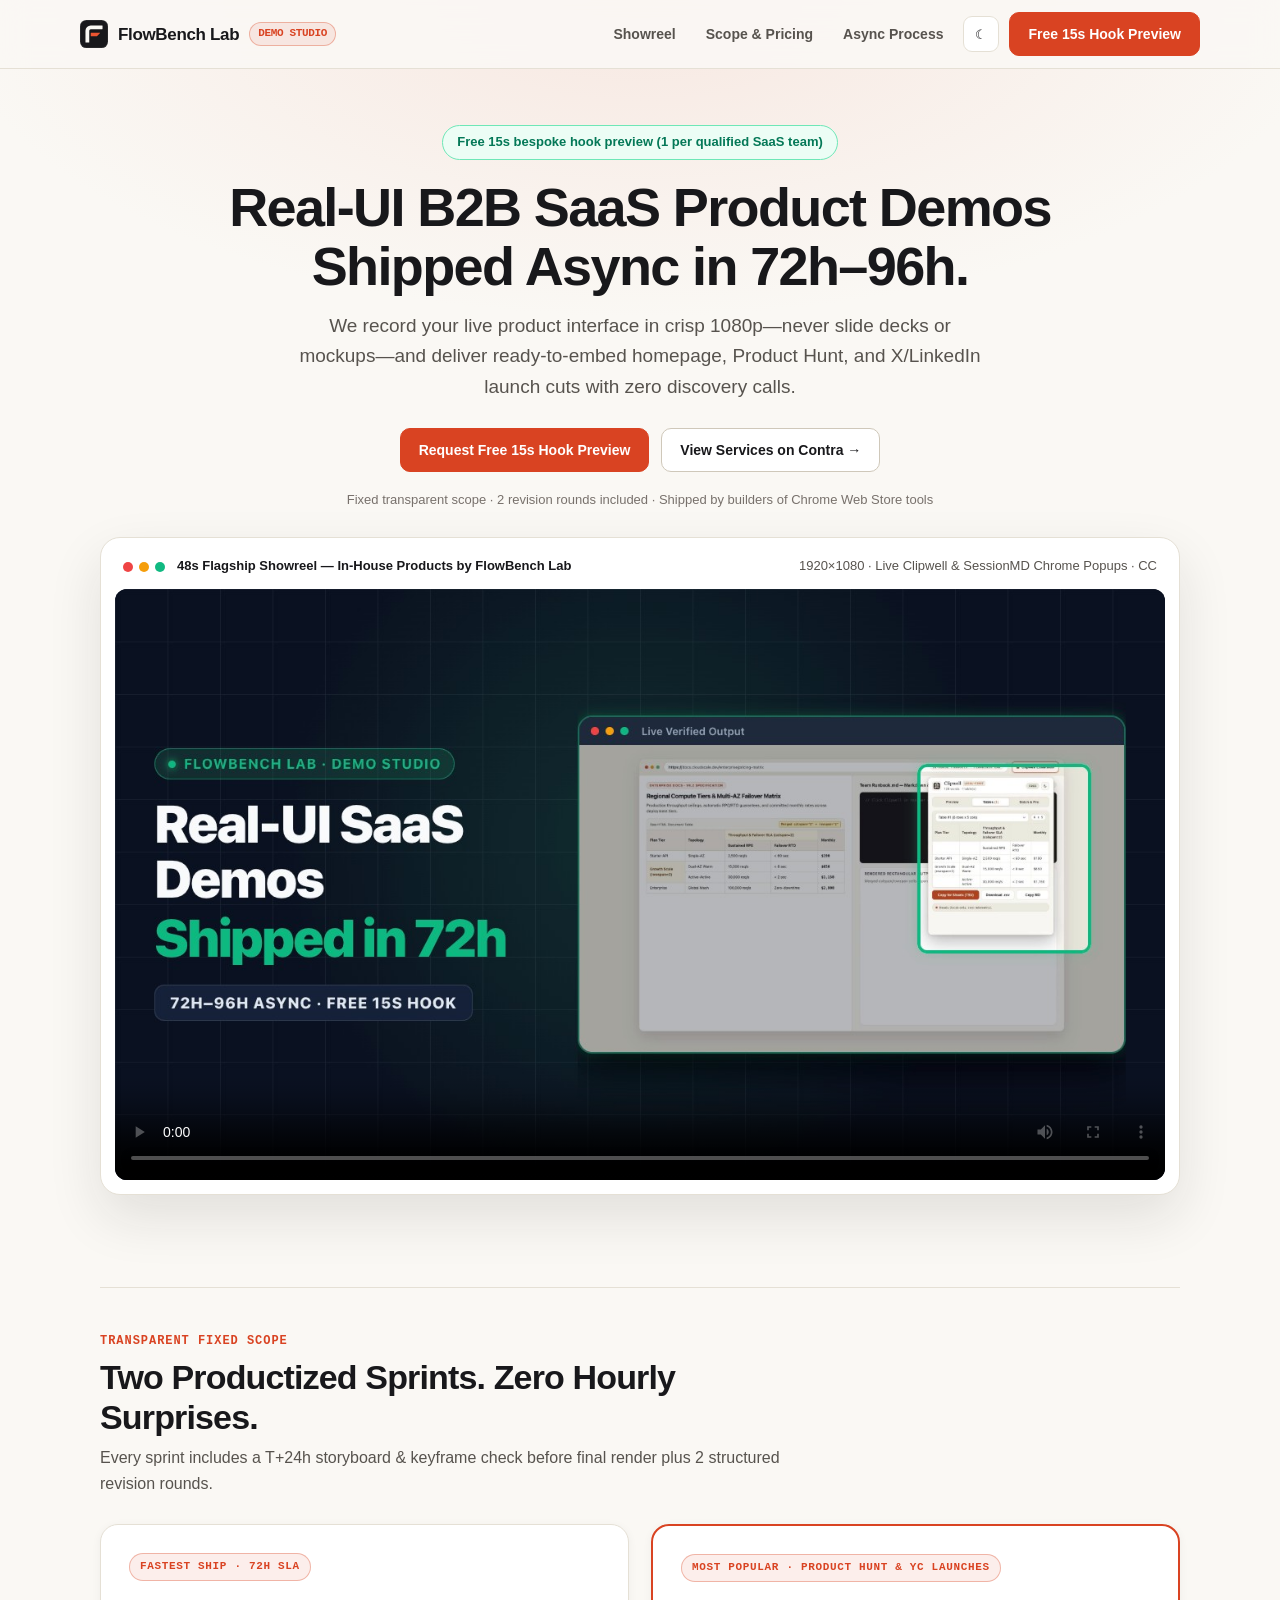
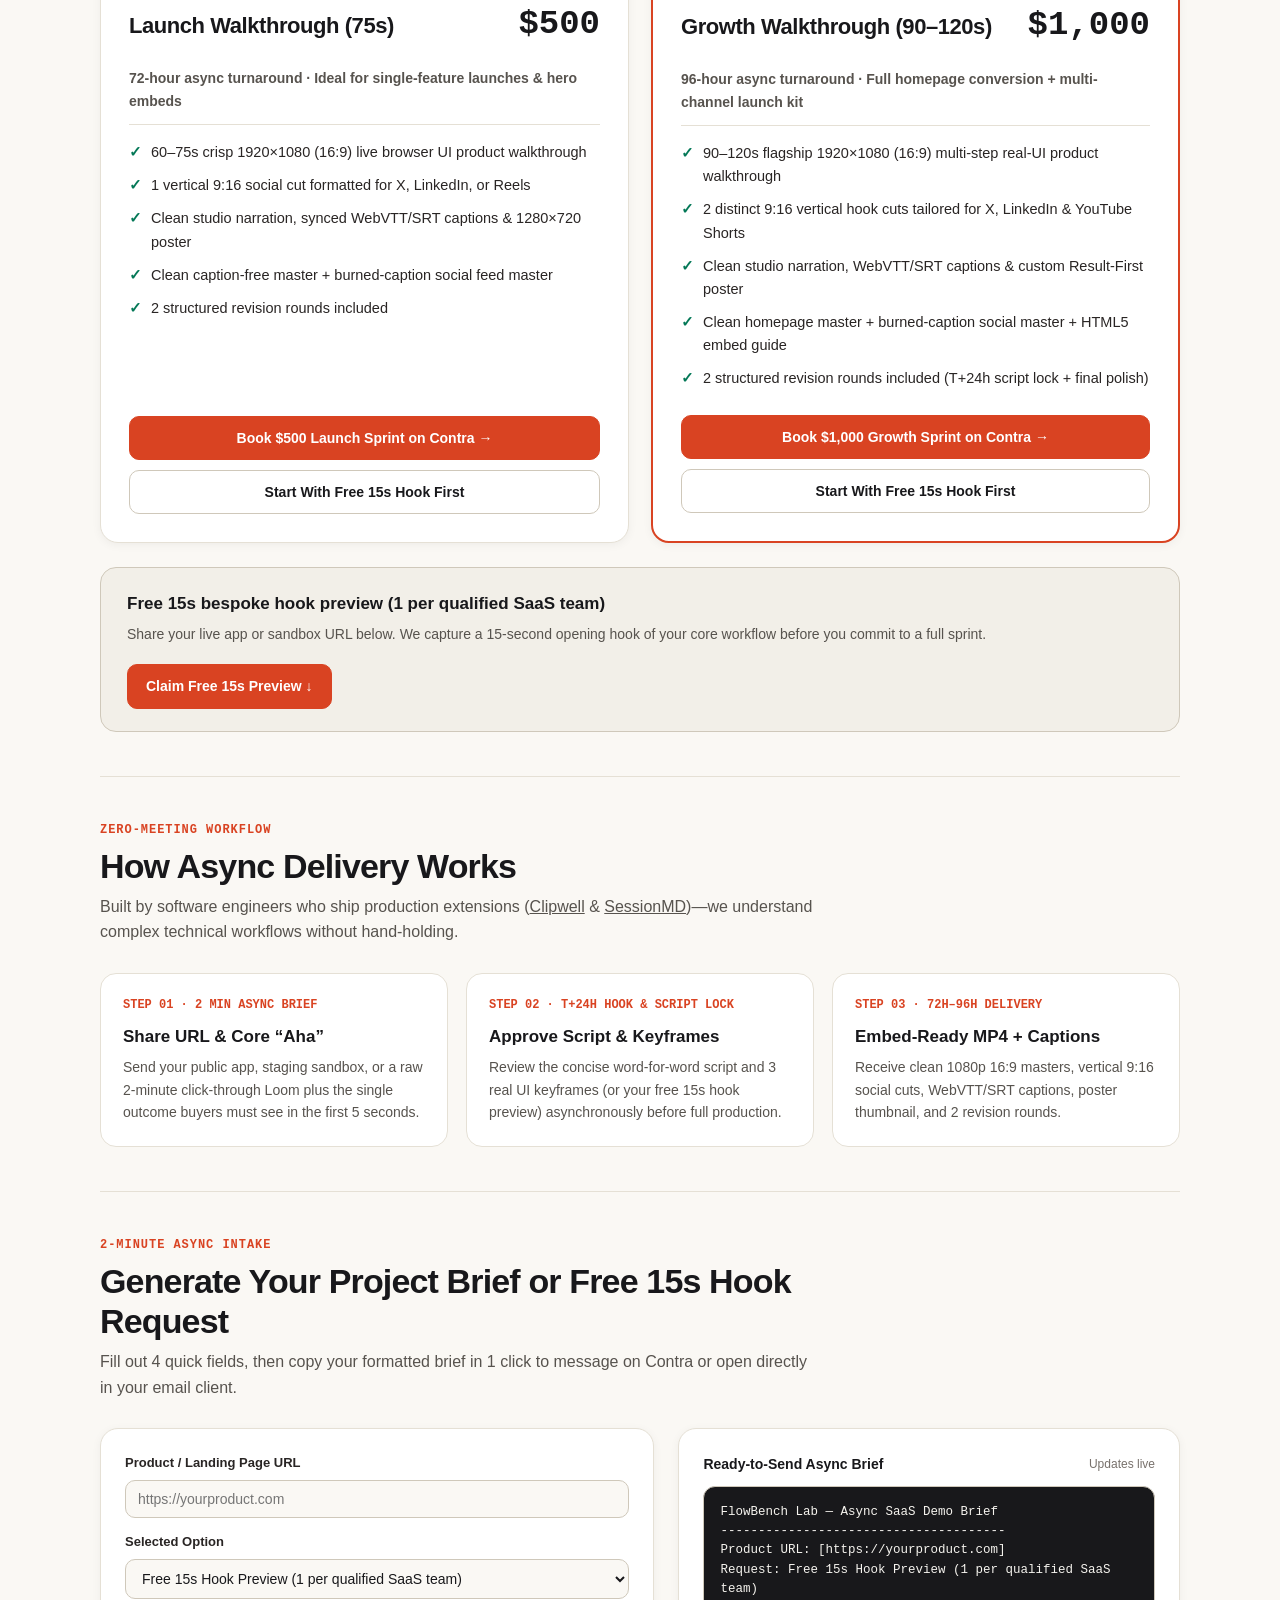
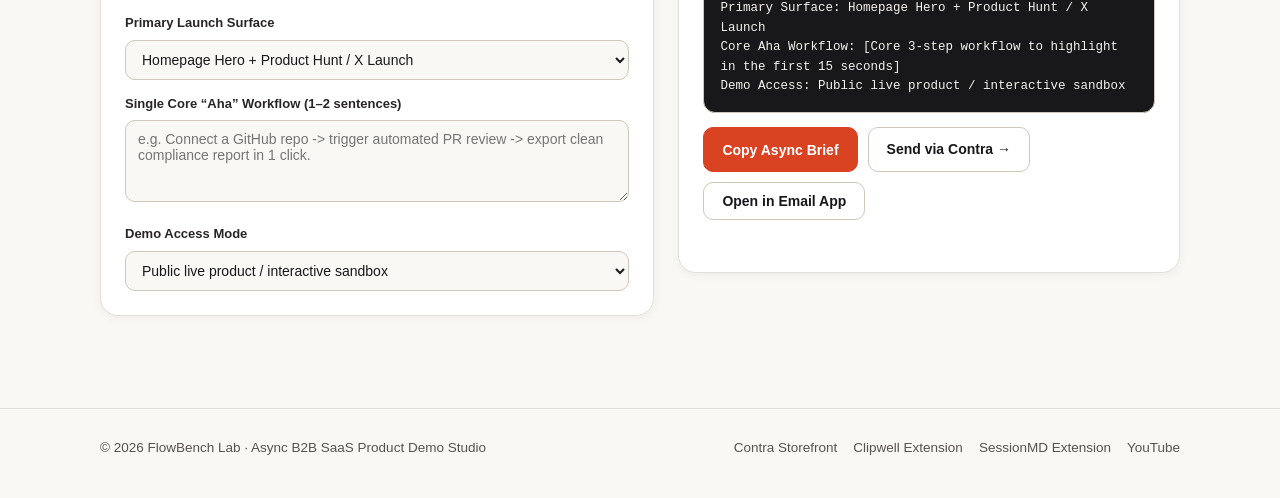
==== index.html @ 63f7d6e0 "[site] feat: publish FlowBench Lab async B2B SaaS demo studio site" ====
<!doctype html>
<html lang="en">
<head>
  <meta charset="utf-8" />
  <meta name="viewport" content="width=device-width, initial-scale=1" />
  <meta name="theme-color" content="#FAF8F4" />
  <title>FlowBench Lab — Async B2B SaaS Product Demo Studio (72h–96h)</title>
  <meta name="description" content="Crisp 1080p real-UI B2B SaaS product walkthroughs delivered asynchronously in 72h–96h with zero discovery calls. Request a free 15s bespoke hook preview." />
  <link rel="canonical" href="https://lhphong09t2.github.io/flowbench/" />
  <link rel="icon" href="./favicon.svg" type="image/svg+xml" />

  <meta property="og:type" content="website" />
  <meta property="og:site_name" content="FlowBench Lab" />
  <meta property="og:title" content="FlowBench Lab — Async B2B SaaS Product Demo Studio" />
  <meta property="og:description" content="Turn static SaaS landing pages into high-converting 1080p real-UI product walkthroughs in 72h–96h. Free 15s bespoke hook preview (1 per qualified SaaS team)." />
  <meta property="og:url" content="https://lhphong09t2.github.io/flowbench/" />
  <meta property="og:image" content="https://lhphong09t2.github.io/flowbench/poster-1280x720.jpg" />
  <meta property="og:image:width" content="1280" />
  <meta property="og:image:height" content="720" />

  <meta name="twitter:card" content="summary_large_image" />
  <meta name="twitter:title" content="FlowBench Lab — Async B2B SaaS Product Demo Studio" />
  <meta name="twitter:description" content="1080p real-UI SaaS walkthroughs shipped asynchronously in 72h–96h. Free 15s bespoke hook preview." />
  <meta name="twitter:image" content="https://lhphong09t2.github.io/flowbench/poster-1280x720.jpg" />

  <script type="application/ld+json">
  {
    "@context": "https://schema.org",
    "@type": "ProfessionalService",
    "name": "FlowBench Lab",
    "url": "https://lhphong09t2.github.io/flowbench/",
    "image": "https://lhphong09t2.github.io/flowbench/poster-1280x720.jpg",
    "description": "Async B2B SaaS product demo studio producing 1080p real-interface product walkthroughs and vertical launch cuts in 72 to 96 hours.",
    "priceRange": "$500 - $1,000",
    "sameAs": [
      "https://contra.com/phong_le_w9gsh5dm",
      "https://www.youtube.com/@FlowBenchLab",
      "https://www.facebook.com/flowbenchlab"
    ]
  }
  </script>

  <style>
    :root, [data-theme="light"] {
      color-scheme: light;
      --bg: #FAF8F4;
      --surface: #FFFFFF;
      --surface-2: #F2EFE8;
      --header-bg: rgba(250, 248, 244, 0.90);
      --border: #E5E0D5;
      --border-strong: #CFC8BA;
      --text: #18181B;
      --text-soft: #292524;
      --muted: #57534E;
      --subtle: #78716C;
      --accent: #D94322;
      --accent-hover: #BC3315;
      --accent-wash: rgba(217, 67, 34, 0.09);
      --accent-border: rgba(217, 67, 34, 0.34);
      --accent-ink: #FFFFFF;
      --ok-bg: #ECFDF5;
      --ok-ink: #047857;
      --ok-border: #6EE7B7;
      --code-bg: #18181B;
      --code-ink: #F5F3EE;
      --shadow-sm: 0 2px 10px rgba(24, 24, 27, 0.05);
      --shadow-lg: 0 22px 54px rgba(24, 24, 27, 0.11);
    }
    @media (prefers-color-scheme: dark) {
      :root:not([data-theme="light"]) {
        color-scheme: dark;
        --bg: #141413;
        --surface: #1E1D1B;
        --surface-2: #272522;
        --header-bg: rgba(20, 20, 19, 0.90);
        --border: #2E2C28;
        --border-strong: #413E38;
        --text: #F5F3EE;
        --text-soft: #E7E5E4;
        --muted: #A8A29E;
        --subtle: #78716C;
        --accent: #F05A39;
        --accent-hover: #FF785A;
        --accent-wash: rgba(240, 90, 57, 0.14);
        --accent-border: rgba(240, 90, 57, 0.42);
        --accent-ink: #141413;
        --ok-bg: rgba(16, 185, 129, 0.15);
        --ok-ink: #6EE7B7;
        --ok-border: rgba(110, 231, 183, 0.35);
        --code-bg: #0E0E0D;
        --code-ink: #F5F3EE;
        --shadow-sm: 0 2px 12px rgba(0, 0, 0, 0.36);
        --shadow-lg: 0 26px 64px rgba(0, 0, 0, 0.56);
      }
    }
    [data-theme="dark"] {
      color-scheme: dark;
      --bg: #141413;
      --surface: #1E1D1B;
      --surface-2: #272522;
      --header-bg: rgba(20, 20, 19, 0.90);
      --border: #2E2C28;
      --border-strong: #413E38;
      --text: #F5F3EE;
      --text-soft: #E7E5E4;
      --muted: #A8A29E;
      --subtle: #78716C;
      --accent: #F05A39;
      --accent-hover: #FF785A;
      --accent-wash: rgba(240, 90, 57, 0.14);
      --accent-border: rgba(240, 90, 57, 0.42);
      --accent-ink: #141413;
      --ok-bg: rgba(16, 185, 129, 0.15);
      --ok-ink: #6EE7B7;
      --ok-border: rgba(110, 231, 183, 0.35);
      --code-bg: #0E0E0D;
      --code-ink: #F5F3EE;
      --shadow-sm: 0 2px 12px rgba(0, 0, 0, 0.36);
      --shadow-lg: 0 26px 64px rgba(0, 0, 0, 0.56);
    }

    *, *::before, *::after { box-sizing: border-box; }
    html {
      scroll-behavior: smooth;
      scroll-padding-top: 84px;
      background: var(--bg);
    }
    body {
      margin: 0;
      font-family: -apple-system, BlinkMacSystemFont, "Inter", "Segoe UI", Roboto, sans-serif;
      background: radial-gradient(960px 440px at 50% 0%, var(--accent-wash), var(--bg) 72%);
      color: var(--text);
      line-height: 1.6;
      -webkit-font-smoothing: antialiased;
      overflow-x: hidden;
    }
    a { color: inherit; text-decoration: none; }

    .container {
      max-width: 1120px;
      margin: 0 auto;
      padding: 0 20px;
    }

    /* Sticky Header */
    .site-header {
      position: sticky;
      top: 0;
      z-index: 50;
      background: var(--header-bg);
      backdrop-filter: blur(14px);
      -webkit-backdrop-filter: blur(14px);
      border-bottom: 1px solid var(--border);
    }
    .header-inner {
      display: flex;
      align-items: center;
      justify-content: space-between;
      gap: 14px;
      padding: 12px 0;
      flex-wrap: wrap;
    }
    .brand {
      display: inline-flex;
      align-items: center;
      gap: 10px;
      font-weight: 800;
      font-size: 17px;
      letter-spacing: -0.02em;
    }
    .brand-pill {
      font-family: ui-monospace, SFMono-Regular, Menlo, monospace;
      font-size: 11px;
      font-weight: 700;
      padding: 2px 8px;
      border-radius: 999px;
      background: var(--accent-wash);
      color: var(--accent);
      border: 1px solid var(--accent-border);
    }
    .nav-actions {
      display: flex;
      align-items: center;
      gap: 10px;
      flex-wrap: wrap;
    }
    .nav-link {
      font-size: 14px;
      font-weight: 600;
      color: var(--muted);
      padding: 6px 10px;
      border-radius: 8px;
    }
    .nav-link:hover { color: var(--text); background: var(--surface-2); }
    .theme-btn {
      width: 36px;
      height: 36px;
      border-radius: 9px;
      border: 1px solid var(--border);
      background: var(--surface);
      color: var(--text);
      display: grid;
      place-items: center;
      cursor: pointer;
    }
    .btn {
      display: inline-flex;
      align-items: center;
      justify-content: center;
      gap: 8px;
      padding: 10px 18px;
      border-radius: 10px;
      font-size: 14px;
      font-weight: 700;
      border: 1px solid var(--border-strong);
      background: var(--surface);
      color: var(--text);
      cursor: pointer;
      transition: transform 0.14s ease, background 0.14s ease, border-color 0.14s ease;
    }
    .btn:hover { transform: translateY(-1px); border-color: var(--text); }
    .btn-primary {
      background: var(--accent);
      color: var(--accent-ink);
      border-color: var(--accent);
    }
    .btn-primary:hover {
      background: var(--accent-hover);
      border-color: var(--accent-hover);
    }

    /* Hero */
    .hero {
      padding: 56px 0 36px;
      text-align: center;
    }
    .eyebrow {
      display: inline-flex;
      align-items: center;
      gap: 8px;
      padding: 6px 14px;
      border-radius: 999px;
      background: var(--ok-bg);
      color: var(--ok-ink);
      border: 1px solid var(--ok-border);
      font-size: 13px;
      font-weight: 700;
      margin-bottom: 18px;
    }
    h1 {
      margin: 0 auto 16px;
      max-width: 860px;
      font-size: clamp(32px, 5vw, 54px);
      line-height: 1.08;
      letter-spacing: -0.03em;
      font-weight: 800;
    }
    .hero-sub {
      margin: 0 auto 26px;
      max-width: 690px;
      font-size: clamp(16px, 2.1vw, 19px);
      color: var(--muted);
    }
    .hero-ctas {
      display: flex;
      justify-content: center;
      gap: 12px;
      flex-wrap: wrap;
      margin-bottom: 18px;
    }
    .hero-trust {
      font-size: 13px;
      color: var(--subtle);
    }

    /* Native 1080p Showreel Showcase */
    .player-wrap {
      margin: 26px auto 56px;
      background: var(--surface);
      border: 1px solid var(--border);
      border-radius: 20px;
      padding: 14px;
      box-shadow: var(--shadow-lg);
    }
    .player-bar {
      display: flex;
      align-items: center;
      justify-content: space-between;
      gap: 10px;
      padding: 4px 8px 12px;
      font-size: 13px;
      color: var(--muted);
      flex-wrap: wrap;
    }
    .player-dots {
      display: inline-flex;
      align-items: center;
      gap: 6px;
    }
    .player-dots i {
      width: 10px;
      height: 10px;
      border-radius: 50%;
      display: inline-block;
    }
    .video-frame {
      width: 100%;
      aspect-ratio: 16 / 9;
      background: #0B1120;
      border-radius: 12px;
      overflow: hidden;
      display: block;
    }
    video.video-frame {
      width: 100%;
      height: auto;
      display: block;
    }

    /* Sections */
    .section {
      padding: 44px 0;
      border-top: 1px solid var(--border);
    }
    .section-head {
      max-width: 720px;
      margin-bottom: 28px;
    }
    .section-kicker {
      font-family: ui-monospace, SFMono-Regular, Menlo, monospace;
      font-size: 12px;
      font-weight: 700;
      text-transform: uppercase;
      letter-spacing: 0.08em;
      color: var(--accent);
      margin-bottom: 6px;
    }
    .section-head h2 {
      margin: 0 0 8px;
      font-size: clamp(24px, 3.4vw, 34px);
      letter-spacing: -0.025em;
      line-height: 1.18;
    }
    .section-head p {
      margin: 0;
      color: var(--muted);
      font-size: 16px;
    }

    /* Scope Cards */
    .pricing-grid {
      display: grid;
      grid-template-columns: repeat(2, minmax(0, 1fr));
      gap: 22px;
    }
    .price-card {
      background: var(--surface);
      border: 1px solid var(--border);
      border-radius: 18px;
      padding: 28px;
      box-shadow: var(--shadow-sm);
      display: flex;
      flex-direction: column;
      gap: 16px;
      position: relative;
    }
    .price-card.featured {
      border: 2px solid var(--accent);
    }
    .popular-tag {
      align-self: flex-start;
      font-family: ui-monospace, SFMono-Regular, Menlo, monospace;
      font-size: 11px;
      font-weight: 800;
      letter-spacing: 0.06em;
      text-transform: uppercase;
      padding: 4px 10px;
      border-radius: 999px;
      background: var(--accent-wash);
      color: var(--accent);
      border: 1px solid var(--accent-border);
    }
    .tier-head {
      display: flex;
      align-items: baseline;
      justify-content: space-between;
      gap: 12px;
      flex-wrap: wrap;
    }
    .tier-head h3 {
      margin: 0;
      font-size: 22px;
      letter-spacing: -0.02em;
    }
    .price-num {
      font-family: ui-monospace, SFMono-Regular, Menlo, monospace;
      font-size: 34px;
      font-weight: 800;
      color: var(--text);
    }
    .sla-line {
      font-size: 14px;
      font-weight: 600;
      color: var(--muted);
      padding-bottom: 12px;
      border-bottom: 1px solid var(--border);
    }
    .spec-list {
      list-style: none;
      margin: 0;
      padding: 0;
      display: flex;
      flex-direction: column;
      gap: 10px;
      font-size: 14.5px;
      color: var(--text-soft);
      flex: 1;
    }
    .spec-list li {
      display: flex;
      align-items: flex-start;
      gap: 9px;
    }
    .spec-list li::before {
      content: "✓";
      font-weight: 800;
      color: var(--ok-ink);
      flex-shrink: 0;
    }
    .card-actions {
      display: flex;
      flex-direction: column;
      gap: 10px;
      margin-top: 8px;
    }

    /* Free 15s Hook Banner */
    .hook-banner {
      margin-top: 24px;
      background: var(--surface-2);
      border: 1px solid var(--border-strong);
      border-radius: 16px;
      padding: 22px 26px;
      display: flex;
      align-items: center;
      justify-content: space-between;
      gap: 18px;
      flex-wrap: wrap;
    }
    .hook-banner strong {
      display: block;
      font-size: 17px;
      margin-bottom: 3px;
    }
    .hook-banner span {
      font-size: 14px;
      color: var(--muted);
    }

    /* Process + In-House Products */
    .steps-grid {
      display: grid;
      grid-template-columns: repeat(3, minmax(0, 1fr));
      gap: 18px;
    }
    .step-card {
      background: var(--surface);
      border: 1px solid var(--border);
      border-radius: 16px;
      padding: 22px;
    }
    .step-num {
      font-family: ui-monospace, SFMono-Regular, Menlo, monospace;
      font-size: 12px;
      font-weight: 800;
      color: var(--accent);
      margin-bottom: 8px;
    }
    .step-card h3 {
      margin: 0 0 6px;
      font-size: 17px;
    }
    .step-card p {
      margin: 0;
      font-size: 14px;
      color: var(--muted);
    }

    /* Async Intake Builder */
    .intake-grid {
      display: grid;
      grid-template-columns: 1.05fr 0.95fr;
      gap: 24px;
      align-items: start;
    }
    .form-card, .preview-card {
      background: var(--surface);
      border: 1px solid var(--border);
      border-radius: 18px;
      padding: 24px;
      box-shadow: var(--shadow-sm);
    }
    .field {
      margin-bottom: 14px;
    }
    .field label {
      display: block;
      font-size: 13px;
      font-weight: 700;
      margin-bottom: 6px;
      color: var(--text-soft);
    }
    .field input, .field select, .field textarea {
      width: 100%;
      padding: 10px 12px;
      border-radius: 10px;
      border: 1px solid var(--border-strong);
      background: var(--bg);
      color: var(--text);
      font-family: inherit;
      font-size: 14px;
    }
    .field textarea {
      min-height: 82px;
      resize: vertical;
    }
    .brief-pre {
      background: var(--code-bg);
      color: var(--code-ink);
      border-radius: 12px;
      padding: 16px;
      font-family: ui-monospace, SFMono-Regular, Menlo, monospace;
      font-size: 12.5px;
      line-height: 1.55;
      white-space: pre-wrap;
      word-break: break-word;
      margin: 0 0 14px;
      border: 1px solid var(--border-strong);
    }
    .intake-btns {
      display: flex;
      gap: 10px;
      flex-wrap: wrap;
    }
    .copy-feedback {
      font-size: 13px;
      font-weight: 600;
      color: var(--ok-ink);
      min-height: 20px;
      margin-top: 8px;
    }

    .site-footer {
      margin-top: 48px;
      border-top: 1px solid var(--border);
      padding: 28px 0 40px;
      font-size: 13.5px;
      color: var(--muted);
    }
    .footer-inner {
      display: flex;
      align-items: center;
      justify-content: space-between;
      gap: 16px;
      flex-wrap: wrap;
    }
    .footer-links {
      display: flex;
      gap: 16px;
      flex-wrap: wrap;
    }
    .footer-links a:hover { color: var(--text); text-decoration: underline; }

    @media (max-width: 860px) {
      .pricing-grid, .steps-grid, .intake-grid {
        grid-template-columns: 1fr;
      }
      .nav-hide-sm { display: none; }
    }
  </style>
</head>
<body>
  <header class="site-header">
    <div class="container header-inner">
      <a href="#" class="brand">
        <svg viewBox="0 0 256 256" width="28" height="28" fill="none" aria-hidden="true">
          <rect width="256" height="256" rx="58" fill="#18181B"/>
          <rect x="2" y="2" width="252" height="252" rx="56" stroke="#FAF8F4" stroke-opacity="0.24" stroke-width="4"/>
          <g transform="translate(128 128) scale(0.25) translate(-524 -512)">
            <path d="M 212 392 A 194 194 0 0 1 406 198 L 824 198 Q 836 198 836 210 L 836 324 Q 836 336 824 336 L 406 336 A 56 56 0 0 0 350 392 L 350 814 Q 350 826 338 826 L 224 826 Q 212 826 212 814 Z" fill="#FAF8F4"/>
            <path d="M 406 478 Q 406 468 416 468 L 744 468 Q 757 468 748 477 L 632 593 Q 629 596 621 596 L 416 596 Q 406 596 406 586 Z" fill="#EC5531"/>
          </g>
        </svg>
        <span>FlowBench Lab</span>
        <span class="brand-pill">DEMO STUDIO</span>
      </a>
      <nav class="nav-actions" aria-label="Primary navigation">
        <a class="nav-link nav-hide-sm" href="#showreel">Showreel</a>
        <a class="nav-link nav-hide-sm" href="#pricing">Scope &amp; Pricing</a>
        <a class="nav-link nav-hide-sm" href="#process">Async Process</a>
        <button id="theme-toggle" class="theme-btn" type="button" aria-label="Toggle Daylight / Studio Dark theme" title="Switch Daylight / Dark">
          <span id="theme-glyph" aria-hidden="true">&#9788;</span>
        </button>
        <a class="btn btn-primary" href="#brief">Free 15s Hook Preview</a>
      </nav>
    </div>
  </header>

  <main class="container">
    <section class="hero">
      <div class="eyebrow">Free 15s bespoke hook preview (1 per qualified SaaS team)</div>
      <h1>Real-UI B2B SaaS Product Demos Shipped Async in 72h&ndash;96h.</h1>
      <p class="hero-sub">
        We record your live product interface in crisp 1080p&mdash;never slide decks or mockups&mdash;and deliver ready-to-embed homepage, Product Hunt, and X/LinkedIn launch cuts with zero discovery calls.
      </p>
      <div class="hero-ctas">
        <a class="btn btn-primary" href="#brief" data-select-tier="Free 15s Hook Preview">Request Free 15s Hook Preview</a>
        <a class="btn" href="https://contra.com/phong_le_w9gsh5dm" target="_blank" rel="noopener noreferrer">View Services on Contra &rarr;</a>
      </div>
      <div class="hero-trust">Fixed transparent scope &middot; 2 revision rounds included &middot; Shipped by builders of Chrome Web Store tools</div>

      <div id="showreel" class="player-wrap">
        <div class="player-bar">
          <span class="player-dots">
            <i style="background:#EF4444"></i>
            <i style="background:#F59E0B"></i>
            <i style="background:#10B981"></i>
            <strong style="margin-left:6px;color:var(--text);">48s Flagship Showreel &mdash; In-House Products by FlowBench Lab</strong>
          </span>
          <span>1920&times;1080 &middot; Live Clipwell &amp; SessionMD Chrome Popups &middot; CC</span>
        </div>
        <video
          id="showreel-player"
          class="video-frame"
          controls
          playsinline
          preload="metadata"
          poster="./poster-1280x720.jpg"
        >
          <source src="./showreel-1080p.mp4" type="video/mp4" />
          <track kind="captions" src="./captions-en.vtt" srclang="en" label="English" default />
          Your browser does not support HTML5 video.
        </video>
      </div>
    </section>

    <section id="pricing" class="section">
      <div class="section-head">
        <div class="section-kicker">Transparent Fixed Scope</div>
        <h2>Two Productized Sprints. Zero Hourly Surprises.</h2>
        <p>Every sprint includes a T+24h storyboard &amp; keyframe check before final render plus 2 structured revision rounds.</p>
      </div>

      <div class="pricing-grid">
        <article class="price-card">
          <span class="popular-tag">Fastest Ship &middot; 72h SLA</span>
          <div class="tier-head">
            <h3>Launch Walkthrough (75s)</h3>
            <span class="price-num">$500</span>
          </div>
          <div class="sla-line">72-hour async turnaround &middot; Ideal for single-feature launches &amp; hero embeds</div>
          <ul class="spec-list">
            <li>60&ndash;75s crisp 1920&times;1080 (16:9) live browser UI product walkthrough</li>
            <li>1 vertical 9:16 social cut formatted for X, LinkedIn, or Reels</li>
            <li>Clean studio narration, synced WebVTT/SRT captions &amp; 1280&times;720 poster</li>
            <li>Clean caption-free master + burned-caption social feed master</li>
            <li>2 structured revision rounds included</li>
          </ul>
          <div class="card-actions">
            <a class="btn btn-primary" href="https://contra.com/s/kLobPXLF-75s-saa-s-launch-walkthrough-916-social-cut-72h-async" target="_blank" rel="noopener noreferrer">Book $500 Launch Sprint on Contra &rarr;</a>
            <a class="btn" href="#brief" data-select-tier="$500 Launch Walkthrough (75s · 72h)">Start With Free 15s Hook First</a>
          </div>
        </article>

        <article class="price-card featured">
          <span class="popular-tag">Most Popular &middot; Product Hunt &amp; YC Launches</span>
          <div class="tier-head">
            <h3>Growth Walkthrough (90&ndash;120s)</h3>
            <span class="price-num">$1,000</span>
          </div>
          <div class="sla-line">96-hour async turnaround &middot; Full homepage conversion + multi-channel launch kit</div>
          <ul class="spec-list">
            <li>90&ndash;120s flagship 1920&times;1080 (16:9) multi-step real-UI product walkthrough</li>
            <li>2 distinct 9:16 vertical hook cuts tailored for X, LinkedIn &amp; YouTube Shorts</li>
            <li>Clean studio narration, WebVTT/SRT captions &amp; custom Result-First poster</li>
            <li>Clean homepage master + burned-caption social master + HTML5 embed guide</li>
            <li>2 structured revision rounds included (T+24h script lock + final polish)</li>
          </ul>
          <div class="card-actions">
            <a class="btn btn-primary" href="https://contra.com/s/LQA3AkQE-90-120s-growth-saa-s-demo-2-social-cuts-96h-async" target="_blank" rel="noopener noreferrer">Book $1,000 Growth Sprint on Contra &rarr;</a>
            <a class="btn" href="#brief" data-select-tier="$1,000 Growth Walkthrough (90–120s · 96h)">Start With Free 15s Hook First</a>
          </div>
        </article>
      </div>

      <div class="hook-banner">
        <div>
          <strong>Free 15s bespoke hook preview (1 per qualified SaaS team)</strong>
          <span>Share your live app or sandbox URL below. We capture a 15-second opening hook of your core workflow before you commit to a full sprint.</span>
        </div>
        <a class="btn btn-primary" href="#brief" data-select-tier="Free 15s Hook Preview">Claim Free 15s Preview &darr;</a>
      </div>
    </section>

    <section id="process" class="section">
      <div class="section-head">
        <div class="section-kicker">Zero-Meeting Workflow</div>
        <h2>How Async Delivery Works</h2>
        <p>Built by software engineers who ship production extensions (<a href="https://lhphong09t2.github.io/clipwell/" target="_blank" rel="noopener" style="text-decoration:underline">Clipwell</a> &amp; <a href="https://lhphong09t2.github.io/sessionmd/" target="_blank" rel="noopener" style="text-decoration:underline">SessionMD</a>)&mdash;we understand complex technical workflows without hand-holding.</p>
      </div>
      <div class="steps-grid">
        <div class="step-card">
          <div class="step-num">STEP 01 &middot; 2 MIN ASYNC BRIEF</div>
          <h3>Share URL &amp; Core &ldquo;Aha&rdquo;</h3>
          <p>Send your public app, staging sandbox, or a raw 2-minute click-through Loom plus the single outcome buyers must see in the first 5 seconds.</p>
        </div>
        <div class="step-card">
          <div class="step-num">STEP 02 &middot; T+24H HOOK &amp; SCRIPT LOCK</div>
          <h3>Approve Script &amp; Keyframes</h3>
          <p>Review the concise word-for-word script and 3 real UI keyframes (or your free 15s hook preview) asynchronously before full production.</p>
        </div>
        <div class="step-card">
          <div class="step-num">STEP 03 &middot; 72H&ndash;96H DELIVERY</div>
          <h3>Embed-Ready MP4 + Captions</h3>
          <p>Receive clean 1080p 16:9 masters, vertical 9:16 social cuts, WebVTT/SRT captions, poster thumbnail, and 2 revision rounds.</p>
        </div>
      </div>
    </section>

    <section id="brief" class="section">
      <div class="section-head">
        <div class="section-kicker">2-Minute Async Intake</div>
        <h2>Generate Your Project Brief or Free 15s Hook Request</h2>
        <p>Fill out 4 quick fields, then copy your formatted brief in 1 click to message on Contra or open directly in your email client.</p>
      </div>

      <div class="intake-grid">
        <form id="brief-form" class="form-card" onsubmit="return false;">
          <div class="field">
            <label for="f-url">Product / Landing Page URL</label>
            <input id="f-url" type="url" placeholder="https://yourproduct.com" value="" />
          </div>
          <div class="field">
            <label for="f-tier">Selected Option</label>
            <select id="f-tier">
              <option value="Free 15s Hook Preview (1 per qualified SaaS team)">Free 15s Hook Preview (1 per qualified SaaS team)</option>
              <option value="$500 Launch Walkthrough (75s · 72h · 2 revisions)">$500 Launch Walkthrough (75s &middot; 72h &middot; 2 revisions)</option>
              <option value="$1,000 Growth Walkthrough (90–120s · 96h · 2 revisions)">$1,000 Growth Walkthrough (90&ndash;120s &middot; 96h &middot; 2 revisions)</option>
            </select>
          </div>
          <div class="field">
            <label for="f-placement">Primary Launch Surface</label>
            <select id="f-placement">
              <option value="Homepage Hero + Product Hunt / X Launch">Homepage Hero + Product Hunt / X Launch</option>
              <option value="Homepage Above-the-Fold Walkthrough">Homepage Above-the-Fold Walkthrough</option>
              <option value="Docs, Changelog & Customer Onboarding">Docs, Changelog &amp; Customer Onboarding</option>
            </select>
          </div>
          <div class="field">
            <label for="f-aha">Single Core &ldquo;Aha&rdquo; Workflow (1&ndash;2 sentences)</label>
            <textarea id="f-aha" placeholder="e.g. Connect a GitHub repo -> trigger automated PR review -> export clean compliance report in 1 click."></textarea>
          </div>
          <div class="field" style="margin-bottom:0">
            <label for="f-access">Demo Access Mode</label>
            <select id="f-access">
              <option value="Public live product / interactive sandbox">Public live product / interactive sandbox</option>
              <option value="Read-only staging account (shared after confirmation)">Read-only staging account (shared after confirmation)</option>
              <option value="2-minute raw founder Loom + live UI">2-minute raw founder Loom + live UI</option>
            </select>
          </div>
        </form>

        <div class="preview-card">
          <div style="display:flex;justify-content:space-between;align-items:center;margin-bottom:10px;">
            <strong style="font-size:14px;">Ready-to-Send Async Brief</strong>
            <span style="font-size:12px;color:var(--subtle);">Updates live</span>
          </div>
          <pre id="brief-output" class="brief-pre"></pre>
          <div class="intake-btns">
            <button id="btn-copy-brief" class="btn btn-primary" type="button">Copy Async Brief</button>
            <a class="btn" href="https://contra.com/phong_le_w9gsh5dm" target="_blank" rel="noopener noreferrer">Send via Contra &rarr;</a>
            <button id="btn-mailto-brief" class="btn" type="button">Open in Email App</button>
          </div>
          <div id="copy-feedback" class="copy-feedback" role="status" aria-live="polite"></div>
        </div>
      </div>
    </section>
  </main>

  <footer class="site-footer">
    <div class="container footer-inner">
      <div>&copy; 2026 FlowBench Lab &middot; Async B2B SaaS Product Demo Studio</div>
      <div class="footer-links">
        <a href="https://contra.com/phong_le_w9gsh5dm" target="_blank" rel="noopener noreferrer">Contra Storefront</a>
        <a href="https://lhphong09t2.github.io/clipwell/" target="_blank" rel="noopener noreferrer">Clipwell Extension</a>
        <a href="https://lhphong09t2.github.io/sessionmd/" target="_blank" rel="noopener noreferrer">SessionMD Extension</a>
        <a href="https://www.youtube.com/@FlowBenchLab" target="_blank" rel="noopener noreferrer">YouTube</a>
      </div>
    </div>
  </footer>

  <script>
    (function () {
      const STORAGE_KEY = "flowbench_studio_theme";
      const docEl = document.documentElement;
      const themeBtn = document.getElementById("theme-toggle");
      const glyph = document.getElementById("theme-glyph");

      function isDarkEffective() {
        const attr = docEl.getAttribute("data-theme");
        if (attr === "dark") return true;
        if (attr === "light") return false;
        return Boolean(window.matchMedia && window.matchMedia("(prefers-color-scheme: dark)").matches);
      }
      function setTheme(mode) {
        docEl.setAttribute("data-theme", mode);
        try { localStorage.setItem(STORAGE_KEY, mode); } catch (_) {}
        if (glyph) glyph.textContent = mode === "dark" ? "☀" : "☾";
      }
      try {
        const saved = localStorage.getItem(STORAGE_KEY);
        if (saved === "dark" || saved === "light") setTheme(saved);
        else if (glyph) glyph.textContent = isDarkEffective() ? "☀" : "☾";
      } catch (_) {}

      themeBtn?.addEventListener("click", () => {
        setTheme(isDarkEffective() ? "light" : "dark");
      });

      const urlEl = document.getElementById("f-url");
      const tierEl = document.getElementById("f-tier");
      const placeEl = document.getElementById("f-placement");
      const ahaEl = document.getElementById("f-aha");
      const accessEl = document.getElementById("f-access");
      const outEl = document.getElementById("brief-output");
      const feedbackEl = document.getElementById("copy-feedback");

      function buildBriefText() {
        const url = (urlEl.value || "").trim() || "[https://yourproduct.com]";
        const tier = tierEl.value;
        const place = placeEl.value;
        const aha = (ahaEl.value || "").trim() || "[Core 3-step workflow to highlight in the first 15 seconds]";
        const access = accessEl.value;
        return [
          "FlowBench Lab — Async SaaS Demo Brief",
          "--------------------------------------",
          "Product URL: " + url,
          "Request: " + tier,
          "Primary Surface: " + place,
          "Core Aha Workflow: " + aha,
          "Demo Access: " + access
        ].join("\n");
      }

      function refreshBrief() {
        outEl.textContent = buildBriefText();
      }
      [urlEl, tierEl, placeEl, ahaEl, accessEl].forEach((el) => {
        el?.addEventListener("input", refreshBrief);
        el?.addEventListener("change", refreshBrief);
      });
      refreshBrief();

      document.querySelectorAll("[data-select-tier]").forEach((link) => {
        link.addEventListener("click", () => {
          const hint = link.getAttribute("data-select-tier") || "";
          for (const opt of tierEl.options) {
            if (opt.value.includes(hint.slice(0, 12))) {
              tierEl.value = opt.value;
              refreshBrief();
              break;
            }
          }
        });
      });

      document.getElementById("btn-copy-brief")?.addEventListener("click", async () => {
        const text = buildBriefText();
        let ok = false;
        try {
          await navigator.clipboard.writeText(text);
          ok = true;
        } catch (_) {
          const ta = document.createElement("textarea");
          ta.value = text;
          document.body.appendChild(ta);
          ta.select();
          ok = Boolean(document.execCommand("copy"));
          ta.remove();
        }
        feedbackEl.textContent = ok
          ? "✓ Copied brief to clipboard — paste directly on Contra or in your email."
          : "Select the brief text above and press Cmd/Ctrl+C.";
      });

      document.getElementById("btn-mailto-brief")?.addEventListener("click", () => {
        const subject = encodeURIComponent("FlowBench Lab — " + tierEl.value.split("(")[0].trim());
        const body = encodeURIComponent(buildBriefText());
        const dest = ["lhphong09t2", "gmail.com"].join("@");
        window.location.href = "mailto:" + dest + "?subject=" + subject + "&body=" + body;
      });
    })();
  </script>
</body>
</html>
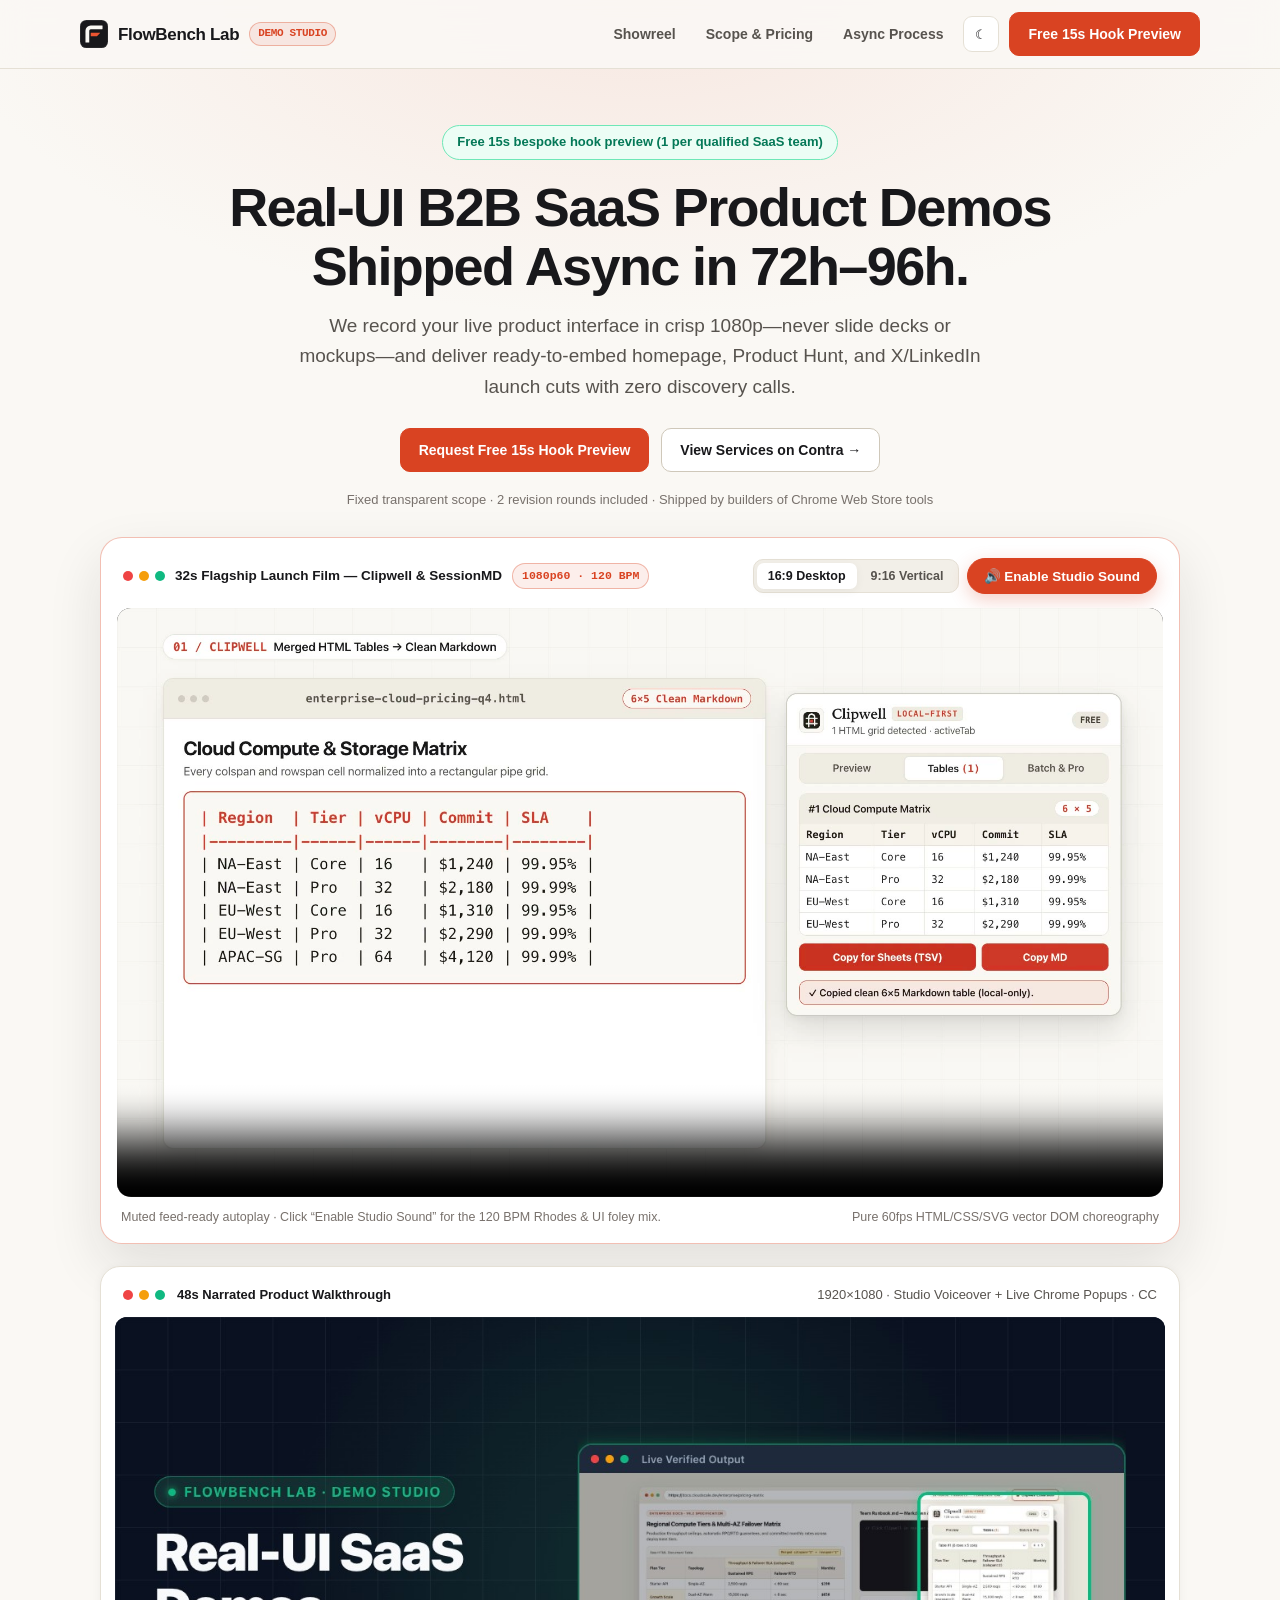
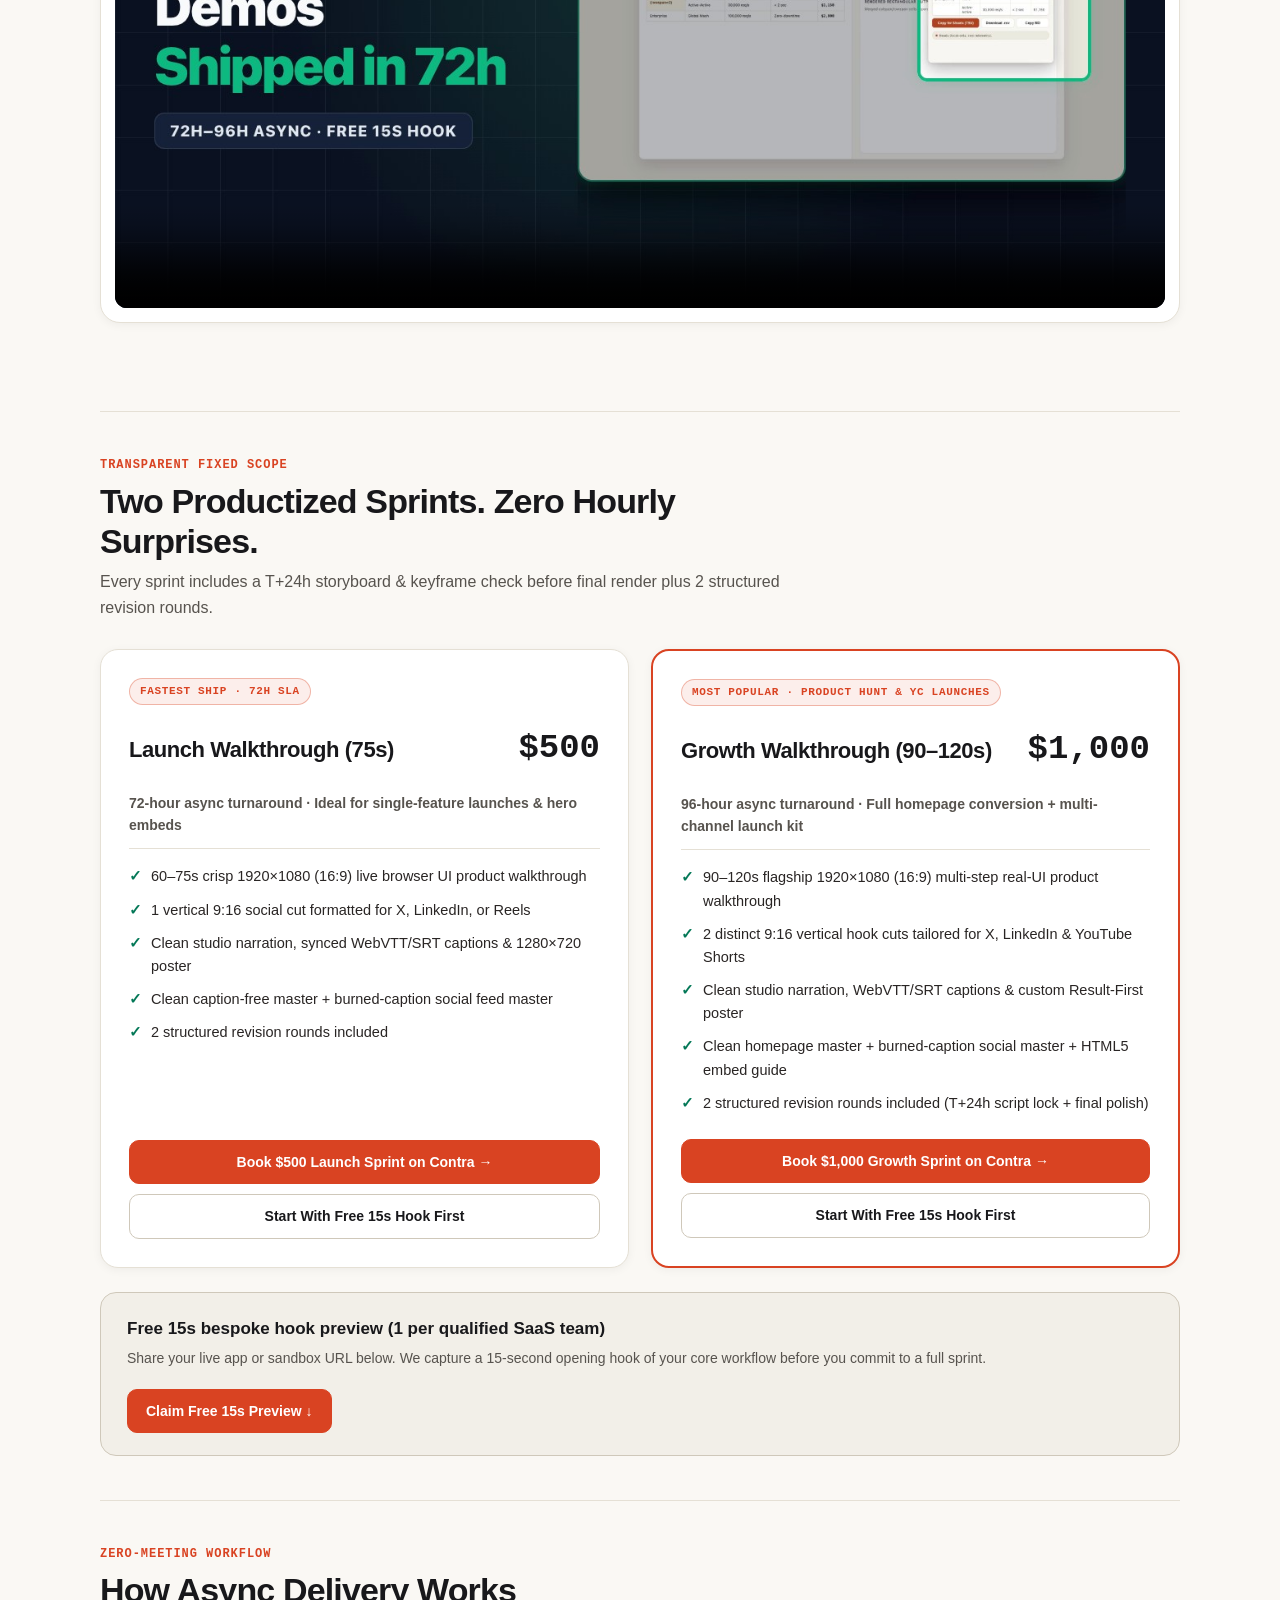
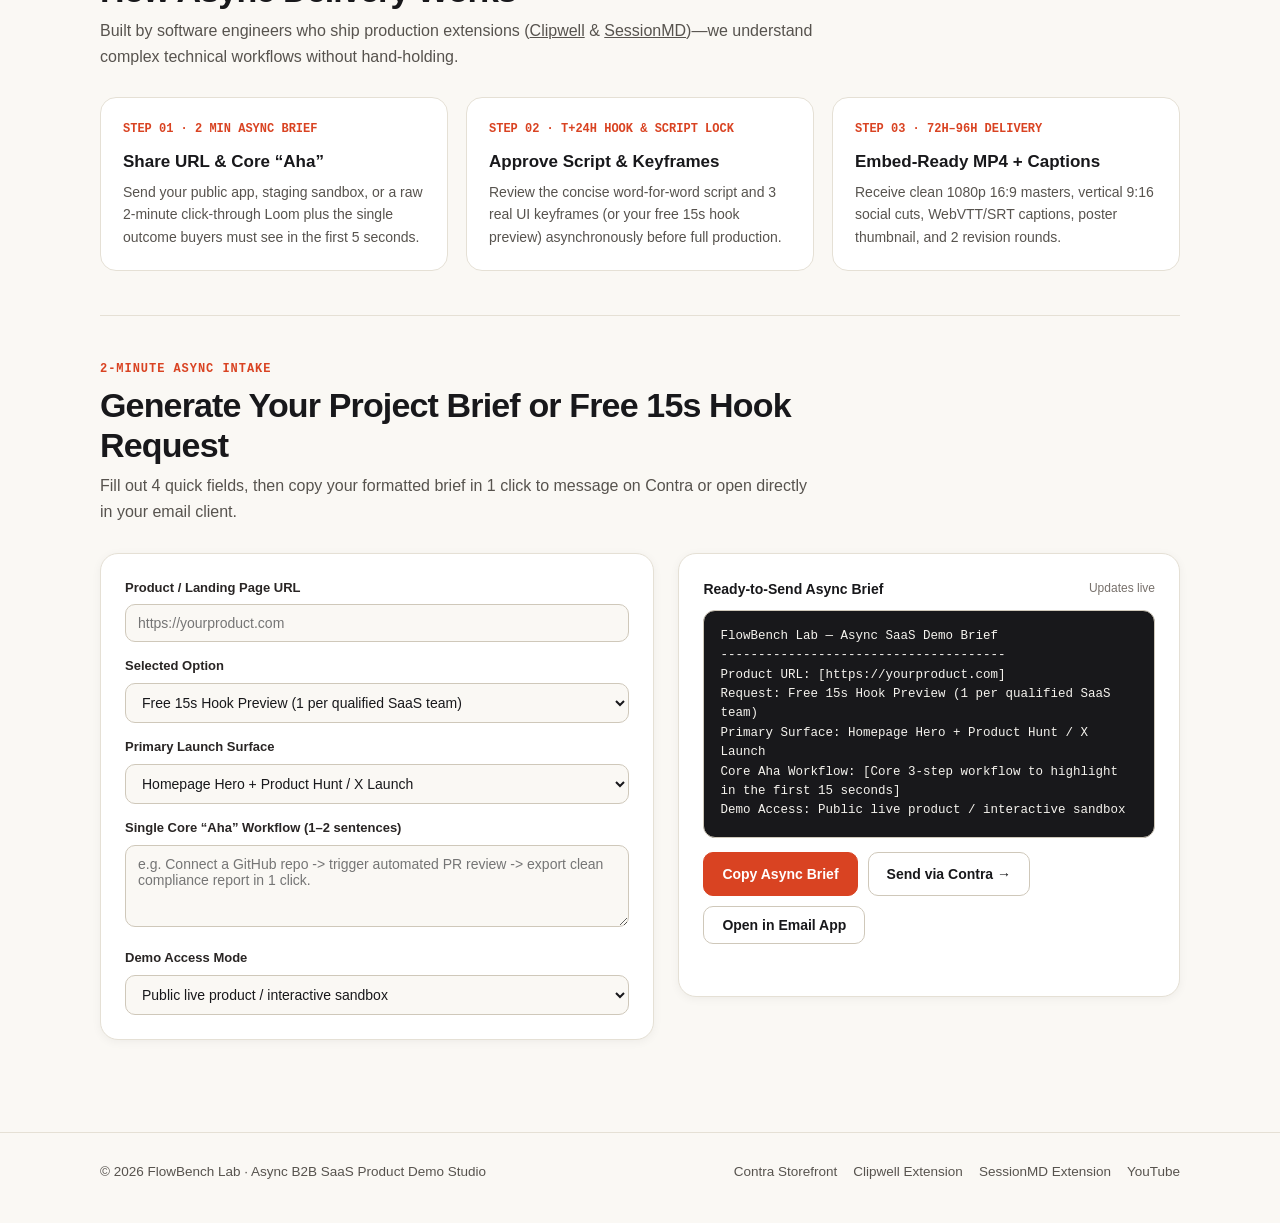
==== commit bb280176: "[site] feat: upgrade hero with 60fps flagship film, sound & 9:16 toggles" ====
--- a/index.html
+++ b/index.html
@@ -570,6 +570,144 @@
       flex-wrap: wrap;
     }
     .footer-links a:hover { color: var(--text); text-decoration: underline; }
+
+
+    /* Upgraded Dual-Player Flagship + Narrated Walkthrough Showcase */
+    .flagship-shell {
+      margin: 26px auto 22px;
+      background: var(--surface);
+      border: 1.5px solid var(--accent-border);
+      border-radius: 22px;
+      padding: 16px;
+      box-shadow: var(--shadow-lg);
+      text-align: left;
+    }
+    .flagship-controls-row {
+      display: flex;
+      align-items: center;
+      justify-content: space-between;
+      gap: 12px;
+      padding: 4px 6px 14px;
+      flex-wrap: wrap;
+    }
+    .flagship-title-group {
+      display: flex;
+      align-items: center;
+      gap: 10px;
+      flex-wrap: wrap;
+      font-size: 13.5px;
+      color: var(--muted);
+    }
+    .fps-badge {
+      font-family: ui-monospace, SFMono-Regular, Menlo, monospace;
+      font-size: 11.5px;
+      font-weight: 800;
+      padding: 3px 9px;
+      border-radius: 999px;
+      background: var(--accent-wash);
+      color: var(--accent);
+      border: 1px solid var(--accent-border);
+    }
+    .player-toggles {
+      display: flex;
+      align-items: center;
+      gap: 8px;
+      flex-wrap: wrap;
+    }
+    .sound-toggle-btn {
+      display: inline-flex;
+      align-items: center;
+      gap: 8px;
+      padding: 9px 16px;
+      border-radius: 999px;
+      font-size: 13.5px;
+      font-weight: 800;
+      border: 1.5px solid var(--accent);
+      background: var(--accent);
+      color: var(--accent-ink);
+      cursor: pointer;
+      box-shadow: 0 6px 18px rgba(217, 67, 34, 0.25);
+      transition: transform 0.14s ease, background 0.14s ease;
+    }
+    .sound-toggle-btn:hover {
+      transform: translateY(-1px);
+      background: var(--accent-hover);
+    }
+    .sound-toggle-btn.unmuted {
+      background: var(--ok-bg);
+      color: var(--ok-ink);
+      border-color: var(--ok-border);
+      box-shadow: none;
+    }
+    .aspect-group {
+      display: inline-flex;
+      padding: 3px;
+      border-radius: 10px;
+      background: var(--surface-2);
+      border: 1px solid var(--border);
+      gap: 3px;
+    }
+    .aspect-btn {
+      padding: 6px 11px;
+      border-radius: 7px;
+      border: 0;
+      background: transparent;
+      color: var(--muted);
+      font-size: 12.5px;
+      font-weight: 700;
+      cursor: pointer;
+    }
+    .aspect-btn.active {
+      background: var(--surface);
+      color: var(--text);
+      box-shadow: var(--shadow-sm);
+    }
+    .flagship-stage {
+      position: relative;
+      width: 100%;
+      background: #0E0E0D;
+      border-radius: 14px;
+      overflow: hidden;
+      display: flex;
+      justify-content: center;
+      align-items: center;
+    }
+    .flagship-stage video {
+      width: 100%;
+      height: auto;
+      aspect-ratio: 16 / 9;
+      display: block;
+      background: #0E0E0D;
+    }
+    .flagship-stage.vertical-mode {
+      padding: 18px 0;
+      background: #0E0E0D;
+    }
+    .flagship-stage.vertical-mode video {
+      width: min(100%, 380px);
+      aspect-ratio: 9 / 16;
+      border-radius: 14px;
+      border: 1px solid rgba(250, 248, 244, 0.14);
+    }
+    .motion-note {
+      font-size: 12.5px;
+      color: var(--subtle);
+      margin-top: 10px;
+      display: flex;
+      justify-content: space-between;
+      gap: 10px;
+      flex-wrap: wrap;
+      padding: 0 4px;
+    }
+    .walkthrough-shell {
+      margin: 0 auto 52px;
+      background: var(--surface);
+      border: 1px solid var(--border);
+      border-radius: 20px;
+      padding: 14px;
+      box-shadow: var(--shadow-sm);
+      text-align: left;
+    }
 
     @media (max-width: 860px) {
       .pricing-grid, .steps-grid, .intake-grid {
@@ -619,15 +757,58 @@
       </div>
       <div class="hero-trust">Fixed transparent scope &middot; 2 revision rounds included &middot; Shipped by builders of Chrome Web Store tools</div>
 
-      <div id="showreel" class="player-wrap">
+      <!-- Primary Hero Film: 32s 60fps Launch Film + 120 BPM Studio Score -->
+      <div id="showreel" class="flagship-shell">
+        <div class="flagship-controls-row">
+          <div class="flagship-title-group">
+            <span class="player-dots">
+              <i style="background:#EF4444"></i>
+              <i style="background:#F59E0B"></i>
+              <i style="background:#10B981"></i>
+            </span>
+            <strong style="color:var(--text);">32s Flagship Launch Film &mdash; Clipwell &amp; SessionMD</strong>
+            <span class="fps-badge">1080p60 &middot; 120 BPM</span>
+          </div>
+          <div class="player-toggles">
+            <div class="aspect-group" role="group" aria-label="Video aspect ratio">
+              <button id="btn-aspect-16x9" class="aspect-btn active" type="button" aria-pressed="true">16:9 Desktop</button>
+              <button id="btn-aspect-9x16" class="aspect-btn" type="button" aria-pressed="false">9:16 Vertical</button>
+            </div>
+            <button id="btn-studio-sound" class="sound-toggle-btn" type="button" aria-pressed="false">
+              &#128266; Enable Studio Sound
+            </button>
+          </div>
+        </div>
+        <div id="flagship-stage" class="flagship-stage">
+          <video
+            id="flagship-player"
+            muted
+            loop
+            controls
+            playsinline
+            preload="metadata"
+            poster="./flagship-poster-16x9.jpg"
+          >
+            <source id="flagship-source" src="./flagship-60fps.mp4" type="video/mp4" />
+            Your browser does not support HTML5 video.
+          </video>
+        </div>
+        <div class="motion-note">
+          <span id="reduced-motion-status">Muted feed-ready autoplay &middot; Click &ldquo;Enable Studio Sound&rdquo; for the 120 BPM Rhodes &amp; UI foley mix.</span>
+          <span>Pure 60fps HTML/CSS/SVG vector DOM choreography</span>
+        </div>
+      </div>
+
+      <!-- Secondary Proof Asset: 48s Narrated Product Walkthrough -->
+      <div id="walkthrough" class="walkthrough-shell">
         <div class="player-bar">
           <span class="player-dots">
             <i style="background:#EF4444"></i>
             <i style="background:#F59E0B"></i>
             <i style="background:#10B981"></i>
-            <strong style="margin-left:6px;color:var(--text);">48s Flagship Showreel &mdash; In-House Products by FlowBench Lab</strong>
+            <strong style="margin-left:6px;color:var(--text);">48s Narrated Product Walkthrough</strong>
           </span>
-          <span>1920&times;1080 &middot; Live Clipwell &amp; SessionMD Chrome Popups &middot; CC</span>
+          <span>1920&times;1080 &middot; Studio Voiceover + Live Chrome Popups &middot; CC</span>
         </div>
         <video
           id="showreel-player"
@@ -899,6 +1080,74 @@
         const dest = ["lhphong09t2", "gmail.com"].join("@");
         window.location.href = "mailto:" + dest + "?subject=" + subject + "&body=" + body;
       });
+
+      // Flagship 60fps Player: prefers-reduced-motion guard, Studio Sound toggle & 16:9 / 9:16 switcher
+      const flagshipVideo = document.getElementById("flagship-player");
+      const flagshipStage = document.getElementById("flagship-stage");
+      const soundBtn = document.getElementById("btn-studio-sound");
+      const btn16 = document.getElementById("btn-aspect-16x9");
+      const btn9 = document.getElementById("btn-aspect-9x16");
+      const motionStatus = document.getElementById("reduced-motion-status");
+      const reducedMotionQuery = window.matchMedia ? window.matchMedia("(prefers-reduced-motion: reduce)") : null;
+
+      function syncSoundButton() {
+        if (!flagshipVideo || !soundBtn) return;
+        const isUnmuted = !flagshipVideo.muted;
+        soundBtn.classList.toggle("unmuted", isUnmuted);
+        soundBtn.setAttribute("aria-pressed", isUnmuted ? "true" : "false");
+        soundBtn.innerHTML = isUnmuted ? "&#128263; Mute Studio Sound" : "&#128266; Enable Studio Sound";
+      }
+
+      if (flagshipVideo) {
+        if (reducedMotionQuery && reducedMotionQuery.matches) {
+          flagshipVideo.pause();
+          flagshipVideo.removeAttribute("autoplay");
+          if (motionStatus) {
+            motionStatus.textContent = "Autoplay paused (prefers-reduced-motion enabled) — press Play anytime.";
+          }
+        } else {
+          const p = flagshipVideo.play();
+          if (p && typeof p.catch === "function") p.catch(() => {});
+        }
+
+        flagshipVideo.addEventListener("volumechange", syncSoundButton);
+
+        soundBtn?.addEventListener("click", () => {
+          flagshipVideo.muted = !flagshipVideo.muted;
+          if (!flagshipVideo.muted) {
+            flagshipVideo.volume = 1.0;
+            const p = flagshipVideo.play();
+            if (p && typeof p.catch === "function") p.catch(() => {});
+          }
+          syncSoundButton();
+        });
+
+        function switchFlagshipAspect(mode) {
+          const wasMuted = flagshipVideo.muted;
+          const wasPaused = flagshipVideo.paused;
+          const isVert = mode === "9x16";
+          const nextSrc = isVert ? "./flagship-9x16-60fps.mp4" : "./flagship-60fps.mp4";
+          const nextPoster = isVert ? "./flagship-poster-9x16.jpg" : "./flagship-poster-16x9.jpg";
+          flagshipStage?.classList.toggle("vertical-mode", isVert);
+          btn16?.classList.toggle("active", !isVert);
+          btn9?.classList.toggle("active", isVert);
+          btn16?.setAttribute("aria-pressed", !isVert ? "true" : "false");
+          btn9?.setAttribute("aria-pressed", isVert ? "true" : "false");
+          flagshipVideo.setAttribute("poster", nextPoster);
+          flagshipVideo.src = nextSrc;
+          flagshipVideo.muted = wasMuted;
+          flagshipVideo.load();
+          if (!wasPaused || !(reducedMotionQuery && reducedMotionQuery.matches)) {
+            const p = flagshipVideo.play();
+            if (p && typeof p.catch === "function") p.catch(() => {});
+          }
+          syncSoundButton();
+        }
+
+        btn16?.addEventListener("click", () => switchFlagshipAspect("16x9"));
+        btn9?.addEventListener("click", () => switchFlagshipAspect("9x16"));
+      }
+
     })();
   </script>
 </body>
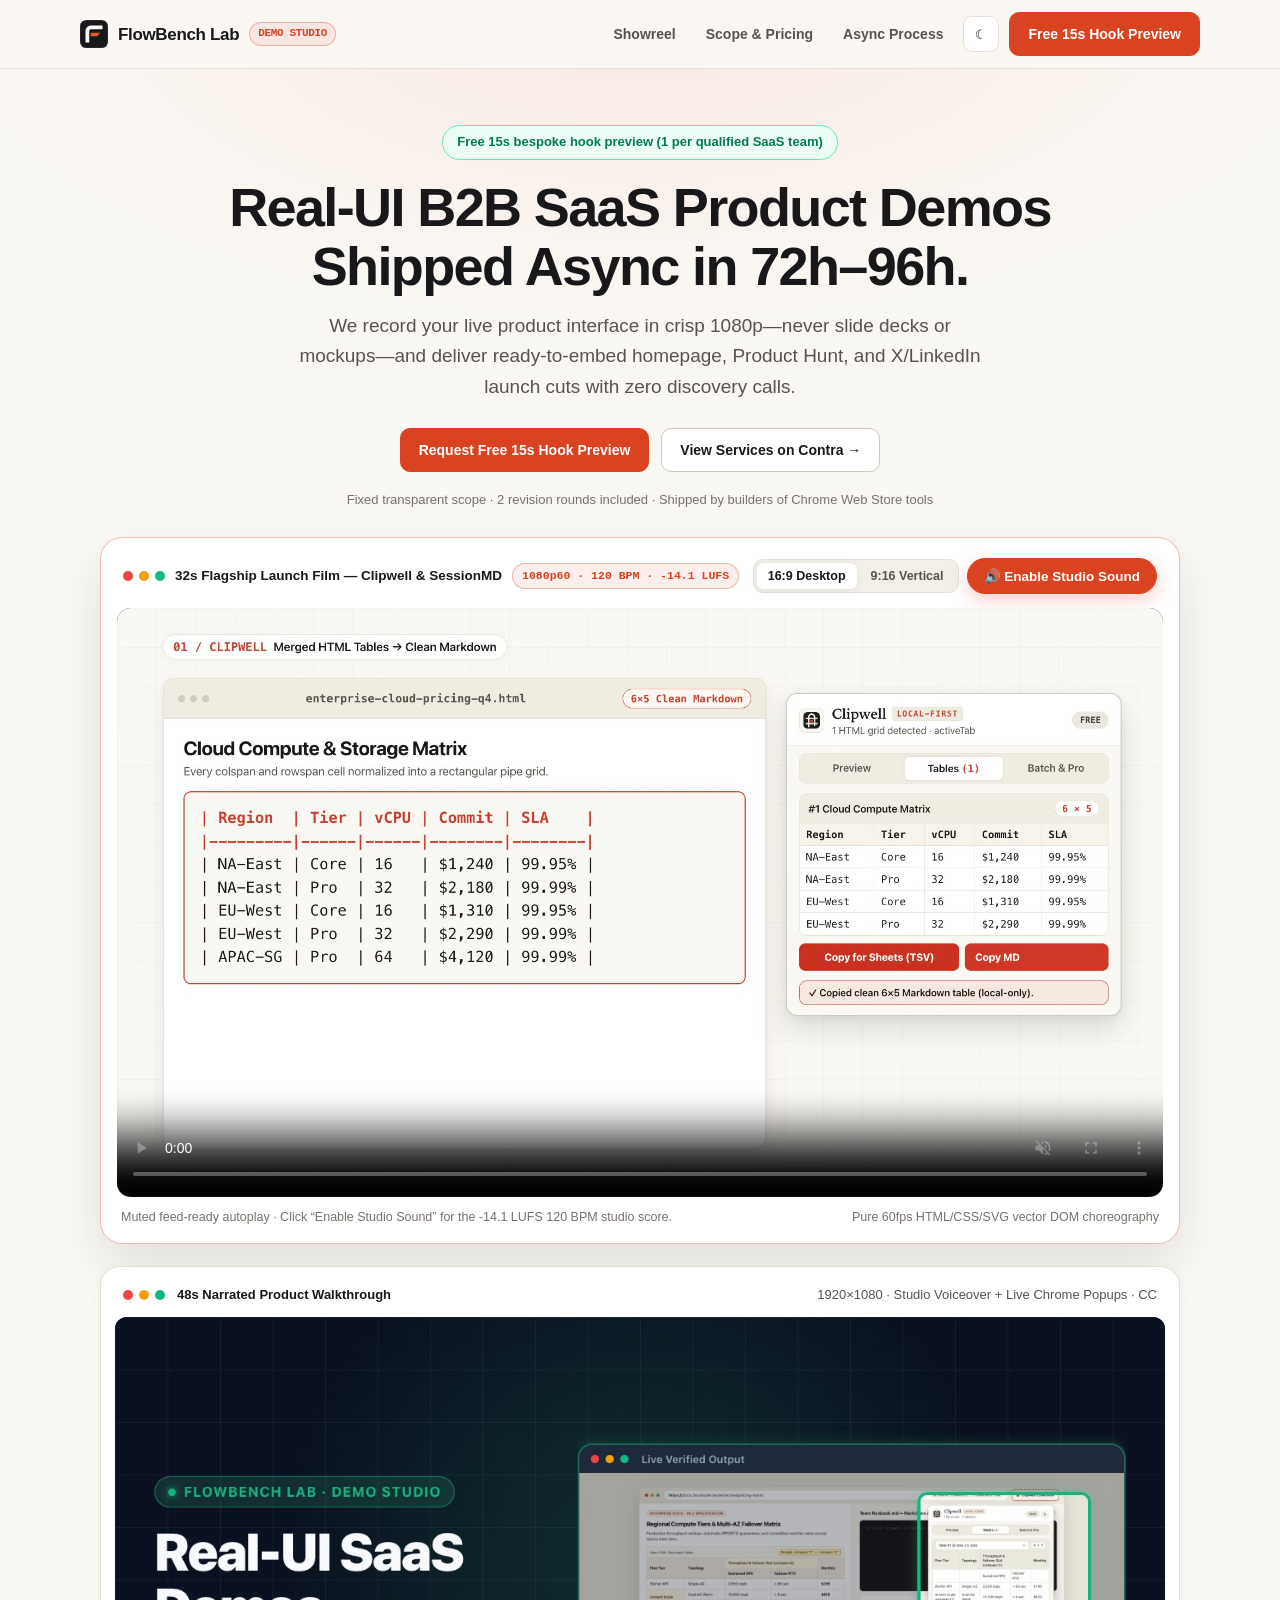
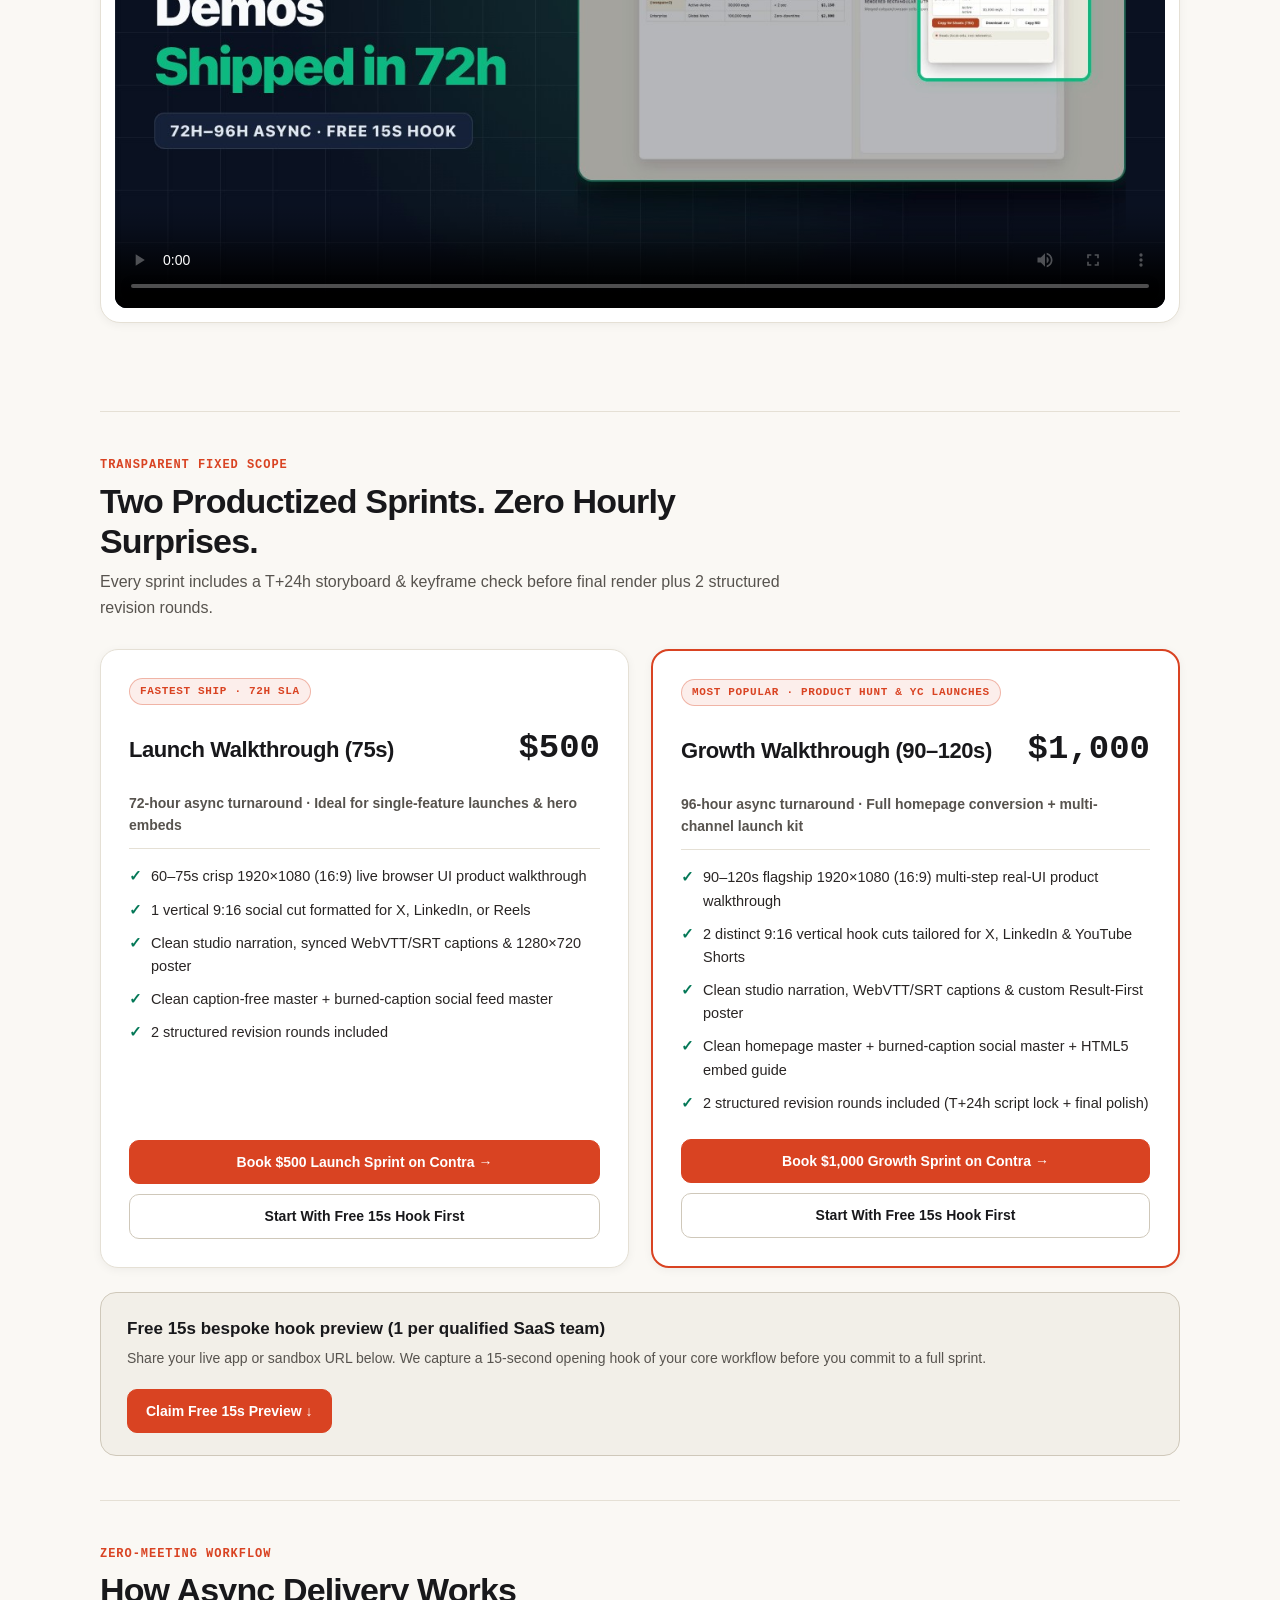
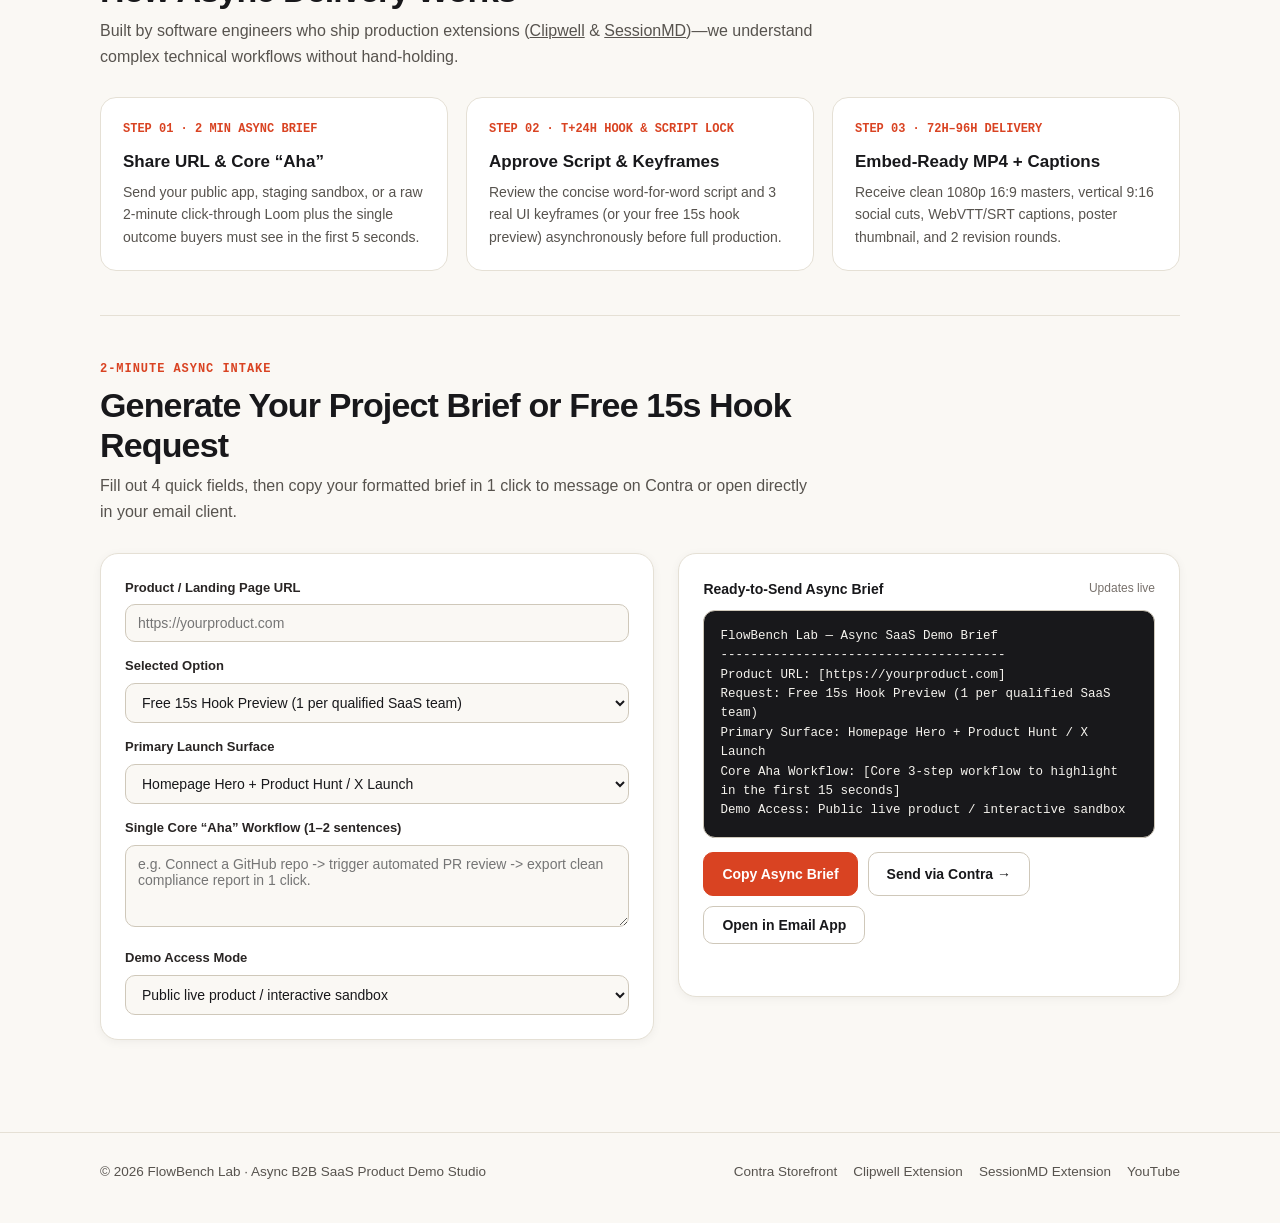
==== commit e36ff62b: "[site] feat: update 60fps launch film & concept previews w/ -14.1 LUFS 120 BPM studio score" ====
--- a/index.html
+++ b/index.html
@@ -757,7 +757,7 @@
       </div>
       <div class="hero-trust">Fixed transparent scope &middot; 2 revision rounds included &middot; Shipped by builders of Chrome Web Store tools</div>
 
-      <!-- Primary Hero Film: 32s 60fps Launch Film + 120 BPM Studio Score -->
+      <!-- Primary Hero Film: 32s 60fps Launch Film + -14.1 LUFS 120 BPM Studio Score -->
       <div id="showreel" class="flagship-shell">
         <div class="flagship-controls-row">
           <div class="flagship-title-group">
@@ -767,7 +767,7 @@
               <i style="background:#10B981"></i>
             </span>
             <strong style="color:var(--text);">32s Flagship Launch Film &mdash; Clipwell &amp; SessionMD</strong>
-            <span class="fps-badge">1080p60 &middot; 120 BPM</span>
+            <span class="fps-badge">1080p60 &middot; 120 BPM &middot; -14.1 LUFS</span>
           </div>
           <div class="player-toggles">
             <div class="aspect-group" role="group" aria-label="Video aspect ratio">
@@ -794,7 +794,7 @@
           </video>
         </div>
         <div class="motion-note">
-          <span id="reduced-motion-status">Muted feed-ready autoplay &middot; Click &ldquo;Enable Studio Sound&rdquo; for the 120 BPM Rhodes &amp; UI foley mix.</span>
+          <span id="reduced-motion-status">Muted feed-ready autoplay &middot; Click &ldquo;Enable Studio Sound&rdquo; for the -14.1 LUFS 120 BPM studio score.</span>
           <span>Pure 60fps HTML/CSS/SVG vector DOM choreography</span>
         </div>
       </div>
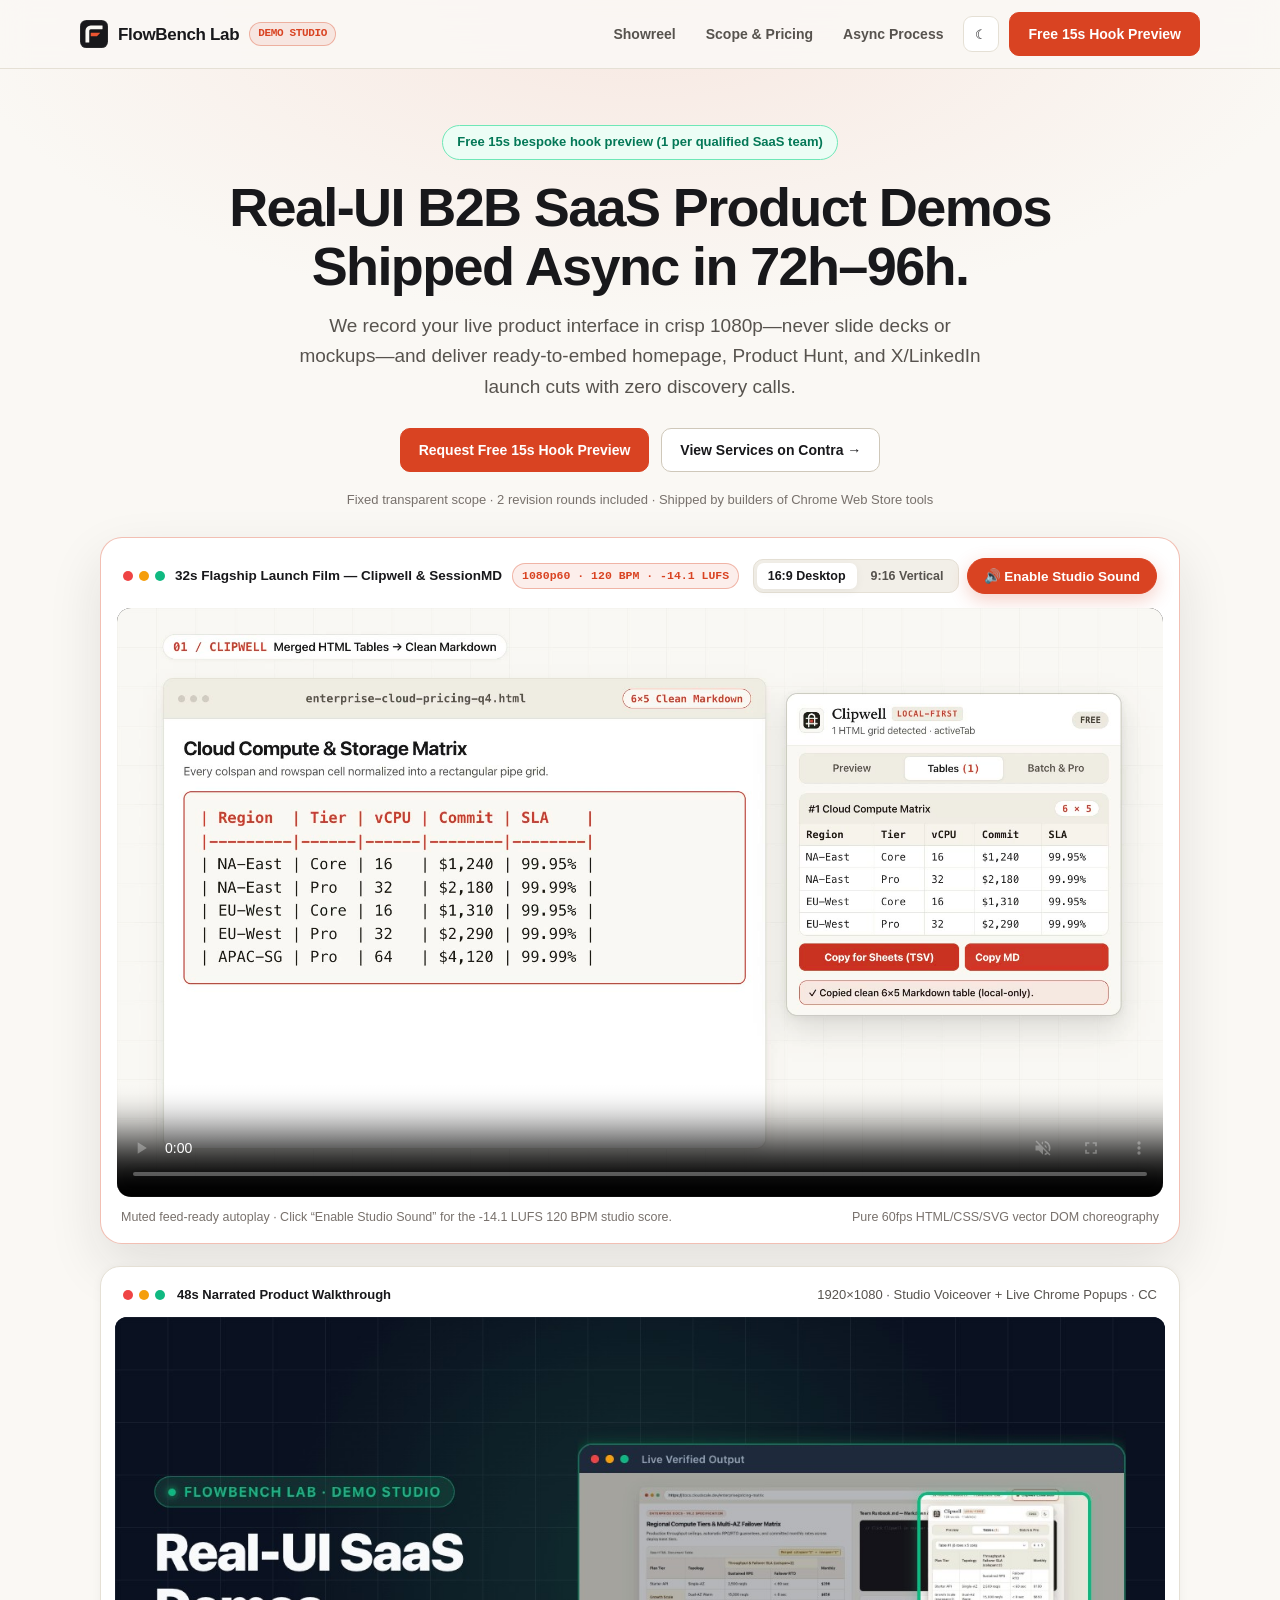
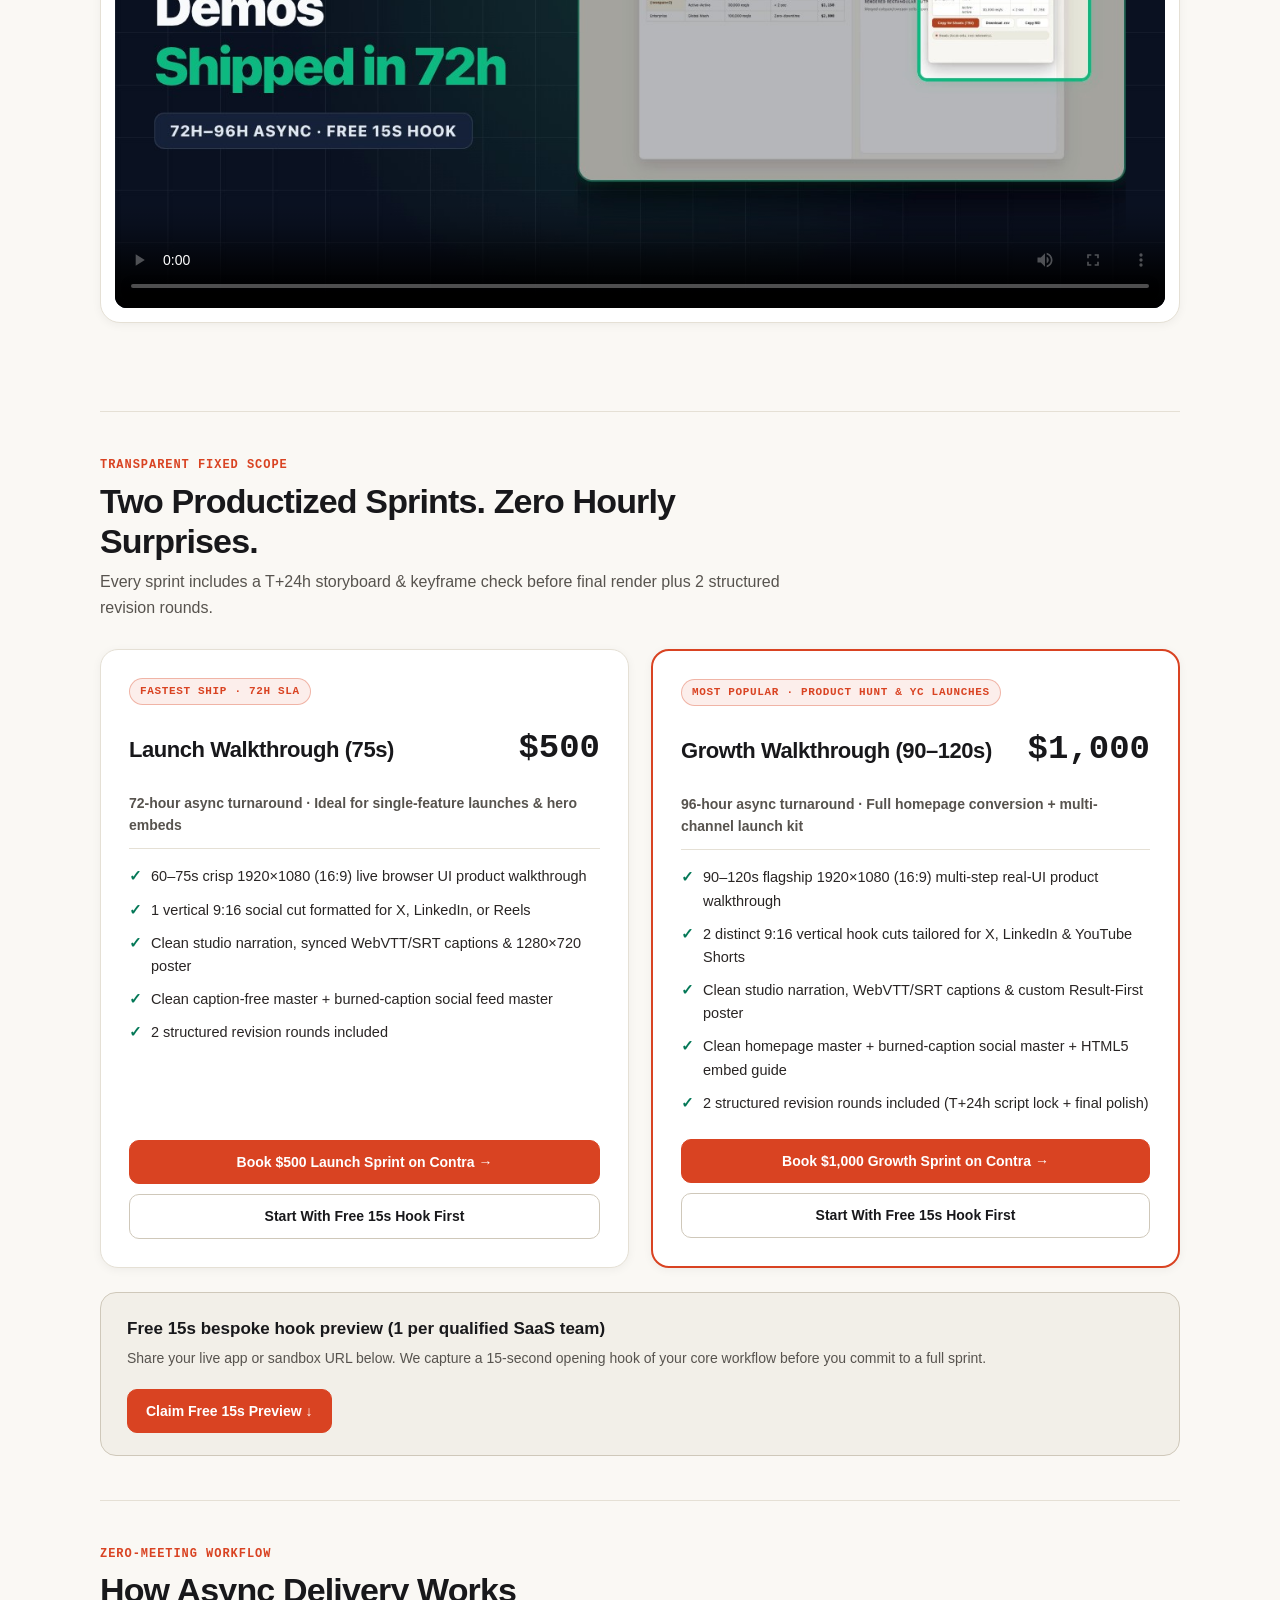
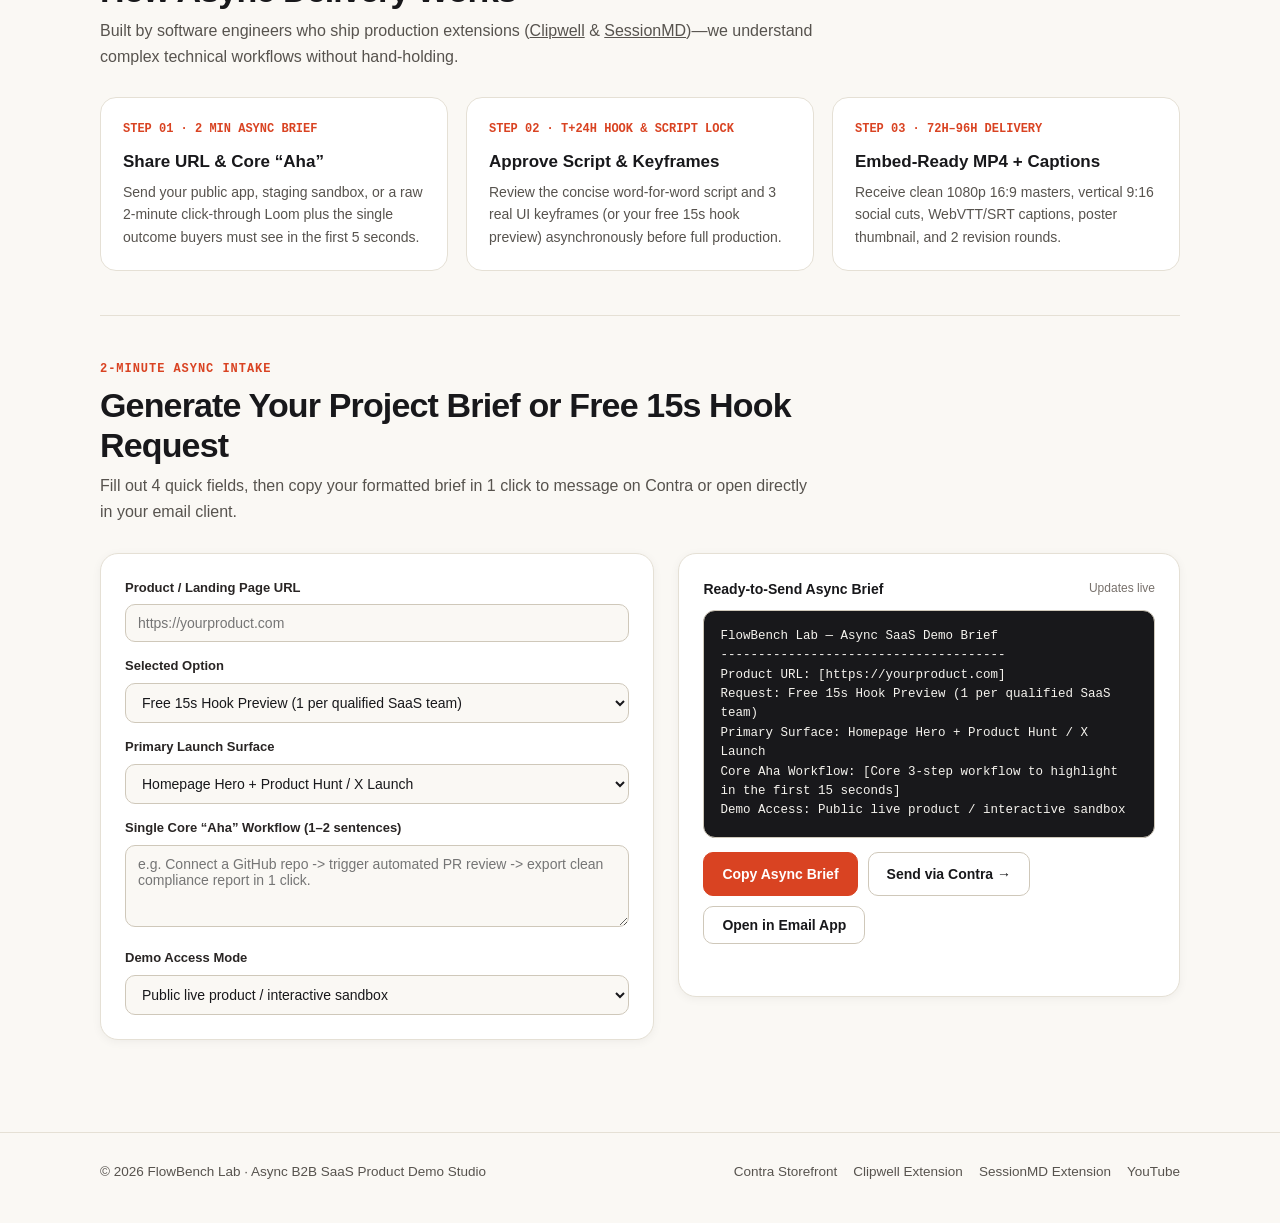
==== commit d7ca24f7: "[site] feat: deploy v3 crisp-audio 60fps flagship launch films & cache-busted media URLs" ====
--- a/index.html
+++ b/index.html
@@ -787,9 +787,9 @@
             controls
             playsinline
             preload="metadata"
-            poster="./flagship-poster-16x9.jpg"
+            poster="./flagship-poster-16x9.jpg?v=3"
           >
-            <source id="flagship-source" src="./flagship-60fps.mp4" type="video/mp4" />
+            <source id="flagship-source" src="./flagship-60fps.mp4?v=3" type="video/mp4" />
             Your browser does not support HTML5 video.
           </video>
         </div>
@@ -1083,6 +1083,7 @@
 
       // Flagship 60fps Player: prefers-reduced-motion guard, Studio Sound toggle & 16:9 / 9:16 switcher
       const flagshipVideo = document.getElementById("flagship-player");
+      const flagshipSource = document.getElementById("flagship-source");
       const flagshipStage = document.getElementById("flagship-stage");
       const soundBtn = document.getElementById("btn-studio-sound");
       const btn16 = document.getElementById("btn-aspect-16x9");
@@ -1126,14 +1127,15 @@
           const wasMuted = flagshipVideo.muted;
           const wasPaused = flagshipVideo.paused;
           const isVert = mode === "9x16";
-          const nextSrc = isVert ? "./flagship-9x16-60fps.mp4" : "./flagship-60fps.mp4";
-          const nextPoster = isVert ? "./flagship-poster-9x16.jpg" : "./flagship-poster-16x9.jpg";
+          const nextSrc = isVert ? "./flagship-9x16-60fps.mp4?v=3" : "./flagship-60fps.mp4?v=3";
+          const nextPoster = isVert ? "./flagship-poster-9x16.jpg?v=3" : "./flagship-poster-16x9.jpg?v=3";
           flagshipStage?.classList.toggle("vertical-mode", isVert);
           btn16?.classList.toggle("active", !isVert);
           btn9?.classList.toggle("active", isVert);
           btn16?.setAttribute("aria-pressed", !isVert ? "true" : "false");
           btn9?.setAttribute("aria-pressed", isVert ? "true" : "false");
           flagshipVideo.setAttribute("poster", nextPoster);
+          if (flagshipSource) flagshipSource.setAttribute("src", nextSrc);
           flagshipVideo.src = nextSrc;
           flagshipVideo.muted = wasMuted;
           flagshipVideo.load();
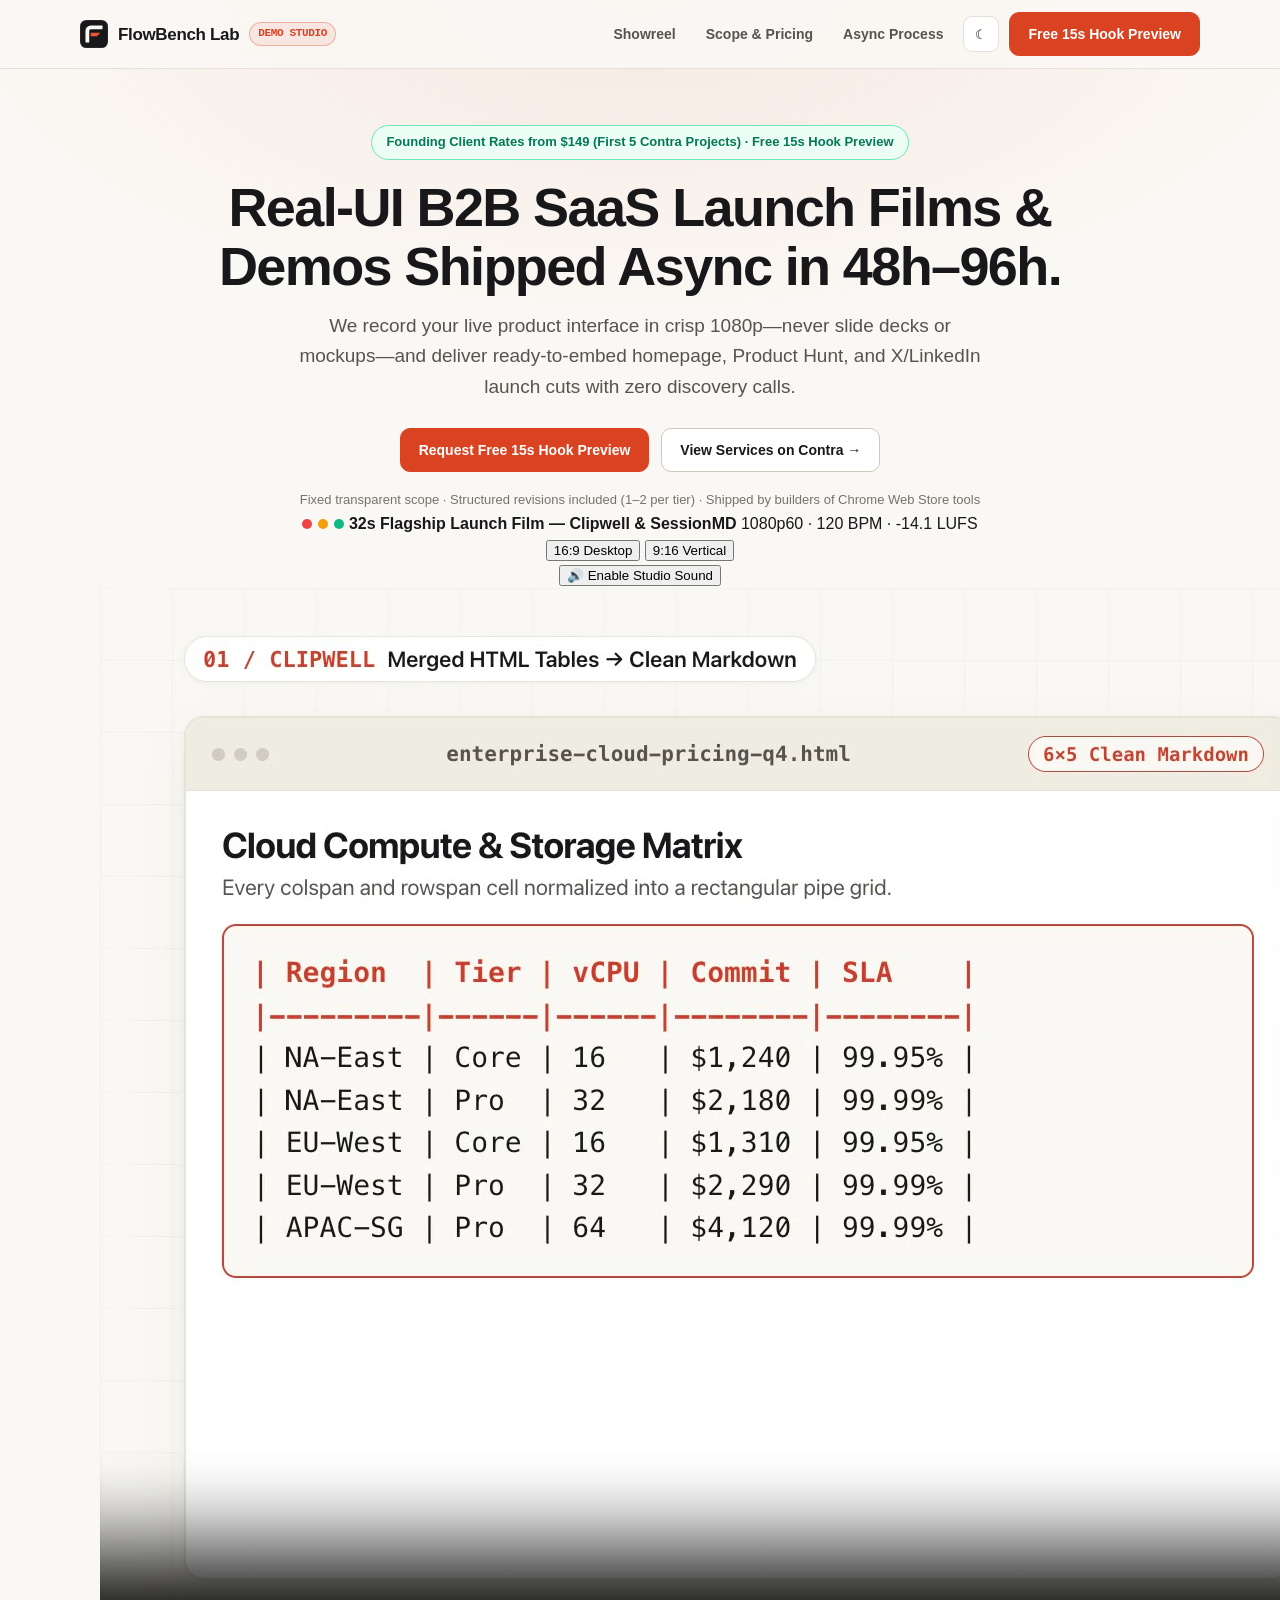
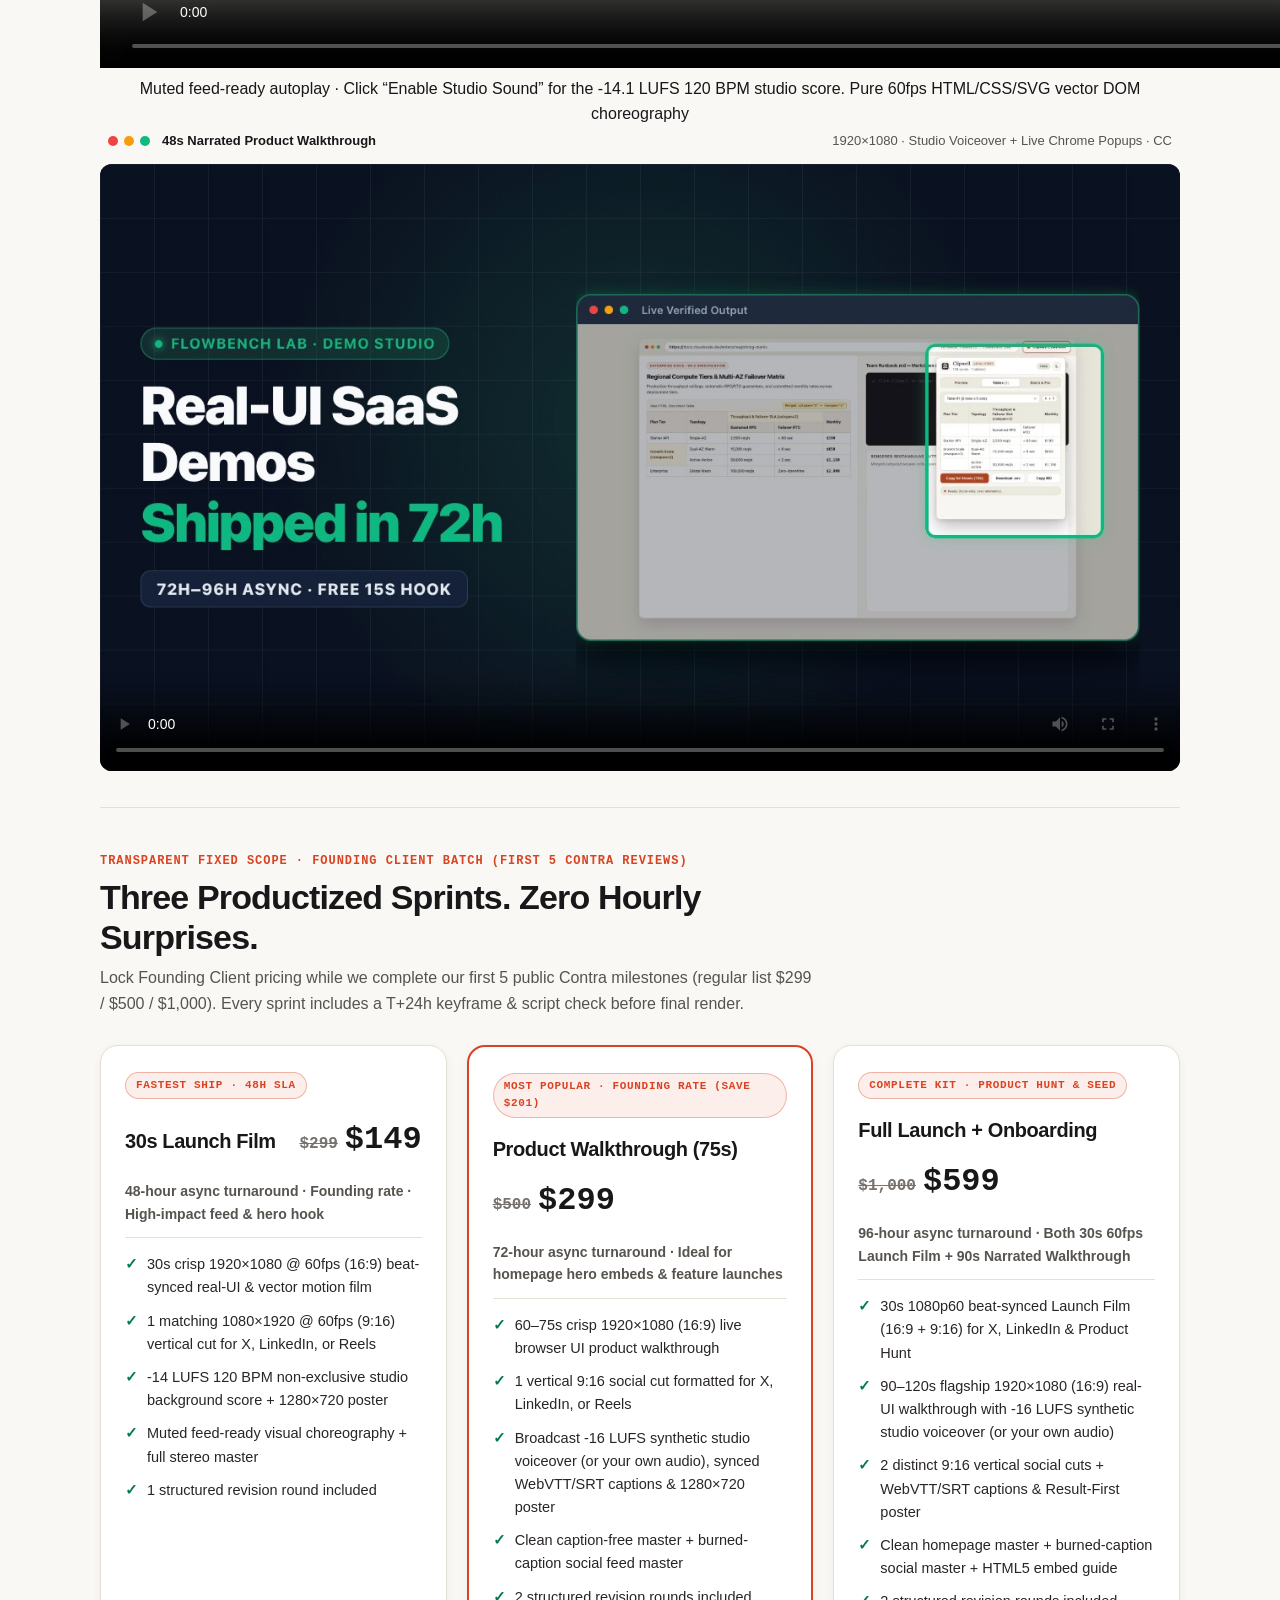
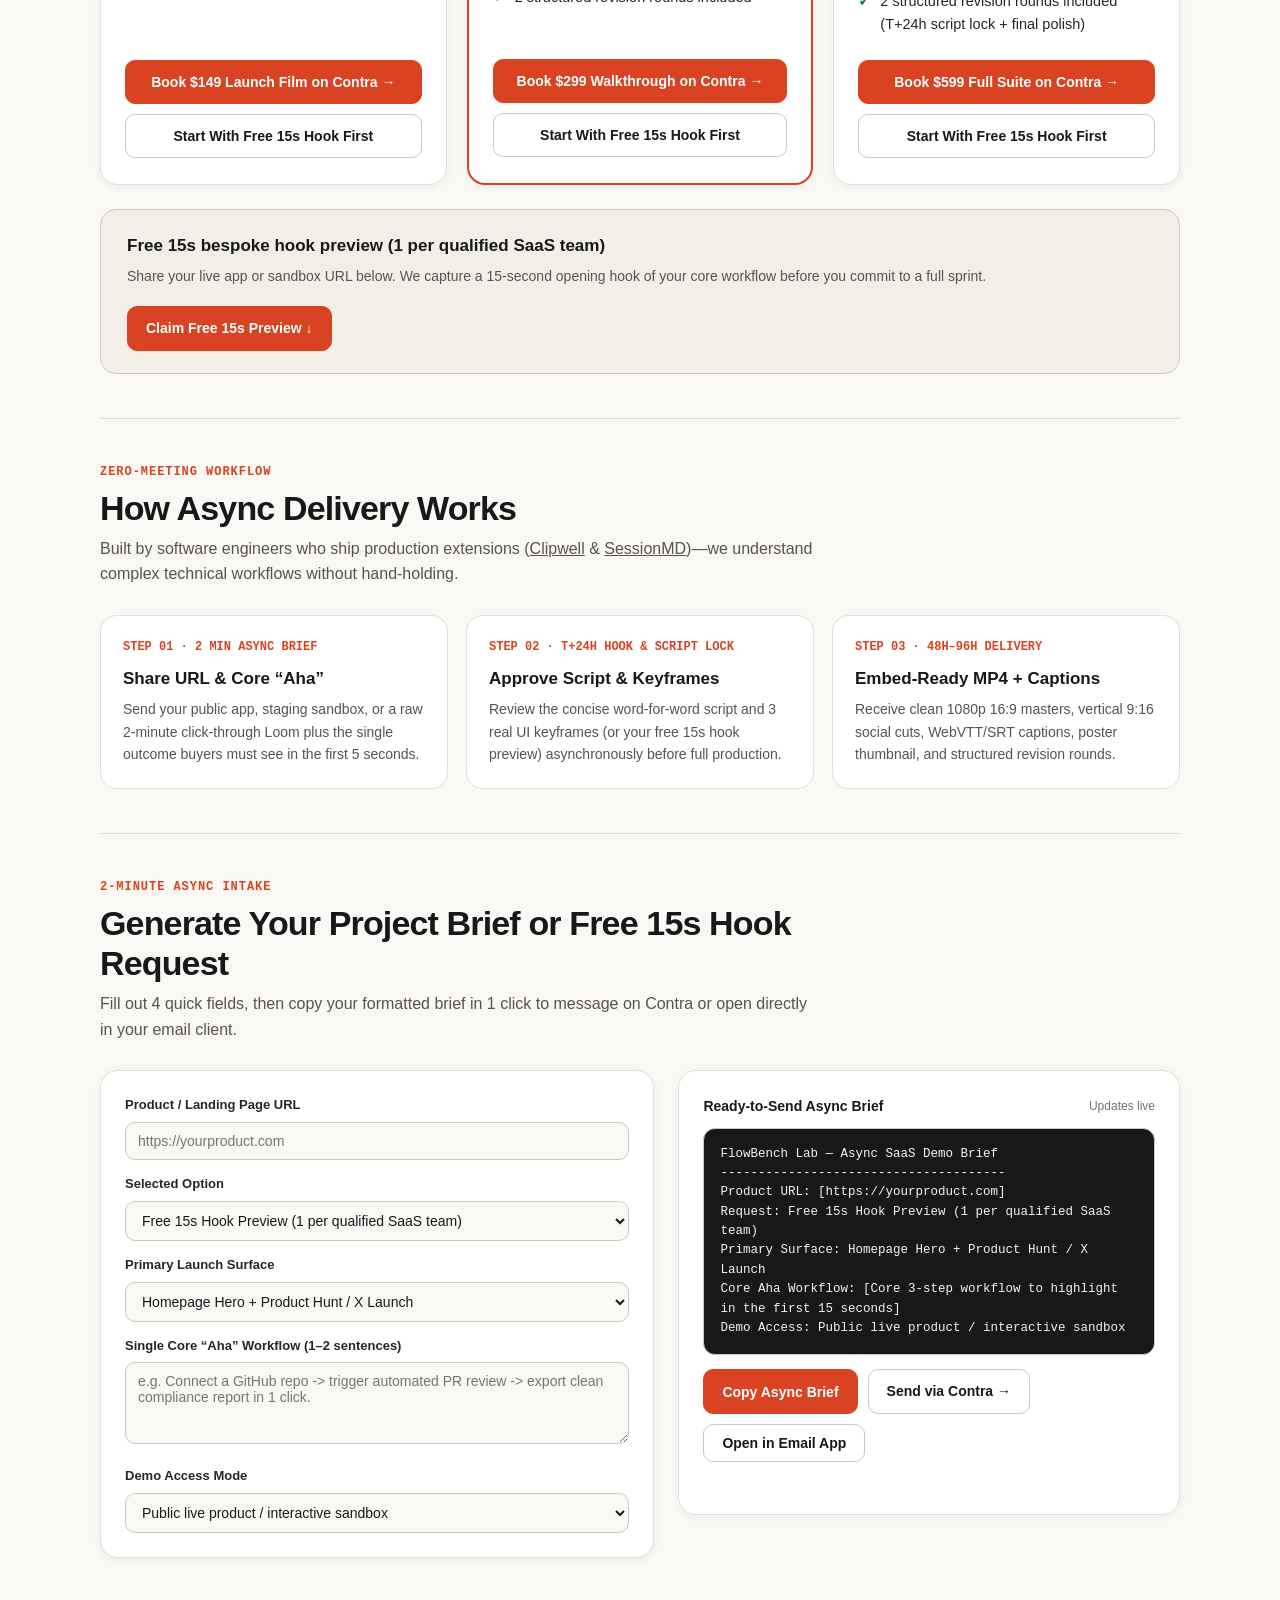
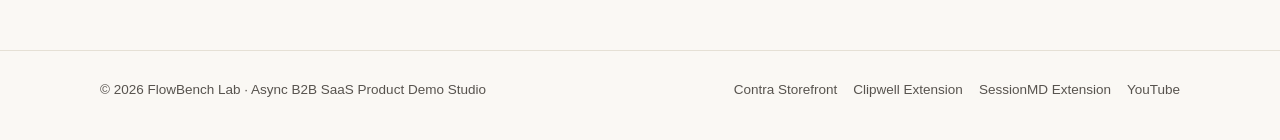
==== commit 88ffe454: "[site] feat: launch Option A Founding Client 3-tier pricing ($149 / $299 / $599)" ====
--- a/index.html
+++ b/index.html
@@ -4,23 +4,23 @@
   <meta charset="utf-8" />
   <meta name="viewport" content="width=device-width, initial-scale=1" />
   <meta name="theme-color" content="#FAF8F4" />
-  <title>FlowBench Lab — Async B2B SaaS Product Demo Studio (72h–96h)</title>
-  <meta name="description" content="Crisp 1080p real-UI B2B SaaS product walkthroughs delivered asynchronously in 72h–96h with zero discovery calls. Request a free 15s bespoke hook preview." />
+  <title>FlowBench Lab — Async B2B SaaS Launch Films &amp; Demos (48h–96h)</title>
+  <meta name="description" content="Crisp 1080p60 B2B SaaS launch films and real-UI product walkthroughs delivered asynchronously in 48h–96h with zero discovery calls. Founding Client rates from $149." />
   <link rel="canonical" href="https://lhphong09t2.github.io/flowbench/" />
   <link rel="icon" href="./favicon.svg" type="image/svg+xml" />
 
   <meta property="og:type" content="website" />
   <meta property="og:site_name" content="FlowBench Lab" />
-  <meta property="og:title" content="FlowBench Lab — Async B2B SaaS Product Demo Studio" />
-  <meta property="og:description" content="Turn static SaaS landing pages into high-converting 1080p real-UI product walkthroughs in 72h–96h. Free 15s bespoke hook preview (1 per qualified SaaS team)." />
+  <meta property="og:title" content="FlowBench Lab — Async B2B SaaS Launch Films &amp; Demo Studio" />
+  <meta property="og:description" content="Turn static SaaS landing pages into high-converting 1080p60 launch films and real-UI product walkthroughs in 48h–96h. Founding Client rates from $149 + free 15s hook preview." />
   <meta property="og:url" content="https://lhphong09t2.github.io/flowbench/" />
   <meta property="og:image" content="https://lhphong09t2.github.io/flowbench/poster-1280x720.jpg" />
   <meta property="og:image:width" content="1280" />
   <meta property="og:image:height" content="720" />
 
   <meta name="twitter:card" content="summary_large_image" />
-  <meta name="twitter:title" content="FlowBench Lab — Async B2B SaaS Product Demo Studio" />
-  <meta name="twitter:description" content="1080p real-UI SaaS walkthroughs shipped asynchronously in 72h–96h. Free 15s bespoke hook preview." />
+  <meta name="twitter:title" content="FlowBench Lab — Async B2B SaaS Launch Films &amp; Demo Studio" />
+  <meta name="twitter:description" content="1080p60 B2B SaaS launch films &amp; real-UI walkthroughs shipped asynchronously in 48h–96h. Founding rates from $149." />
   <meta name="twitter:image" content="https://lhphong09t2.github.io/flowbench/poster-1280x720.jpg" />
 
   <script type="application/ld+json">
@@ -30,8 +30,32 @@
     "name": "FlowBench Lab",
     "url": "https://lhphong09t2.github.io/flowbench/",
     "image": "https://lhphong09t2.github.io/flowbench/poster-1280x720.jpg",
-    "description": "Async B2B SaaS product demo studio producing 1080p real-interface product walkthroughs and vertical launch cuts in 72 to 96 hours.",
-    "priceRange": "$500 - $1,000",
+    "description": "Async B2B SaaS product demo studio producing 1080p60 beat-synced launch films, real-interface product walkthroughs, and vertical launch cuts in 48 to 96 hours.",
+    "priceRange": "$149 - $599",
+    "hasOfferCatalog": {
+      "@type": "OfferCatalog",
+      "name": "Async B2B SaaS Video Sprints (Founding Client Rates)",
+      "itemListElement": [
+        {
+          "@type": "Offer",
+          "name": "30s Beat-Synced SaaS Launch Film (16:9 + 9:16)",
+          "price": "149",
+          "priceCurrency": "USD"
+        },
+        {
+          "@type": "Offer",
+          "name": "Product Walkthrough Sprint (60-75s)",
+          "price": "299",
+          "priceCurrency": "USD"
+        },
+        {
+          "@type": "Offer",
+          "name": "Full Launch + Onboarding Suite (30s Film + 90s Walkthrough)",
+          "price": "599",
+          "priceCurrency": "USD"
+        }
+      ]
+    },
     "sameAs": [
       "https://contra.com/phong_le_w9gsh5dm",
       "https://www.youtube.com/@FlowBenchLab",
@@ -350,18 +374,18 @@
     /* Scope Cards */
     .pricing-grid {
       display: grid;
-      grid-template-columns: repeat(2, minmax(0, 1fr));
-      gap: 22px;
+      grid-template-columns: repeat(3, minmax(0, 1fr));
+      gap: 20px;
     }
     .price-card {
       background: var(--surface);
       border: 1px solid var(--border);
       border-radius: 18px;
-      padding: 28px;
+      padding: 26px 24px;
       box-shadow: var(--shadow-sm);
       display: flex;
       flex-direction: column;
-      gap: 16px;
+      gap: 15px;
       position: relative;
     }
     .price-card.featured {
@@ -384,17 +408,29 @@
       display: flex;
       align-items: baseline;
       justify-content: space-between;
-      gap: 12px;
+      gap: 10px;
       flex-wrap: wrap;
     }
     .tier-head h3 {
       margin: 0;
-      font-size: 22px;
+      font-size: 20px;
       letter-spacing: -0.02em;
+    }
+    .price-stack {
+      display: inline-flex;
+      align-items: baseline;
+      gap: 7px;
+    }
+    .price-old {
+      font-family: ui-monospace, SFMono-Regular, Menlo, monospace;
+      font-size: 16px;
+      font-weight: 700;
+      color: var(--subtle);
+      text-decoration: line-through;
     }
     .price-num {
       font-family: ui-monospace, SFMono-Regular, Menlo, monospace;
-      font-size: 34px;
+      font-size: 32px;
       font-weight: 800;
       color: var(--text);
     }
@@ -571,145 +607,7 @@
     }
     .footer-links a:hover { color: var(--text); text-decoration: underline; }
 
-
-    /* Upgraded Dual-Player Flagship + Narrated Walkthrough Showcase */
-    .flagship-shell {
-      margin: 26px auto 22px;
-      background: var(--surface);
-      border: 1.5px solid var(--accent-border);
-      border-radius: 22px;
-      padding: 16px;
-      box-shadow: var(--shadow-lg);
-      text-align: left;
-    }
-    .flagship-controls-row {
-      display: flex;
-      align-items: center;
-      justify-content: space-between;
-      gap: 12px;
-      padding: 4px 6px 14px;
-      flex-wrap: wrap;
-    }
-    .flagship-title-group {
-      display: flex;
-      align-items: center;
-      gap: 10px;
-      flex-wrap: wrap;
-      font-size: 13.5px;
-      color: var(--muted);
-    }
-    .fps-badge {
-      font-family: ui-monospace, SFMono-Regular, Menlo, monospace;
-      font-size: 11.5px;
-      font-weight: 800;
-      padding: 3px 9px;
-      border-radius: 999px;
-      background: var(--accent-wash);
-      color: var(--accent);
-      border: 1px solid var(--accent-border);
-    }
-    .player-toggles {
-      display: flex;
-      align-items: center;
-      gap: 8px;
-      flex-wrap: wrap;
-    }
-    .sound-toggle-btn {
-      display: inline-flex;
-      align-items: center;
-      gap: 8px;
-      padding: 9px 16px;
-      border-radius: 999px;
-      font-size: 13.5px;
-      font-weight: 800;
-      border: 1.5px solid var(--accent);
-      background: var(--accent);
-      color: var(--accent-ink);
-      cursor: pointer;
-      box-shadow: 0 6px 18px rgba(217, 67, 34, 0.25);
-      transition: transform 0.14s ease, background 0.14s ease;
-    }
-    .sound-toggle-btn:hover {
-      transform: translateY(-1px);
-      background: var(--accent-hover);
-    }
-    .sound-toggle-btn.unmuted {
-      background: var(--ok-bg);
-      color: var(--ok-ink);
-      border-color: var(--ok-border);
-      box-shadow: none;
-    }
-    .aspect-group {
-      display: inline-flex;
-      padding: 3px;
-      border-radius: 10px;
-      background: var(--surface-2);
-      border: 1px solid var(--border);
-      gap: 3px;
-    }
-    .aspect-btn {
-      padding: 6px 11px;
-      border-radius: 7px;
-      border: 0;
-      background: transparent;
-      color: var(--muted);
-      font-size: 12.5px;
-      font-weight: 700;
-      cursor: pointer;
-    }
-    .aspect-btn.active {
-      background: var(--surface);
-      color: var(--text);
-      box-shadow: var(--shadow-sm);
-    }
-    .flagship-stage {
-      position: relative;
-      width: 100%;
-      background: #0E0E0D;
-      border-radius: 14px;
-      overflow: hidden;
-      display: flex;
-      justify-content: center;
-      align-items: center;
-    }
-    .flagship-stage video {
-      width: 100%;
-      height: auto;
-      aspect-ratio: 16 / 9;
-      display: block;
-      background: #0E0E0D;
-    }
-    .flagship-stage.vertical-mode {
-      padding: 18px 0;
-      background: #0E0E0D;
-    }
-    .flagship-stage.vertical-mode video {
-      width: min(100%, 380px);
-      aspect-ratio: 9 / 16;
-      border-radius: 14px;
-      border: 1px solid rgba(250, 248, 244, 0.14);
-    }
-    .motion-note {
-      font-size: 12.5px;
-      color: var(--subtle);
-      margin-top: 10px;
-      display: flex;
-      justify-content: space-between;
-      gap: 10px;
-      flex-wrap: wrap;
-      padding: 0 4px;
-    }
-    .walkthrough-shell {
-      margin: 0 auto 52px;
-      background: var(--surface);
-      border: 1px solid var(--border);
-      border-radius: 20px;
-      padding: 14px;
-      box-shadow: var(--shadow-sm);
-      text-align: left;
-    }
-
-    @media (max-width: 860px) {
+    @media (max-width: 980px) {
       .pricing-grid, .steps-grid, .intake-grid {
         grid-template-columns: 1fr;
       }
@@ -746,16 +644,16 @@
 
   <main class="container">
     <section class="hero">
-      <div class="eyebrow">Free 15s bespoke hook preview (1 per qualified SaaS team)</div>
-      <h1>Real-UI B2B SaaS Product Demos Shipped Async in 72h&ndash;96h.</h1>
+      <div class="eyebrow">Founding Client Rates from $149 (First 5 Contra Projects) &middot; Free 15s Hook Preview</div>
+      <h1>Real-UI B2B SaaS Launch Films &amp; Demos Shipped Async in 48h&ndash;96h.</h1>
       <p class="hero-sub">
         We record your live product interface in crisp 1080p&mdash;never slide decks or mockups&mdash;and deliver ready-to-embed homepage, Product Hunt, and X/LinkedIn launch cuts with zero discovery calls.
       </p>
       <div class="hero-ctas">
-        <a class="btn btn-primary" href="#brief" data-select-tier="Free 15s Hook Preview">Request Free 15s Hook Preview</a>
+        <a class="btn btn-primary" href="#brief" data-select-tier="free-hook">Request Free 15s Hook Preview</a>
         <a class="btn" href="https://contra.com/phong_le_w9gsh5dm" target="_blank" rel="noopener noreferrer">View Services on Contra &rarr;</a>
       </div>
-      <div class="hero-trust">Fixed transparent scope &middot; 2 revision rounds included &middot; Shipped by builders of Chrome Web Store tools</div>
+      <div class="hero-trust">Fixed transparent scope &middot; Structured revisions included (1&ndash;2 per tier) &middot; Shipped by builders of Chrome Web Store tools</div>
 
       <!-- Primary Hero Film: 32s 60fps Launch Film + -14.1 LUFS 120 BPM Studio Score -->
       <div id="showreel" class="flagship-shell">
@@ -827,49 +725,69 @@
 
     <section id="pricing" class="section">
       <div class="section-head">
-        <div class="section-kicker">Transparent Fixed Scope</div>
-        <h2>Two Productized Sprints. Zero Hourly Surprises.</h2>
-        <p>Every sprint includes a T+24h storyboard &amp; keyframe check before final render plus 2 structured revision rounds.</p>
+        <div class="section-kicker">Transparent Fixed Scope &middot; Founding Client Batch (First 5 Contra Reviews)</div>
+        <h2>Three Productized Sprints. Zero Hourly Surprises.</h2>
+        <p>Lock Founding Client pricing while we complete our first 5 public Contra milestones (regular list $299 / $500 / $1,000). Every sprint includes a T+24h keyframe &amp; script check before final render.</p>
       </div>
 
       <div class="pricing-grid">
         <article class="price-card">
-          <span class="popular-tag">Fastest Ship &middot; 72h SLA</span>
+          <span class="popular-tag">Fastest Ship &middot; 48h SLA</span>
           <div class="tier-head">
-            <h3>Launch Walkthrough (75s)</h3>
-            <span class="price-num">$500</span>
-          </div>
-          <div class="sla-line">72-hour async turnaround &middot; Ideal for single-feature launches &amp; hero embeds</div>
+            <h3>30s Launch Film</h3>
+            <span class="price-stack"><span class="price-old">$299</span><span class="price-num">$149</span></span>
+          </div>
+          <div class="sla-line">48-hour async turnaround &middot; Founding rate &middot; High-impact feed &amp; hero hook</div>
+          <ul class="spec-list">
+            <li>30s crisp 1920&times;1080 @ 60fps (16:9) beat-synced real-UI &amp; vector motion film</li>
+            <li>1 matching 1080&times;1920 @ 60fps (9:16) vertical cut for X, LinkedIn, or Reels</li>
+            <li>-14 LUFS 120 BPM non-exclusive studio background score + 1280&times;720 poster</li>
+            <li>Muted feed-ready visual choreography + full stereo master</li>
+            <li>1 structured revision round included</li>
+          </ul>
+          <div class="card-actions">
+            <a class="btn btn-primary" href="https://contra.com/s/YQ7B6RWQ-30s-60fps-beat-synced-saa-s-launch-film-169-916-48h-async" target="_blank" rel="noopener noreferrer">Book $149 Launch Film on Contra &rarr;</a>
+            <a class="btn" href="#brief" data-select-tier="launch-149">Start With Free 15s Hook First</a>
+          </div>
+        </article>
+
+        <article class="price-card featured">
+          <span class="popular-tag">Most Popular &middot; Founding Rate (Save $201)</span>
+          <div class="tier-head">
+            <h3>Product Walkthrough (75s)</h3>
+            <span class="price-stack"><span class="price-old">$500</span><span class="price-num">$299</span></span>
+          </div>
+          <div class="sla-line">72-hour async turnaround &middot; Ideal for homepage hero embeds &amp; feature launches</div>
           <ul class="spec-list">
             <li>60&ndash;75s crisp 1920&times;1080 (16:9) live browser UI product walkthrough</li>
             <li>1 vertical 9:16 social cut formatted for X, LinkedIn, or Reels</li>
-            <li>Clean studio narration, synced WebVTT/SRT captions &amp; 1280&times;720 poster</li>
+            <li>Broadcast -16 LUFS synthetic studio voiceover (or your own audio), synced WebVTT/SRT captions &amp; 1280&times;720 poster</li>
             <li>Clean caption-free master + burned-caption social feed master</li>
             <li>2 structured revision rounds included</li>
           </ul>
           <div class="card-actions">
-            <a class="btn btn-primary" href="https://contra.com/s/kLobPXLF-75s-saa-s-launch-walkthrough-916-social-cut-72h-async" target="_blank" rel="noopener noreferrer">Book $500 Launch Sprint on Contra &rarr;</a>
-            <a class="btn" href="#brief" data-select-tier="$500 Launch Walkthrough (75s · 72h)">Start With Free 15s Hook First</a>
+            <a class="btn btn-primary" href="https://contra.com/s/kLobPXLF-60-75s-saa-s-product-walkthrough-916-social-cut-72h-async" target="_blank" rel="noopener noreferrer">Book $299 Walkthrough on Contra &rarr;</a>
+            <a class="btn" href="#brief" data-select-tier="walkthrough-299">Start With Free 15s Hook First</a>
           </div>
         </article>
 
-        <article class="price-card featured">
-          <span class="popular-tag">Most Popular &middot; Product Hunt &amp; YC Launches</span>
+        <article class="price-card">
+          <span class="popular-tag">Complete Kit &middot; Product Hunt &amp; Seed</span>
           <div class="tier-head">
-            <h3>Growth Walkthrough (90&ndash;120s)</h3>
-            <span class="price-num">$1,000</span>
-          </div>
-          <div class="sla-line">96-hour async turnaround &middot; Full homepage conversion + multi-channel launch kit</div>
+            <h3>Full Launch + Onboarding</h3>
+            <span class="price-stack"><span class="price-old">$1,000</span><span class="price-num">$599</span></span>
+          </div>
+          <div class="sla-line">96-hour async turnaround &middot; Both 30s 60fps Launch Film + 90s Narrated Walkthrough</div>
           <ul class="spec-list">
-            <li>90&ndash;120s flagship 1920&times;1080 (16:9) multi-step real-UI product walkthrough</li>
-            <li>2 distinct 9:16 vertical hook cuts tailored for X, LinkedIn &amp; YouTube Shorts</li>
-            <li>Clean studio narration, WebVTT/SRT captions &amp; custom Result-First poster</li>
+            <li>30s 1080p60 beat-synced Launch Film (16:9 + 9:16) for X, LinkedIn &amp; Product Hunt</li>
+            <li>90&ndash;120s flagship 1920&times;1080 (16:9) real-UI walkthrough with -16 LUFS synthetic studio voiceover (or your own audio)</li>
+            <li>2 distinct 9:16 vertical social cuts + WebVTT/SRT captions &amp; Result-First poster</li>
             <li>Clean homepage master + burned-caption social master + HTML5 embed guide</li>
             <li>2 structured revision rounds included (T+24h script lock + final polish)</li>
           </ul>
           <div class="card-actions">
-            <a class="btn btn-primary" href="https://contra.com/s/LQA3AkQE-90-120s-growth-saa-s-demo-2-social-cuts-96h-async" target="_blank" rel="noopener noreferrer">Book $1,000 Growth Sprint on Contra &rarr;</a>
-            <a class="btn" href="#brief" data-select-tier="$1,000 Growth Walkthrough (90–120s · 96h)">Start With Free 15s Hook First</a>
+            <a class="btn btn-primary" href="https://contra.com/s/LQA3AkQE-full-saa-s-launch-suite-30s-film-90s-walkthrough-96h-async" target="_blank" rel="noopener noreferrer">Book $599 Full Suite on Contra &rarr;</a>
+            <a class="btn" href="#brief" data-select-tier="suite-599">Start With Free 15s Hook First</a>
           </div>
         </article>
       </div>
@@ -879,7 +797,7 @@
           <strong>Free 15s bespoke hook preview (1 per qualified SaaS team)</strong>
           <span>Share your live app or sandbox URL below. We capture a 15-second opening hook of your core workflow before you commit to a full sprint.</span>
         </div>
-        <a class="btn btn-primary" href="#brief" data-select-tier="Free 15s Hook Preview">Claim Free 15s Preview &darr;</a>
+        <a class="btn btn-primary" href="#brief" data-select-tier="free-hook">Claim Free 15s Preview &darr;</a>
       </div>
     </section>
 
@@ -901,9 +819,9 @@
           <p>Review the concise word-for-word script and 3 real UI keyframes (or your free 15s hook preview) asynchronously before full production.</p>
         </div>
         <div class="step-card">
-          <div class="step-num">STEP 03 &middot; 72H&ndash;96H DELIVERY</div>
+          <div class="step-num">STEP 03 &middot; 48H&ndash;96H DELIVERY</div>
           <h3>Embed-Ready MP4 + Captions</h3>
-          <p>Receive clean 1080p 16:9 masters, vertical 9:16 social cuts, WebVTT/SRT captions, poster thumbnail, and 2 revision rounds.</p>
+          <p>Receive clean 1080p 16:9 masters, vertical 9:16 social cuts, WebVTT/SRT captions, poster thumbnail, and structured revision rounds.</p>
         </div>
       </div>
     </section>
@@ -924,9 +842,10 @@
           <div class="field">
             <label for="f-tier">Selected Option</label>
             <select id="f-tier">
-              <option value="Free 15s Hook Preview (1 per qualified SaaS team)">Free 15s Hook Preview (1 per qualified SaaS team)</option>
-              <option value="$500 Launch Walkthrough (75s · 72h · 2 revisions)">$500 Launch Walkthrough (75s &middot; 72h &middot; 2 revisions)</option>
-              <option value="$1,000 Growth Walkthrough (90–120s · 96h · 2 revisions)">$1,000 Growth Walkthrough (90&ndash;120s &middot; 96h &middot; 2 revisions)</option>
+              <option data-tier-key="free-hook" value="Free 15s Hook Preview (1 per qualified SaaS team)">Free 15s Hook Preview (1 per qualified SaaS team)</option>
+              <option data-tier-key="launch-149" value="$149 Launch Film — Founding Rate, list $299 (30s 60fps · 48h · 1 revision)">$149 Launch Film &mdash; Founding Rate, list $299 (30s 60fps &middot; 48h &middot; 1 revision)</option>
+              <option data-tier-key="walkthrough-299" value="$299 Product Walkthrough — Founding Rate, list $500 (60–75s · 72h · 2 revisions)">$299 Product Walkthrough &mdash; Founding Rate, list $500 (60&ndash;75s &middot; 72h &middot; 2 revisions)</option>
+              <option data-tier-key="suite-599" value="$599 Full Launch + Onboarding Suite — Founding Rate, list $1,000 (30s + 90s · 96h · 2 revisions)">$599 Full Launch + Onboarding Suite &mdash; Founding Rate, list $1,000 (30s + 90s &middot; 96h &middot; 2 revisions)</option>
             </select>
           </div>
           <div class="field">
@@ -1046,7 +965,7 @@
         link.addEventListener("click", () => {
           const hint = link.getAttribute("data-select-tier") || "";
           for (const opt of tierEl.options) {
-            if (opt.value.includes(hint.slice(0, 12))) {
+            if (opt.dataset.tierKey === hint) {
               tierEl.value = opt.value;
               refreshBrief();
               break;
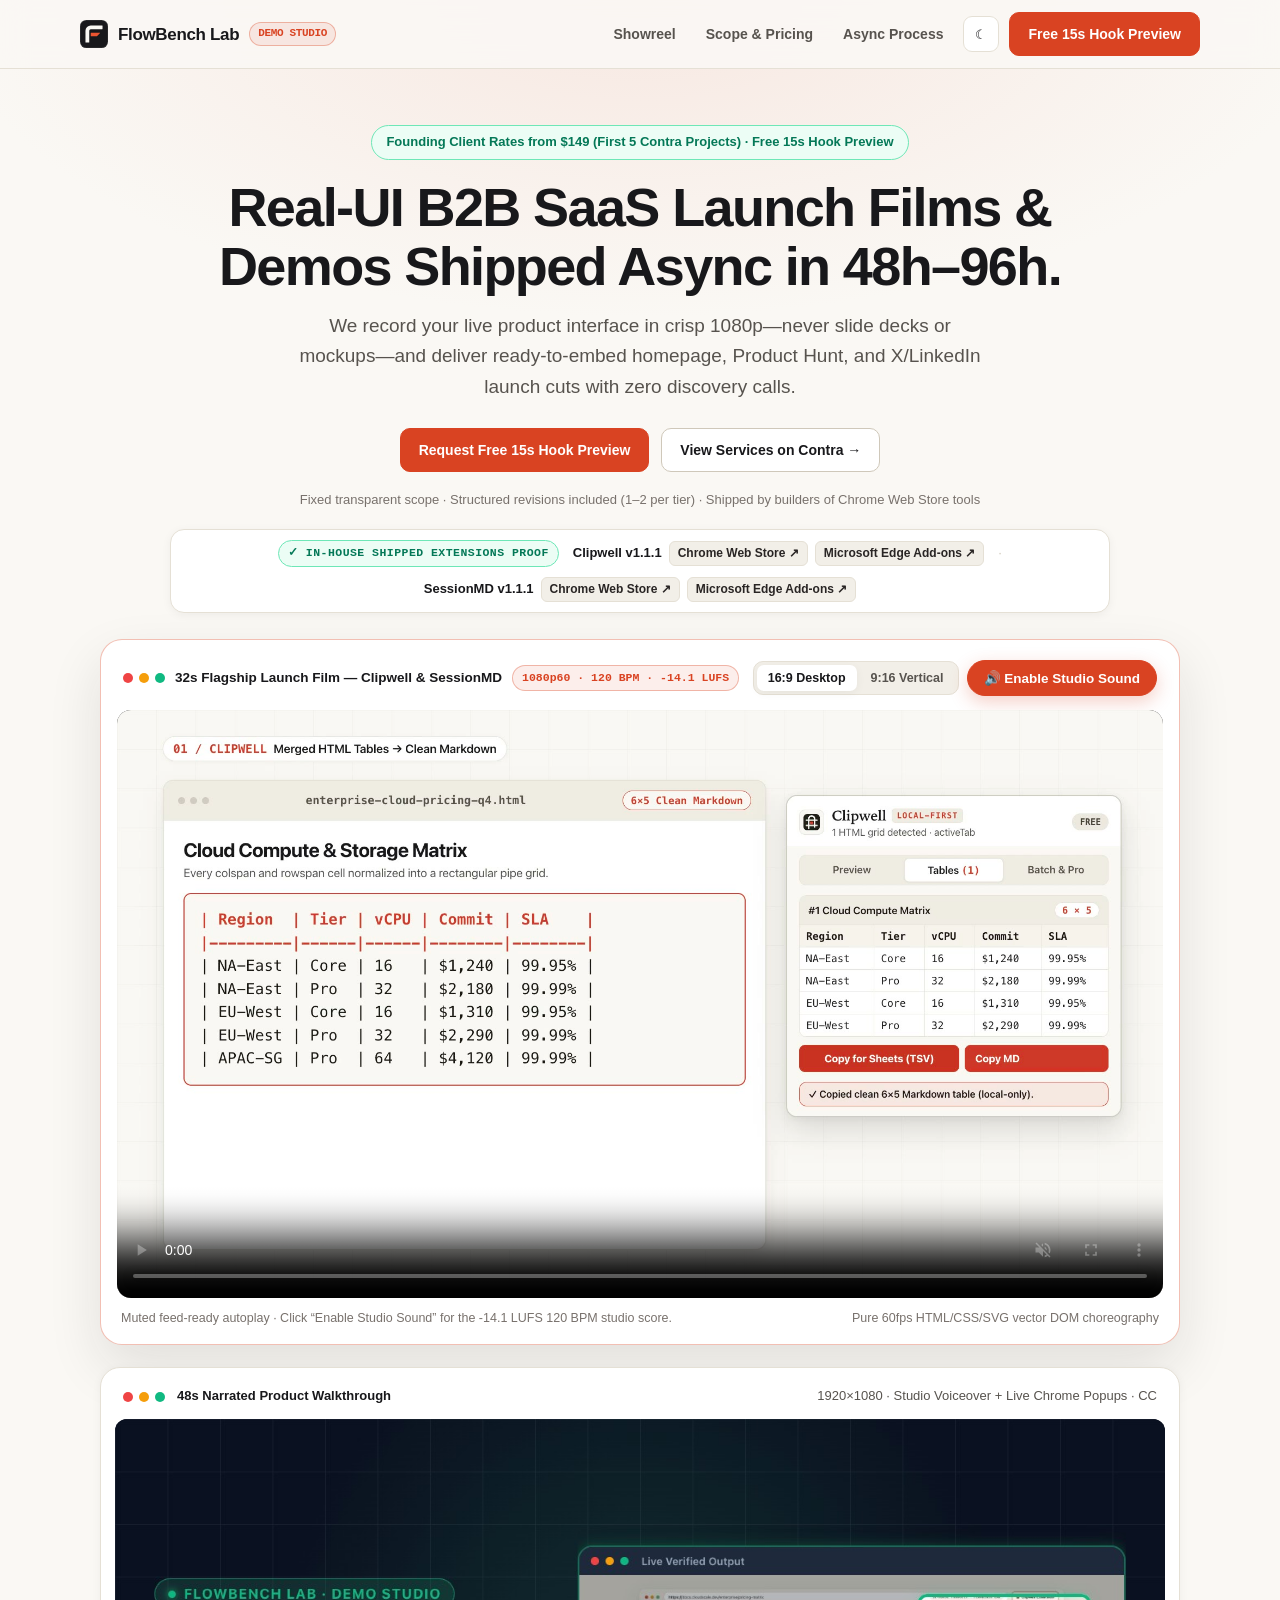
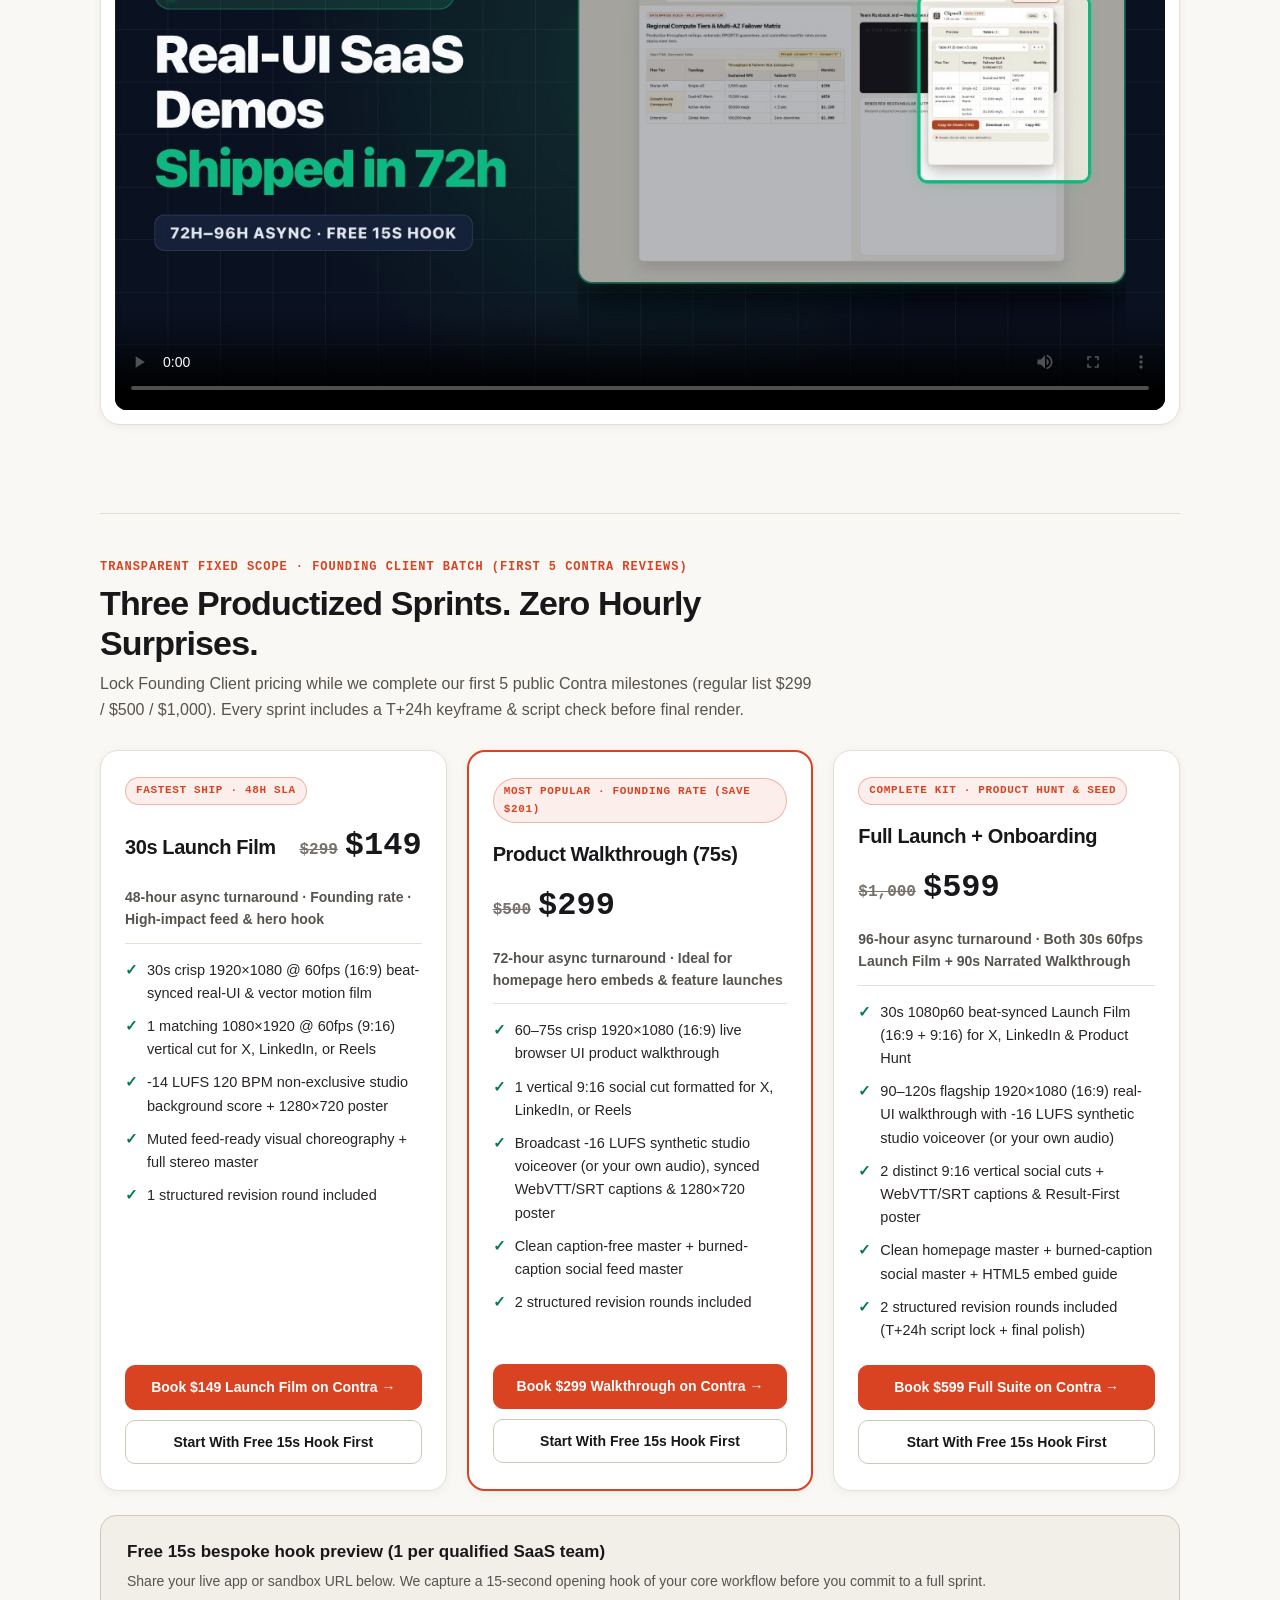
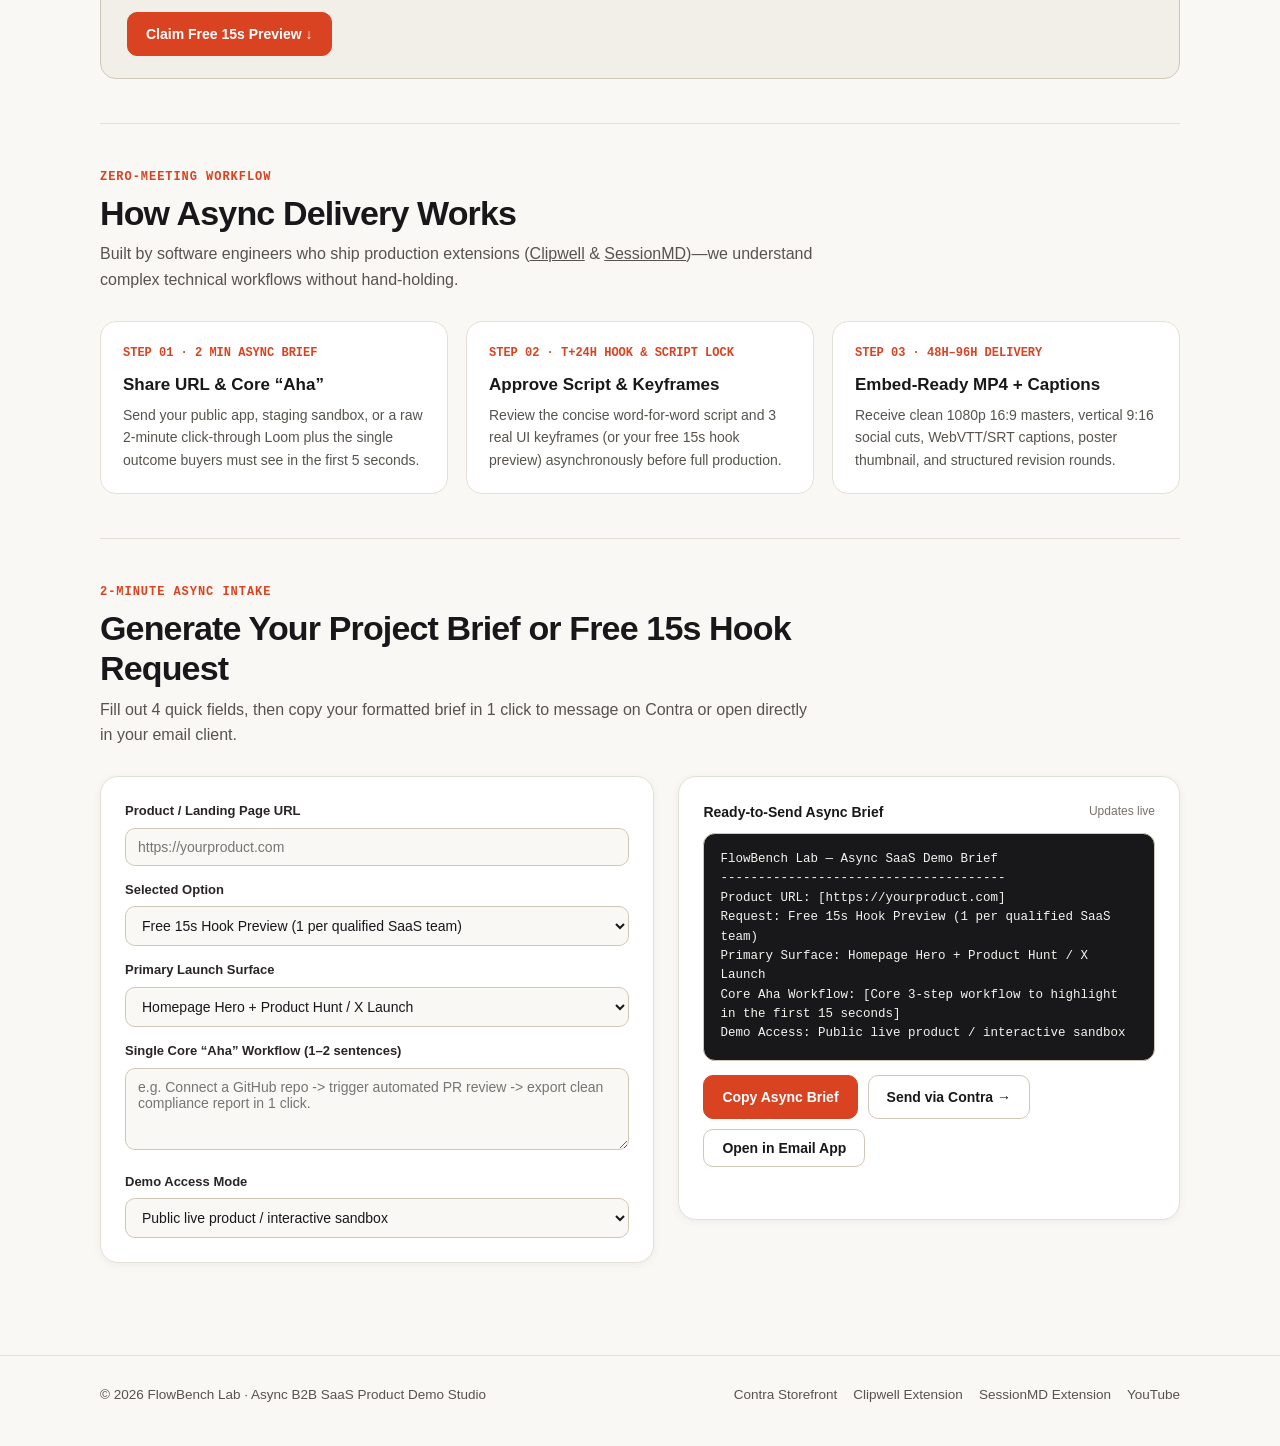
==== commit d61646e6: "[site] feat: add 3 reserve 15s 60fps teasers (pl-08..em-10) & shipped extensions proof" ====
--- a/index.html
+++ b/index.html
@@ -607,6 +607,208 @@
     }
     .footer-links a:hover { color: var(--text); text-decoration: underline; }
 
+
+    /* Subtle In-House Shipped Extensions Proof Row */
+    .shipped-proof-row {
+      margin: 18px auto 0;
+      max-width: 940px;
+      display: flex;
+      align-items: center;
+      justify-content: center;
+      gap: 10px 14px;
+      flex-wrap: wrap;
+      padding: 10px 16px;
+      border-radius: 14px;
+      background: var(--surface);
+      border: 1px solid var(--border);
+      box-shadow: var(--shadow-sm);
+      font-size: 13px;
+      color: var(--muted);
+    }
+    .shipped-proof-label {
+      display: inline-flex;
+      align-items: center;
+      gap: 6px;
+      font-family: ui-monospace, SFMono-Regular, Menlo, monospace;
+      font-size: 11.5px;
+      font-weight: 800;
+      letter-spacing: 0.04em;
+      text-transform: uppercase;
+      color: var(--ok-ink);
+      background: var(--ok-bg);
+      border: 1px solid var(--ok-border);
+      padding: 3px 9px;
+      border-radius: 999px;
+    }
+    .shipped-ext-item {
+      display: inline-flex;
+      align-items: center;
+      gap: 7px;
+      flex-wrap: wrap;
+    }
+    .shipped-ext-name {
+      font-weight: 700;
+      color: var(--text);
+    }
+    .store-mini-link {
+      display: inline-flex;
+      align-items: center;
+      gap: 4px;
+      padding: 2px 8px;
+      border-radius: 6px;
+      background: var(--surface-2);
+      border: 1px solid var(--border);
+      color: var(--text-soft);
+      font-size: 12px;
+      font-weight: 600;
+      transition: border-color 0.14s ease, color 0.14s ease;
+    }
+    .store-mini-link:hover {
+      border-color: var(--text);
+      color: var(--text);
+    }
+    .shipped-sep {
+      color: var(--border-strong);
+      user-select: none;
+    }
+
+    /* Upgraded Dual-Player Flagship + Narrated Walkthrough Showcase */
+    .flagship-shell {
+      margin: 26px auto 22px;
+      background: var(--surface);
+      border: 1.5px solid var(--accent-border);
+      border-radius: 22px;
+      padding: 16px;
+      box-shadow: var(--shadow-lg);
+      text-align: left;
+    }
+    .flagship-controls-row {
+      display: flex;
+      align-items: center;
+      justify-content: space-between;
+      gap: 12px;
+      padding: 4px 6px 14px;
+      flex-wrap: wrap;
+    }
+    .flagship-title-group {
+      display: flex;
+      align-items: center;
+      gap: 10px;
+      flex-wrap: wrap;
+      font-size: 13.5px;
+      color: var(--muted);
+    }
+    .fps-badge {
+      font-family: ui-monospace, SFMono-Regular, Menlo, monospace;
+      font-size: 11.5px;
+      font-weight: 800;
+      padding: 3px 9px;
+      border-radius: 999px;
+      background: var(--accent-wash);
+      color: var(--accent);
+      border: 1px solid var(--accent-border);
+    }
+    .player-toggles {
+      display: flex;
+      align-items: center;
+      gap: 8px;
+      flex-wrap: wrap;
+    }
+    .sound-toggle-btn {
+      display: inline-flex;
+      align-items: center;
+      gap: 8px;
+      padding: 9px 16px;
+      border-radius: 999px;
+      font-size: 13.5px;
+      font-weight: 800;
+      border: 1.5px solid var(--accent);
+      background: var(--accent);
+      color: var(--accent-ink);
+      cursor: pointer;
+      box-shadow: 0 6px 18px rgba(217, 67, 34, 0.25);
+      transition: transform 0.14s ease, background 0.14s ease;
+    }
+    .sound-toggle-btn:hover {
+      transform: translateY(-1px);
+      background: var(--accent-hover);
+    }
+    .sound-toggle-btn.unmuted {
+      background: var(--ok-bg);
+      color: var(--ok-ink);
+      border-color: var(--ok-border);
+      box-shadow: none;
+    }
+    .aspect-group {
+      display: inline-flex;
+      padding: 3px;
+      border-radius: 10px;
+      background: var(--surface-2);
+      border: 1px solid var(--border);
+      gap: 3px;
+    }
+    .aspect-btn {
+      padding: 6px 11px;
+      border-radius: 7px;
+      border: 0;
+      background: transparent;
+      color: var(--muted);
+      font-size: 12.5px;
+      font-weight: 700;
+      cursor: pointer;
+    }
+    .aspect-btn.active {
+      background: var(--surface);
+      color: var(--text);
+      box-shadow: var(--shadow-sm);
+    }
+    .flagship-stage {
+      position: relative;
+      width: 100%;
+      background: #0E0E0D;
+      border-radius: 14px;
+      overflow: hidden;
+      display: flex;
+      justify-content: center;
+      align-items: center;
+    }
+    .flagship-stage video {
+      width: 100%;
+      height: auto;
+      aspect-ratio: 16 / 9;
+      display: block;
+      background: #0E0E0D;
+    }
+    .flagship-stage.vertical-mode {
+      padding: 18px 0;
+      background: #0E0E0D;
+    }
+    .flagship-stage.vertical-mode video {
+      width: min(100%, 380px);
+      aspect-ratio: 9 / 16;
+      border-radius: 14px;
+      border: 1px solid rgba(250, 248, 244, 0.14);
+    }
+    .motion-note {
+      font-size: 12.5px;
+      color: var(--subtle);
+      margin-top: 10px;
+      display: flex;
+      justify-content: space-between;
+      gap: 10px;
+      flex-wrap: wrap;
+      padding: 0 4px;
+    }
+    .walkthrough-shell {
+      margin: 0 auto 52px;
+      background: var(--surface);
+      border: 1px solid var(--border);
+      border-radius: 20px;
+      padding: 14px;
+      box-shadow: var(--shadow-sm);
+      text-align: left;
+    }
+
     @media (max-width: 980px) {
       .pricing-grid, .steps-grid, .intake-grid {
         grid-template-columns: 1fr;
@@ -655,6 +857,21 @@
       </div>
       <div class="hero-trust">Fixed transparent scope &middot; Structured revisions included (1&ndash;2 per tier) &middot; Shipped by builders of Chrome Web Store tools</div>
 
+      <div class="shipped-proof-row" aria-label="In-House Shipped Extensions Proof">
+        <span class="shipped-proof-label">&#10003; In-House Shipped Extensions Proof</span>
+        <span class="shipped-ext-item">
+          <span class="shipped-ext-name">Clipwell v1.1.1</span>
+          <a class="store-mini-link" href="https://chromewebstore.google.com/detail/clipwell-%E2%80%94-clean-markdown/blkklmemnnfknlnjldhcklcpcipckmma" target="_blank" rel="noopener noreferrer">Chrome Web Store &#8599;</a>
+          <a class="store-mini-link" href="https://microsoftedge.microsoft.com/addons/detail/hjmafldhdphpjmkliibmalkfpceifbbp" target="_blank" rel="noopener noreferrer">Microsoft Edge Add-ons &#8599;</a>
+        </span>
+        <span class="shipped-sep" aria-hidden="true">&middot;</span>
+        <span class="shipped-ext-item">
+          <span class="shipped-ext-name">SessionMD v1.1.1</span>
+          <a class="store-mini-link" href="https://chromewebstore.google.com/detail/sessionmd-%E2%80%94-crash-safe-ta/iehkfahkfobkcpcfpkhjcnbabeiigaje" target="_blank" rel="noopener noreferrer">Chrome Web Store &#8599;</a>
+          <a class="store-mini-link" href="https://microsoftedge.microsoft.com/addons/detail/bkaeglckkmdkjkcdchcafogojcadamcm" target="_blank" rel="noopener noreferrer">Microsoft Edge Add-ons &#8599;</a>
+        </span>
+      </div>
+
       <!-- Primary Hero Film: 32s 60fps Launch Film + -14.1 LUFS 120 BPM Studio Score -->
       <div id="showreel" class="flagship-shell">
         <div class="flagship-controls-row">
@@ -685,9 +902,9 @@
             controls
             playsinline
             preload="metadata"
-            poster="./flagship-poster-16x9.jpg?v=3"
+            poster="./flagship-poster-16x9.jpg?v=4"
           >
-            <source id="flagship-source" src="./flagship-60fps.mp4?v=3" type="video/mp4" />
+            <source id="flagship-source" src="./flagship-60fps.mp4?v=4" type="video/mp4" />
             Your browser does not support HTML5 video.
           </video>
         </div>
@@ -1046,8 +1263,8 @@
           const wasMuted = flagshipVideo.muted;
           const wasPaused = flagshipVideo.paused;
           const isVert = mode === "9x16";
-          const nextSrc = isVert ? "./flagship-9x16-60fps.mp4?v=3" : "./flagship-60fps.mp4?v=3";
-          const nextPoster = isVert ? "./flagship-poster-9x16.jpg?v=3" : "./flagship-poster-16x9.jpg?v=3";
+          const nextSrc = isVert ? "./flagship-9x16-60fps.mp4?v=4" : "./flagship-60fps.mp4?v=4";
+          const nextPoster = isVert ? "./flagship-poster-9x16.jpg?v=4" : "./flagship-poster-16x9.jpg?v=4";
           flagshipStage?.classList.toggle("vertical-mode", isVert);
           btn16?.classList.toggle("active", !isVert);
           btn9?.classList.toggle("active", isVert);
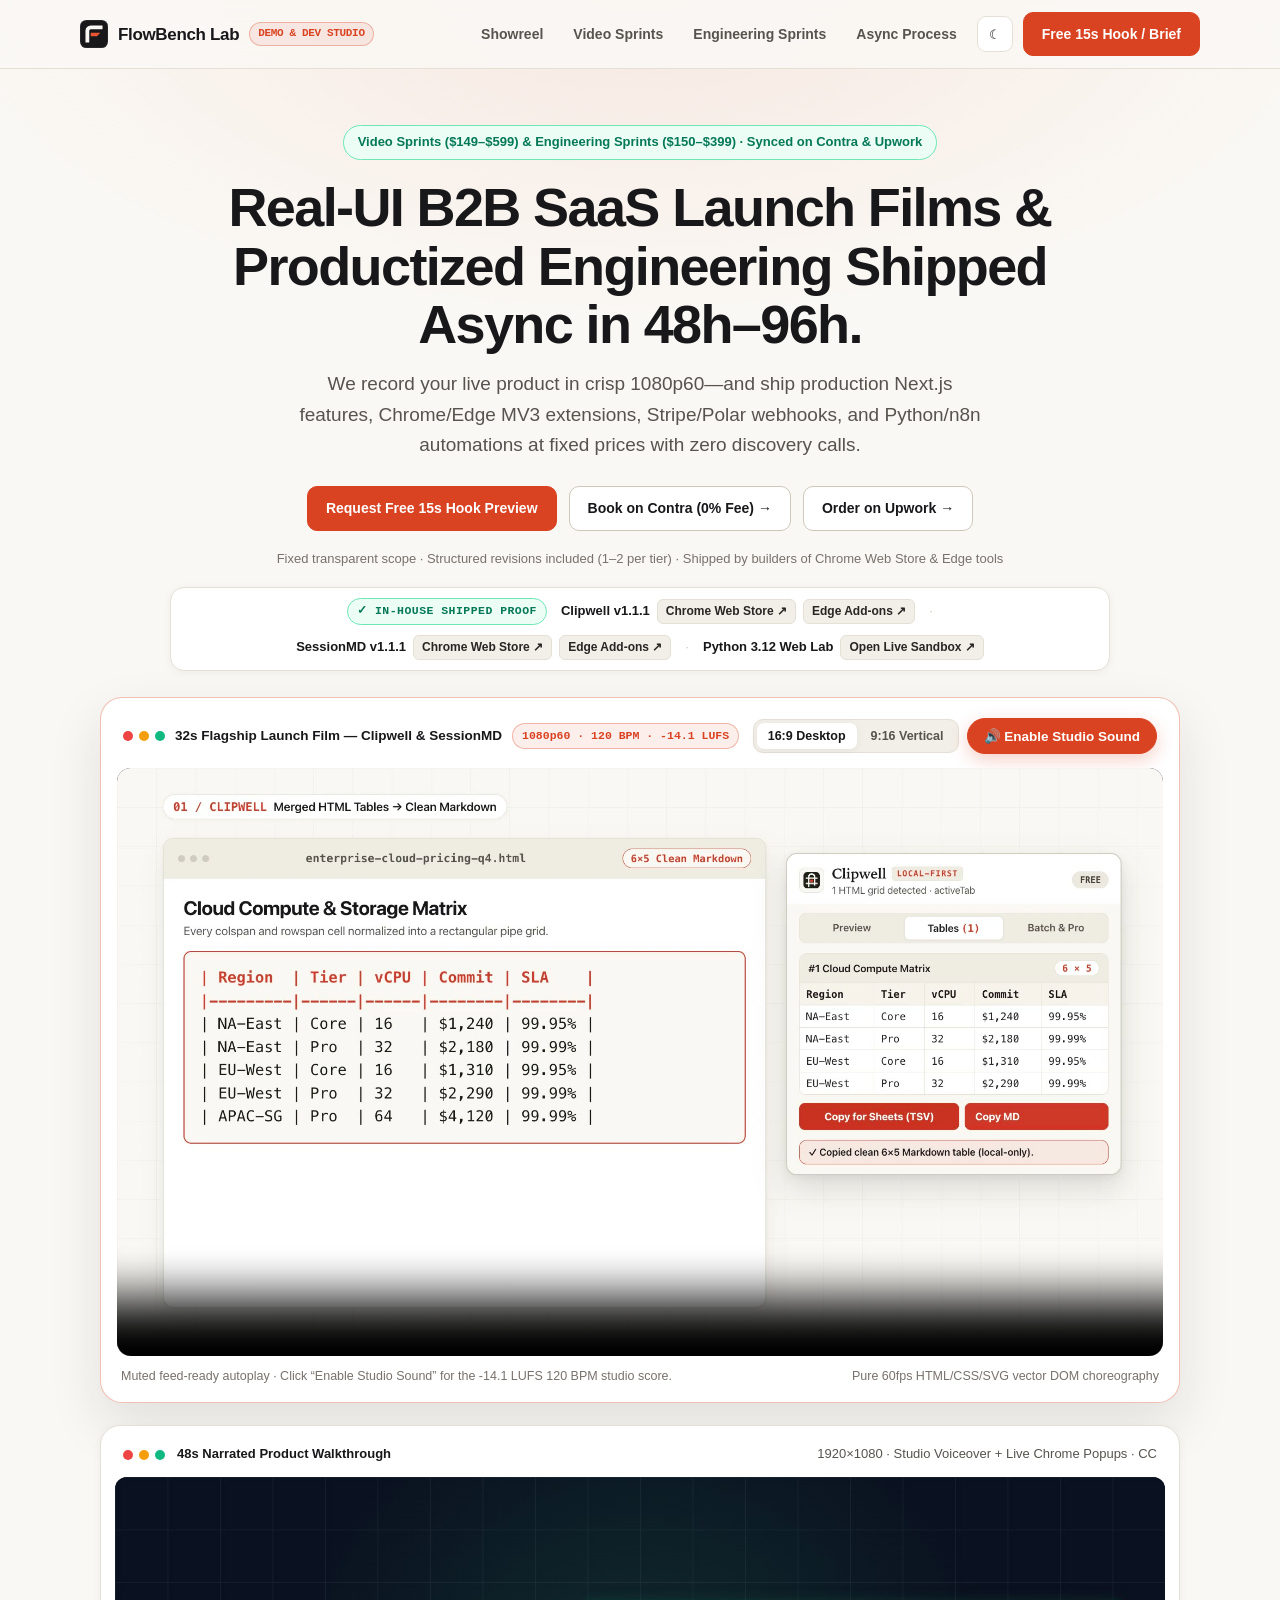
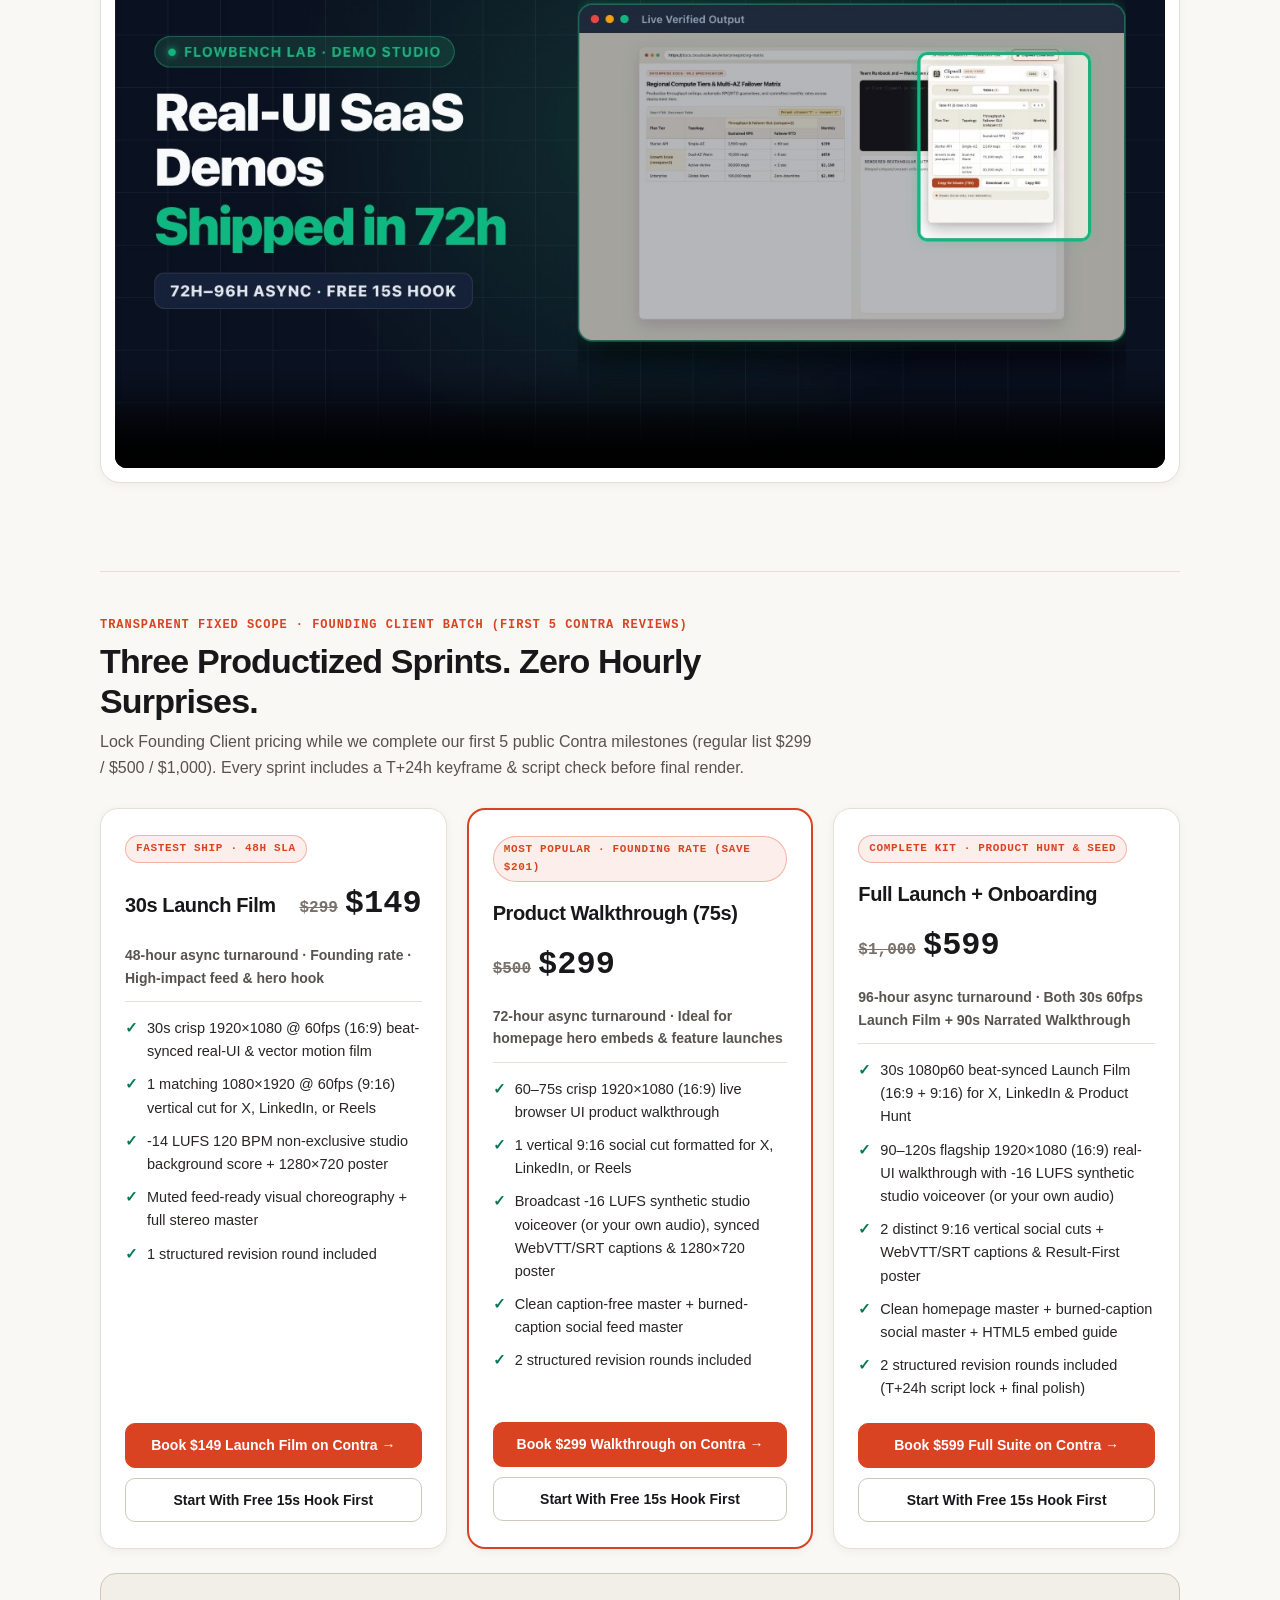
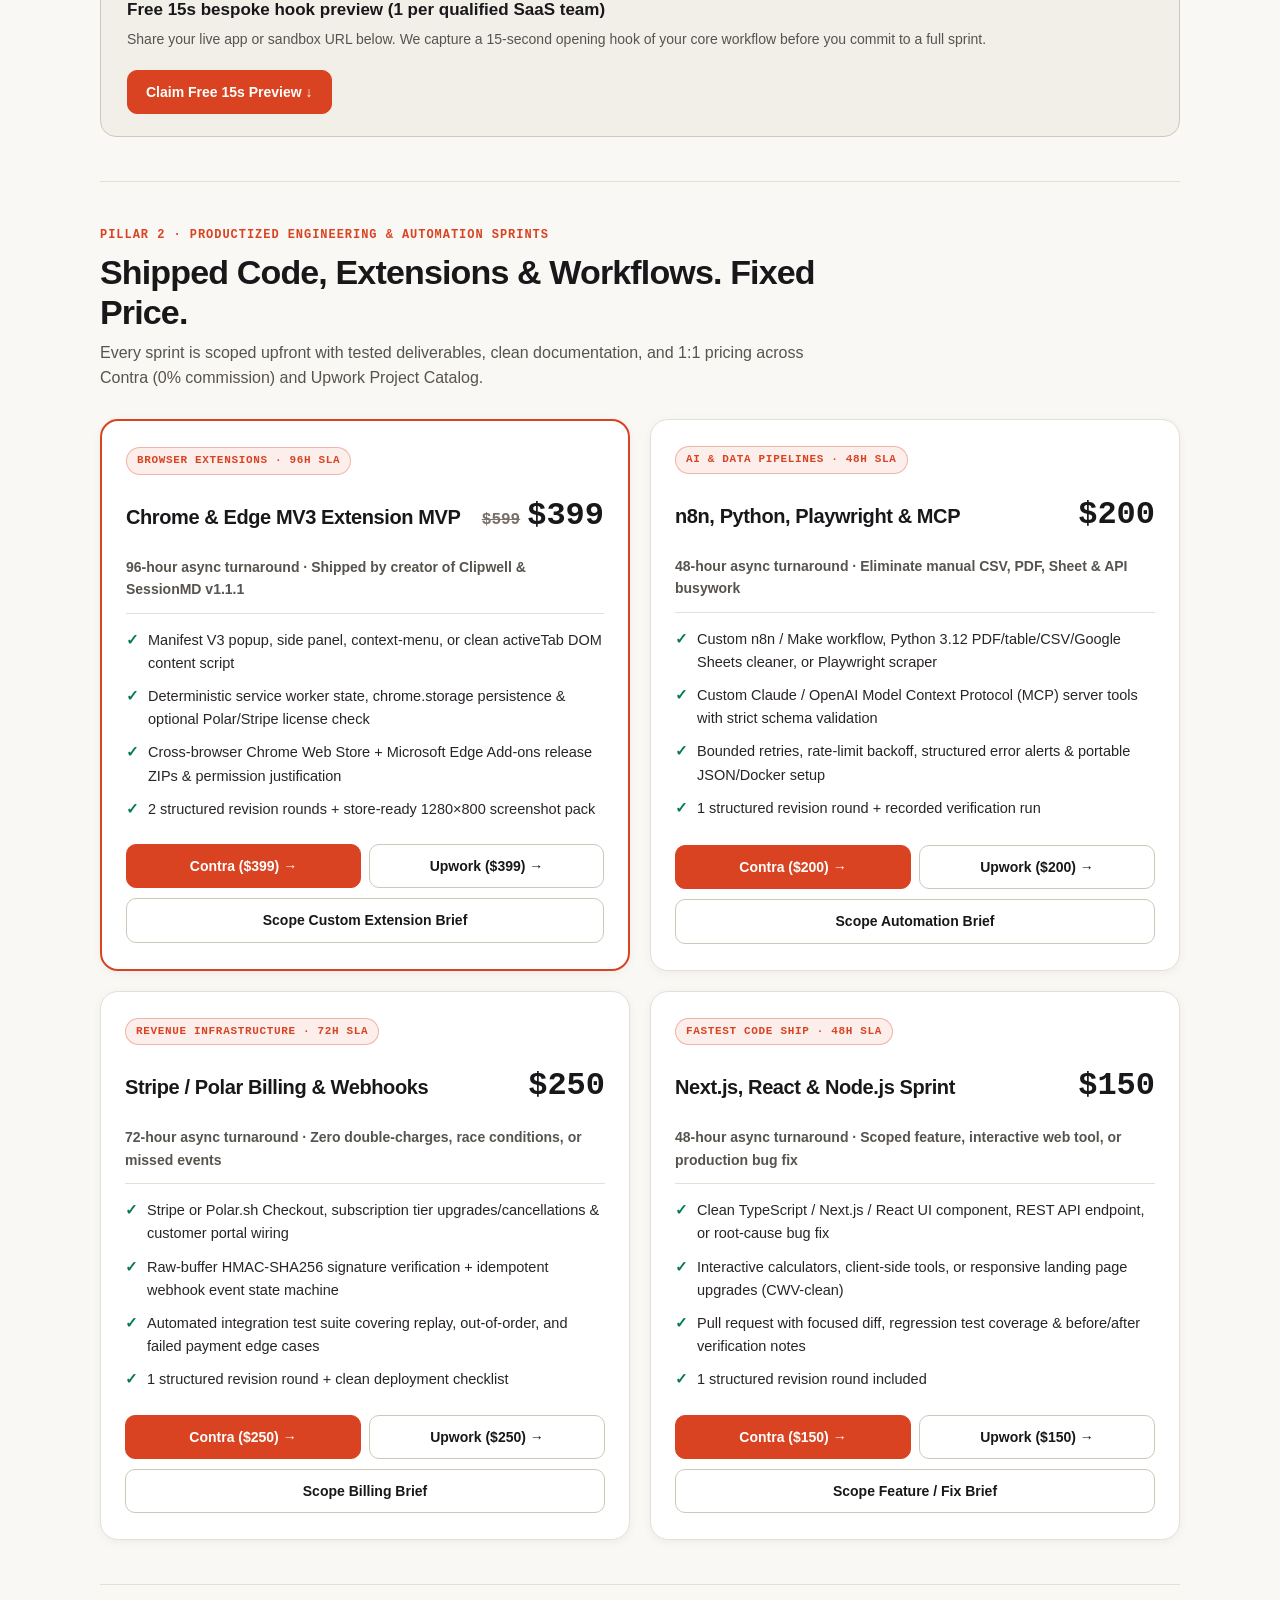
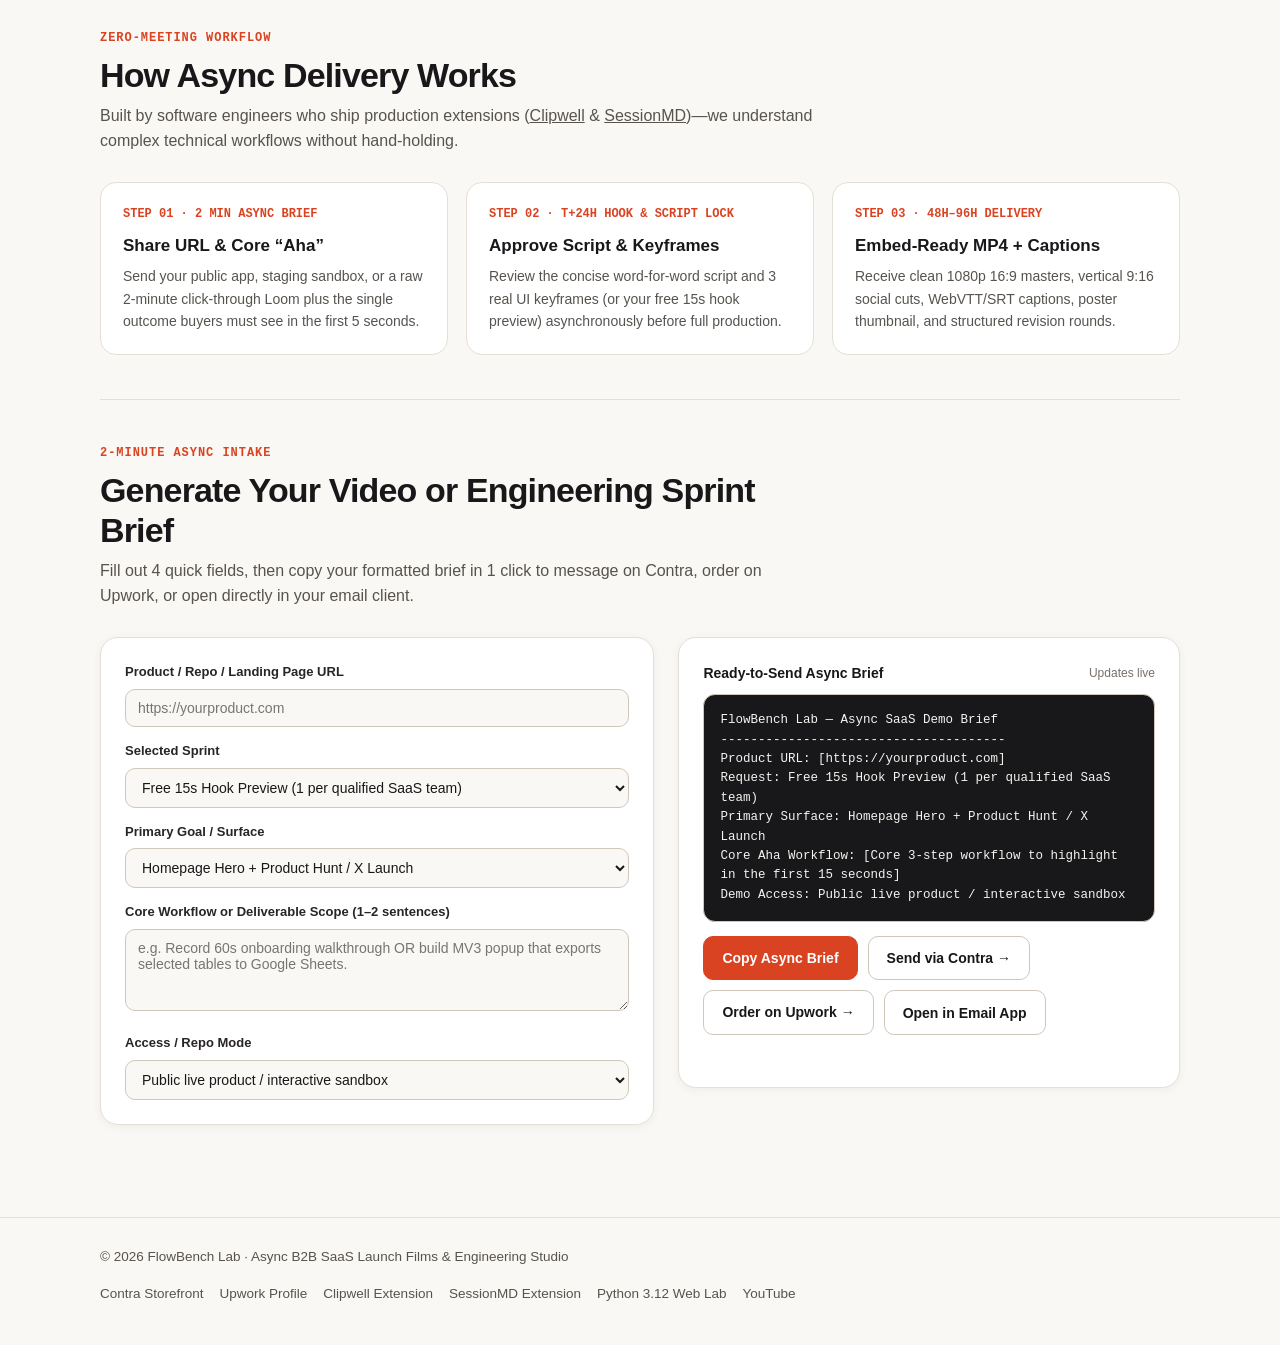
==== commit ea83000d: "[flowbench] feat: sync 2-pillar video and engineering sprints across Contra and Upwork" ====
--- a/index.html
+++ b/index.html
@@ -4,23 +4,23 @@
   <meta charset="utf-8" />
   <meta name="viewport" content="width=device-width, initial-scale=1" />
   <meta name="theme-color" content="#FAF8F4" />
-  <title>FlowBench Lab — Async B2B SaaS Launch Films &amp; Demos (48h–96h)</title>
-  <meta name="description" content="Crisp 1080p60 B2B SaaS launch films and real-UI product walkthroughs delivered asynchronously in 48h–96h with zero discovery calls. Founding Client rates from $149." />
+  <title>FlowBench Lab — Async B2B SaaS Launch Films, Extensions &amp; Automation Sprints</title>
+  <meta name="description" content="Crisp 1080p60 B2B SaaS launch films, Chrome/Edge MV3 extensions, Stripe/Polar webhooks, and Python/n8n automations shipped asynchronously in 48h–96h. Fixed sprints from $149." />
   <link rel="canonical" href="https://lhphong09t2.github.io/flowbench/" />
   <link rel="icon" href="./favicon.svg" type="image/svg+xml" />
 
   <meta property="og:type" content="website" />
   <meta property="og:site_name" content="FlowBench Lab" />
-  <meta property="og:title" content="FlowBench Lab — Async B2B SaaS Launch Films &amp; Demo Studio" />
-  <meta property="og:description" content="Turn static SaaS landing pages into high-converting 1080p60 launch films and real-UI product walkthroughs in 48h–96h. Founding Client rates from $149 + free 15s hook preview." />
+  <meta property="og:title" content="FlowBench Lab — Async B2B SaaS Launch Films &amp; Engineering Sprints" />
+  <meta property="og:description" content="1080p60 B2B SaaS launch films, real-UI walkthroughs, Chrome/Edge MV3 extensions, Stripe/Polar webhooks &amp; Python/n8n automations shipped async in 48h–96h from $149." />
   <meta property="og:url" content="https://lhphong09t2.github.io/flowbench/" />
   <meta property="og:image" content="https://lhphong09t2.github.io/flowbench/poster-1280x720.jpg" />
   <meta property="og:image:width" content="1280" />
   <meta property="og:image:height" content="720" />
 
   <meta name="twitter:card" content="summary_large_image" />
-  <meta name="twitter:title" content="FlowBench Lab — Async B2B SaaS Launch Films &amp; Demo Studio" />
-  <meta name="twitter:description" content="1080p60 B2B SaaS launch films &amp; real-UI walkthroughs shipped asynchronously in 48h–96h. Founding rates from $149." />
+  <meta name="twitter:title" content="FlowBench Lab — Async B2B SaaS Launch Films &amp; Engineering Sprints" />
+  <meta name="twitter:description" content="1080p60 B2B SaaS launch films, Chrome/Edge MV3 extensions &amp; Python/n8n automations shipped async in 48h–96h from $149." />
   <meta name="twitter:image" content="https://lhphong09t2.github.io/flowbench/poster-1280x720.jpg" />
 
   <script type="application/ld+json">
@@ -30,11 +30,11 @@
     "name": "FlowBench Lab",
     "url": "https://lhphong09t2.github.io/flowbench/",
     "image": "https://lhphong09t2.github.io/flowbench/poster-1280x720.jpg",
-    "description": "Async B2B SaaS product demo studio producing 1080p60 beat-synced launch films, real-interface product walkthroughs, and vertical launch cuts in 48 to 96 hours.",
+    "description": "Async B2B SaaS product demo and engineering studio shipping 1080p60 launch films, real-interface product walkthroughs, Chrome/Edge MV3 browser extensions, Stripe/Polar billing webhooks, and Python/n8n automations in 48 to 96 hours.",
     "priceRange": "$149 - $599",
     "hasOfferCatalog": {
       "@type": "OfferCatalog",
-      "name": "Async B2B SaaS Video Sprints (Founding Client Rates)",
+      "name": "Async B2B SaaS Video & Engineering Sprints",
       "itemListElement": [
         {
           "@type": "Offer",
@@ -53,11 +53,37 @@
           "name": "Full Launch + Onboarding Suite (30s Film + 90s Walkthrough)",
           "price": "599",
           "priceCurrency": "USD"
+        },
+        {
+          "@type": "Offer",
+          "name": "Fast Next.js, React, Node.js Feature or Bug Fix (48h)",
+          "price": "150",
+          "priceCurrency": "USD"
+        },
+        {
+          "@type": "Offer",
+          "name": "Custom n8n, Python, Playwright & MCP Automation (48h)",
+          "price": "200",
+          "priceCurrency": "USD"
+        },
+        {
+          "@type": "Offer",
+          "name": "Stripe / Polar Checkout, Subscriptions & Idempotent Webhooks (72h)",
+          "price": "250",
+          "priceCurrency": "USD"
+        },
+        {
+          "@type": "Offer",
+          "name": "Chrome & Edge MV3 Browser Extension MVP + Store-Ready Pack (96h)",
+          "price": "399",
+          "priceCurrency": "USD"
         }
       ]
     },
     "sameAs": [
       "https://contra.com/phong_le_w9gsh5dm",
+      "https://www.upwork.com/freelancers/~01a4e45c044cace574",
+      "https://github.com/lhphong09t2",
       "https://www.youtube.com/@FlowBenchLab",
       "https://www.facebook.com/flowbenchlab"
     ]
@@ -377,6 +403,16 @@
       grid-template-columns: repeat(3, minmax(0, 1fr));
       gap: 20px;
     }
+    .eng-grid {
+      display: grid;
+      grid-template-columns: repeat(2, minmax(0, 1fr));
+      gap: 20px;
+    }
+    .card-actions-dual {
+      display: grid;
+      grid-template-columns: repeat(2, minmax(0, 1fr));
+      gap: 8px;
+    }
     .price-card {
       background: var(--surface);
       border: 1px solid var(--border);
@@ -810,7 +846,7 @@
     }
 
     @media (max-width: 980px) {
-      .pricing-grid, .steps-grid, .intake-grid {
+      .pricing-grid, .eng-grid, .steps-grid, .intake-grid, .card-actions-dual {
         grid-template-columns: 1fr;
       }
       .nav-hide-sm { display: none; }
@@ -830,45 +866,52 @@
           </g>
         </svg>
         <span>FlowBench Lab</span>
-        <span class="brand-pill">DEMO STUDIO</span>
+        <span class="brand-pill">DEMO &amp; DEV STUDIO</span>
       </a>
       <nav class="nav-actions" aria-label="Primary navigation">
         <a class="nav-link nav-hide-sm" href="#showreel">Showreel</a>
-        <a class="nav-link nav-hide-sm" href="#pricing">Scope &amp; Pricing</a>
+        <a class="nav-link nav-hide-sm" href="#pricing">Video Sprints</a>
+        <a class="nav-link nav-hide-sm" href="#engineering">Engineering Sprints</a>
         <a class="nav-link nav-hide-sm" href="#process">Async Process</a>
         <button id="theme-toggle" class="theme-btn" type="button" aria-label="Toggle Daylight / Studio Dark theme" title="Switch Daylight / Dark">
           <span id="theme-glyph" aria-hidden="true">&#9788;</span>
         </button>
-        <a class="btn btn-primary" href="#brief">Free 15s Hook Preview</a>
+        <a class="btn btn-primary" href="#brief">Free 15s Hook / Brief</a>
       </nav>
     </div>
   </header>
 
   <main class="container">
     <section class="hero">
-      <div class="eyebrow">Founding Client Rates from $149 (First 5 Contra Projects) &middot; Free 15s Hook Preview</div>
-      <h1>Real-UI B2B SaaS Launch Films &amp; Demos Shipped Async in 48h&ndash;96h.</h1>
+      <div class="eyebrow">Video Sprints ($149&ndash;$599) &amp; Engineering Sprints ($150&ndash;$399) &middot; Synced on Contra &amp; Upwork</div>
+      <h1>Real-UI B2B SaaS Launch Films &amp; Productized Engineering Shipped Async in 48h&ndash;96h.</h1>
       <p class="hero-sub">
-        We record your live product interface in crisp 1080p&mdash;never slide decks or mockups&mdash;and deliver ready-to-embed homepage, Product Hunt, and X/LinkedIn launch cuts with zero discovery calls.
+        We record your live product in crisp 1080p60&mdash;and ship production Next.js features, Chrome/Edge MV3 extensions, Stripe/Polar webhooks, and Python/n8n automations at fixed prices with zero discovery calls.
       </p>
       <div class="hero-ctas">
         <a class="btn btn-primary" href="#brief" data-select-tier="free-hook">Request Free 15s Hook Preview</a>
-        <a class="btn" href="https://contra.com/phong_le_w9gsh5dm" target="_blank" rel="noopener noreferrer">View Services on Contra &rarr;</a>
+        <a class="btn" href="https://contra.com/phong_le_w9gsh5dm" target="_blank" rel="noopener noreferrer">Book on Contra (0% Fee) &rarr;</a>
+        <a class="btn" href="https://www.upwork.com/freelancers/~01a4e45c044cace574" target="_blank" rel="noopener noreferrer">Order on Upwork &rarr;</a>
       </div>
-      <div class="hero-trust">Fixed transparent scope &middot; Structured revisions included (1&ndash;2 per tier) &middot; Shipped by builders of Chrome Web Store tools</div>
-
-      <div class="shipped-proof-row" aria-label="In-House Shipped Extensions Proof">
-        <span class="shipped-proof-label">&#10003; In-House Shipped Extensions Proof</span>
+      <div class="hero-trust">Fixed transparent scope &middot; Structured revisions included (1&ndash;2 per tier) &middot; Shipped by builders of Chrome Web Store &amp; Edge tools</div>
+
+      <div class="shipped-proof-row" aria-label="In-House Shipped Products Proof">
+        <span class="shipped-proof-label">&#10003; In-House Shipped Proof</span>
         <span class="shipped-ext-item">
           <span class="shipped-ext-name">Clipwell v1.1.1</span>
           <a class="store-mini-link" href="https://chromewebstore.google.com/detail/clipwell-%E2%80%94-clean-markdown/blkklmemnnfknlnjldhcklcpcipckmma" target="_blank" rel="noopener noreferrer">Chrome Web Store &#8599;</a>
-          <a class="store-mini-link" href="https://microsoftedge.microsoft.com/addons/detail/hjmafldhdphpjmkliibmalkfpceifbbp" target="_blank" rel="noopener noreferrer">Microsoft Edge Add-ons &#8599;</a>
+          <a class="store-mini-link" href="https://microsoftedge.microsoft.com/addons/detail/hjmafldhdphpjmkliibmalkfpceifbbp" target="_blank" rel="noopener noreferrer">Edge Add-ons &#8599;</a>
         </span>
         <span class="shipped-sep" aria-hidden="true">&middot;</span>
         <span class="shipped-ext-item">
           <span class="shipped-ext-name">SessionMD v1.1.1</span>
           <a class="store-mini-link" href="https://chromewebstore.google.com/detail/sessionmd-%E2%80%94-crash-safe-ta/iehkfahkfobkcpcfpkhjcnbabeiigaje" target="_blank" rel="noopener noreferrer">Chrome Web Store &#8599;</a>
-          <a class="store-mini-link" href="https://microsoftedge.microsoft.com/addons/detail/bkaeglckkmdkjkcdchcafogojcadamcm" target="_blank" rel="noopener noreferrer">Microsoft Edge Add-ons &#8599;</a>
+          <a class="store-mini-link" href="https://microsoftedge.microsoft.com/addons/detail/bkaeglckkmdkjkcdchcafogojcadamcm" target="_blank" rel="noopener noreferrer">Edge Add-ons &#8599;</a>
+        </span>
+        <span class="shipped-sep" aria-hidden="true">&middot;</span>
+        <span class="shipped-ext-item">
+          <span class="shipped-ext-name">Python 3.12 Web Lab</span>
+          <a class="store-mini-link" href="./python-lab/?lesson=01">Open Live Sandbox &#8599;</a>
         </span>
       </div>
 
@@ -1018,6 +1061,104 @@
       </div>
     </section>
 
+    <section id="engineering" class="section">
+      <div class="section-head">
+        <div class="section-kicker">Pillar 2 &middot; Productized Engineering &amp; Automation Sprints</div>
+        <h2>Shipped Code, Extensions &amp; Workflows. Fixed Price.</h2>
+        <p>Every sprint is scoped upfront with tested deliverables, clean documentation, and 1:1 pricing across Contra (0% commission) and Upwork Project Catalog.</p>
+      </div>
+
+      <div class="eng-grid">
+        <article class="price-card featured">
+          <span class="popular-tag">Browser Extensions &middot; 96h SLA</span>
+          <div class="tier-head">
+            <h3>Chrome &amp; Edge MV3 Extension MVP</h3>
+            <span class="price-stack"><span class="price-old">$599</span><span class="price-num">$399</span></span>
+          </div>
+          <div class="sla-line">96-hour async turnaround &middot; Shipped by creator of Clipwell &amp; SessionMD v1.1.1</div>
+          <ul class="spec-list">
+            <li>Manifest V3 popup, side panel, context-menu, or clean activeTab DOM content script</li>
+            <li>Deterministic service worker state, chrome.storage persistence &amp; optional Polar/Stripe license check</li>
+            <li>Cross-browser Chrome Web Store + Microsoft Edge Add-ons release ZIPs &amp; permission justification</li>
+            <li>2 structured revision rounds + store-ready 1280&times;800 screenshot pack</li>
+          </ul>
+          <div class="card-actions">
+            <div class="card-actions-dual">
+              <a class="btn btn-primary" href="https://contra.com/s/PYloloOB-chrome-and-edge-mv3-browser-extension-mvp-store-ready-pack-96h" target="_blank" rel="noopener noreferrer">Contra ($399) &rarr;</a>
+              <a class="btn" href="https://www.upwork.com/freelancers/~01a4e45c044cace574" target="_blank" rel="noopener noreferrer">Upwork ($399) &rarr;</a>
+            </div>
+            <a class="btn" href="#brief" data-select-tier="eng-extension-399">Scope Custom Extension Brief</a>
+          </div>
+        </article>
+
+        <article class="price-card">
+          <span class="popular-tag">AI &amp; Data Pipelines &middot; 48h SLA</span>
+          <div class="tier-head">
+            <h3>n8n, Python, Playwright &amp; MCP</h3>
+            <span class="price-stack"><span class="price-num">$200</span></span>
+          </div>
+          <div class="sla-line">48-hour async turnaround &middot; Eliminate manual CSV, PDF, Sheet &amp; API busywork</div>
+          <ul class="spec-list">
+            <li>Custom n8n / Make workflow, Python 3.12 PDF/table/CSV/Google Sheets cleaner, or Playwright scraper</li>
+            <li>Custom Claude / OpenAI Model Context Protocol (MCP) server tools with strict schema validation</li>
+            <li>Bounded retries, rate-limit backoff, structured error alerts &amp; portable JSON/Docker setup</li>
+            <li>1 structured revision round + recorded verification run</li>
+          </ul>
+          <div class="card-actions">
+            <div class="card-actions-dual">
+              <a class="btn btn-primary" href="https://contra.com/s/N6sXRX23-custom-n8n-python-playwright-sheets-and-mcp-automation-48h" target="_blank" rel="noopener noreferrer">Contra ($200) &rarr;</a>
+              <a class="btn" href="https://www.upwork.com/services/product/development-it-custom-n8n-make-playwright-or-claude-mcp-workflows-2122202833616520327" target="_blank" rel="noopener noreferrer">Upwork ($200) &rarr;</a>
+            </div>
+            <a class="btn" href="#brief" data-select-tier="eng-automation-200">Scope Automation Brief</a>
+          </div>
+        </article>
+
+        <article class="price-card">
+          <span class="popular-tag">Revenue Infrastructure &middot; 72h SLA</span>
+          <div class="tier-head">
+            <h3>Stripe / Polar Billing &amp; Webhooks</h3>
+            <span class="price-stack"><span class="price-num">$250</span></span>
+          </div>
+          <div class="sla-line">72-hour async turnaround &middot; Zero double-charges, race conditions, or missed events</div>
+          <ul class="spec-list">
+            <li>Stripe or Polar.sh Checkout, subscription tier upgrades/cancellations &amp; customer portal wiring</li>
+            <li>Raw-buffer HMAC-SHA256 signature verification + idempotent webhook event state machine</li>
+            <li>Automated integration test suite covering replay, out-of-order, and failed payment edge cases</li>
+            <li>1 structured revision round + clean deployment checklist</li>
+          </ul>
+          <div class="card-actions">
+            <div class="card-actions-dual">
+              <a class="btn btn-primary" href="https://contra.com/s/7bmolUqE-stripepolar-checkout-subscriptions-and-idempotent-webhooks-72h" target="_blank" rel="noopener noreferrer">Contra ($250) &rarr;</a>
+              <a class="btn" href="https://www.upwork.com/services/product/development-it-stripe-checkout-subscriptions-and-reliable-node-webhooks-2122200993364218397" target="_blank" rel="noopener noreferrer">Upwork ($250) &rarr;</a>
+            </div>
+            <a class="btn" href="#brief" data-select-tier="eng-billing-250">Scope Billing Brief</a>
+          </div>
+        </article>
+
+        <article class="price-card">
+          <span class="popular-tag">Fastest Code Ship &middot; 48h SLA</span>
+          <div class="tier-head">
+            <h3>Next.js, React &amp; Node.js Sprint</h3>
+            <span class="price-stack"><span class="price-num">$150</span></span>
+          </div>
+          <div class="sla-line">48-hour async turnaround &middot; Scoped feature, interactive web tool, or production bug fix</div>
+          <ul class="spec-list">
+            <li>Clean TypeScript / Next.js / React UI component, REST API endpoint, or root-cause bug fix</li>
+            <li>Interactive calculators, client-side tools, or responsive landing page upgrades (CWV-clean)</li>
+            <li>Pull request with focused diff, regression test coverage &amp; before/after verification notes</li>
+            <li>1 structured revision round included</li>
+          </ul>
+          <div class="card-actions">
+            <div class="card-actions-dual">
+              <a class="btn btn-primary" href="https://contra.com/s/YLsUYbFr-fast-nextjs-react-node-feature-bug-fix-or-web-tool-48h" target="_blank" rel="noopener noreferrer">Contra ($150) &rarr;</a>
+              <a class="btn" href="https://www.upwork.com/services/product/development-it-fast-next-js-react-or-node-js-bug-fixes-and-new-features-2122198281289503261" target="_blank" rel="noopener noreferrer">Upwork ($150) &rarr;</a>
+            </div>
+            <a class="btn" href="#brief" data-select-tier="eng-web-150">Scope Feature / Fix Brief</a>
+          </div>
+        </article>
+      </div>
+    </section>
+
     <section id="process" class="section">
       <div class="section-head">
         <div class="section-kicker">Zero-Meeting Workflow</div>
@@ -1046,43 +1187,53 @@
     <section id="brief" class="section">
       <div class="section-head">
         <div class="section-kicker">2-Minute Async Intake</div>
-        <h2>Generate Your Project Brief or Free 15s Hook Request</h2>
-        <p>Fill out 4 quick fields, then copy your formatted brief in 1 click to message on Contra or open directly in your email client.</p>
+        <h2>Generate Your Video or Engineering Sprint Brief</h2>
+        <p>Fill out 4 quick fields, then copy your formatted brief in 1 click to message on Contra, order on Upwork, or open directly in your email client.</p>
       </div>
 
       <div class="intake-grid">
         <form id="brief-form" class="form-card" onsubmit="return false;">
           <div class="field">
-            <label for="f-url">Product / Landing Page URL</label>
+            <label for="f-url">Product / Repo / Landing Page URL</label>
             <input id="f-url" type="url" placeholder="https://yourproduct.com" value="" />
           </div>
           <div class="field">
-            <label for="f-tier">Selected Option</label>
+            <label for="f-tier">Selected Sprint</label>
             <select id="f-tier">
-              <option data-tier-key="free-hook" value="Free 15s Hook Preview (1 per qualified SaaS team)">Free 15s Hook Preview (1 per qualified SaaS team)</option>
-              <option data-tier-key="launch-149" value="$149 Launch Film — Founding Rate, list $299 (30s 60fps · 48h · 1 revision)">$149 Launch Film &mdash; Founding Rate, list $299 (30s 60fps &middot; 48h &middot; 1 revision)</option>
-              <option data-tier-key="walkthrough-299" value="$299 Product Walkthrough — Founding Rate, list $500 (60–75s · 72h · 2 revisions)">$299 Product Walkthrough &mdash; Founding Rate, list $500 (60&ndash;75s &middot; 72h &middot; 2 revisions)</option>
-              <option data-tier-key="suite-599" value="$599 Full Launch + Onboarding Suite — Founding Rate, list $1,000 (30s + 90s · 96h · 2 revisions)">$599 Full Launch + Onboarding Suite &mdash; Founding Rate, list $1,000 (30s + 90s &middot; 96h &middot; 2 revisions)</option>
+              <optgroup label="Video &amp; Launch Sprints">
+                <option data-tier-key="free-hook" value="Free 15s Hook Preview (1 per qualified SaaS team)">Free 15s Hook Preview (1 per qualified SaaS team)</option>
+                <option data-tier-key="launch-149" value="$149 Launch Film — Founding Rate, list $299 (30s 60fps · 48h · 1 revision)">$149 Launch Film &mdash; Founding Rate, list $299 (30s 60fps &middot; 48h &middot; 1 revision)</option>
+                <option data-tier-key="walkthrough-299" value="$299 Product Walkthrough — Founding Rate, list $500 (60–75s · 72h · 2 revisions)">$299 Product Walkthrough &mdash; Founding Rate, list $500 (60&ndash;75s &middot; 72h &middot; 2 revisions)</option>
+                <option data-tier-key="suite-599" value="$599 Full Launch + Onboarding Suite — Founding Rate, list $1,000 (30s + 90s · 96h · 2 revisions)">$599 Full Launch + Onboarding Suite &mdash; Founding Rate, list $1,000 (30s + 90s &middot; 96h &middot; 2 revisions)</option>
+              </optgroup>
+              <optgroup label="Engineering &amp; Automation Sprints">
+                <option data-tier-key="eng-extension-399" value="$399 Chrome &amp; Edge MV3 Browser Extension MVP (96h · 2 revisions)">$399 Chrome &amp; Edge MV3 Browser Extension MVP (96h &middot; 2 revisions)</option>
+                <option data-tier-key="eng-automation-200" value="$200 Custom n8n, Python, Playwright &amp; MCP Automation (48h · 1 revision)">$200 Custom n8n, Python, Playwright &amp; MCP Automation (48h &middot; 1 revision)</option>
+                <option data-tier-key="eng-billing-250" value="$250 Stripe / Polar Checkout, Subscriptions &amp; Idempotent Webhooks (72h · 1 revision)">$250 Stripe / Polar Checkout, Subscriptions &amp; Idempotent Webhooks (72h &middot; 1 revision)</option>
+                <option data-tier-key="eng-web-150" value="$150 Fast Next.js, React, Node.js Feature or Bug Fix (48h · 1 revision)">$150 Fast Next.js, React, Node.js Feature or Bug Fix (48h &middot; 1 revision)</option>
+              </optgroup>
             </select>
           </div>
           <div class="field">
-            <label for="f-placement">Primary Launch Surface</label>
+            <label for="f-placement">Primary Goal / Surface</label>
             <select id="f-placement">
               <option value="Homepage Hero + Product Hunt / X Launch">Homepage Hero + Product Hunt / X Launch</option>
               <option value="Homepage Above-the-Fold Walkthrough">Homepage Above-the-Fold Walkthrough</option>
-              <option value="Docs, Changelog & Customer Onboarding">Docs, Changelog &amp; Customer Onboarding</option>
+              <option value="Chrome / Edge MV3 Extension or Internal Automation">Chrome / Edge MV3 Extension or Internal Automation</option>
+              <option value="Production SaaS Feature, Bug Fix, or Stripe/Polar Billing">Production SaaS Feature, Bug Fix, or Stripe/Polar Billing</option>
+              <option value="Docs, Changelog &amp; Customer Onboarding">Docs, Changelog &amp; Customer Onboarding</option>
             </select>
           </div>
           <div class="field">
-            <label for="f-aha">Single Core &ldquo;Aha&rdquo; Workflow (1&ndash;2 sentences)</label>
-            <textarea id="f-aha" placeholder="e.g. Connect a GitHub repo -> trigger automated PR review -> export clean compliance report in 1 click."></textarea>
+            <label for="f-aha">Core Workflow or Deliverable Scope (1&ndash;2 sentences)</label>
+            <textarea id="f-aha" placeholder="e.g. Record 60s onboarding walkthrough OR build MV3 popup that exports selected tables to Google Sheets."></textarea>
           </div>
           <div class="field" style="margin-bottom:0">
-            <label for="f-access">Demo Access Mode</label>
+            <label for="f-access">Access / Repo Mode</label>
             <select id="f-access">
               <option value="Public live product / interactive sandbox">Public live product / interactive sandbox</option>
-              <option value="Read-only staging account (shared after confirmation)">Read-only staging account (shared after confirmation)</option>
-              <option value="2-minute raw founder Loom + live UI">2-minute raw founder Loom + live UI</option>
+              <option value="GitHub repo / staging access (shared after confirmation)">GitHub repo / staging access (shared after confirmation)</option>
+              <option value="2-minute raw founder Loom + written spec">2-minute raw founder Loom + written spec</option>
             </select>
           </div>
         </form>
@@ -1096,6 +1247,7 @@
           <div class="intake-btns">
             <button id="btn-copy-brief" class="btn btn-primary" type="button">Copy Async Brief</button>
             <a class="btn" href="https://contra.com/phong_le_w9gsh5dm" target="_blank" rel="noopener noreferrer">Send via Contra &rarr;</a>
+            <a class="btn" href="https://www.upwork.com/freelancers/~01a4e45c044cace574" target="_blank" rel="noopener noreferrer">Order on Upwork &rarr;</a>
             <button id="btn-mailto-brief" class="btn" type="button">Open in Email App</button>
           </div>
           <div id="copy-feedback" class="copy-feedback" role="status" aria-live="polite"></div>
@@ -1106,11 +1258,13 @@
 
   <footer class="site-footer">
     <div class="container footer-inner">
-      <div>&copy; 2026 FlowBench Lab &middot; Async B2B SaaS Product Demo Studio</div>
+      <div>&copy; 2026 FlowBench Lab &middot; Async B2B SaaS Launch Films &amp; Engineering Studio</div>
       <div class="footer-links">
         <a href="https://contra.com/phong_le_w9gsh5dm" target="_blank" rel="noopener noreferrer">Contra Storefront</a>
+        <a href="https://www.upwork.com/freelancers/~01a4e45c044cace574" target="_blank" rel="noopener noreferrer">Upwork Profile</a>
         <a href="https://lhphong09t2.github.io/clipwell/" target="_blank" rel="noopener noreferrer">Clipwell Extension</a>
         <a href="https://lhphong09t2.github.io/sessionmd/" target="_blank" rel="noopener noreferrer">SessionMD Extension</a>
+        <a href="./python-lab/?lesson=01">Python 3.12 Web Lab</a>
         <a href="https://www.youtube.com/@FlowBenchLab" target="_blank" rel="noopener noreferrer">YouTube</a>
       </div>
     </div>
